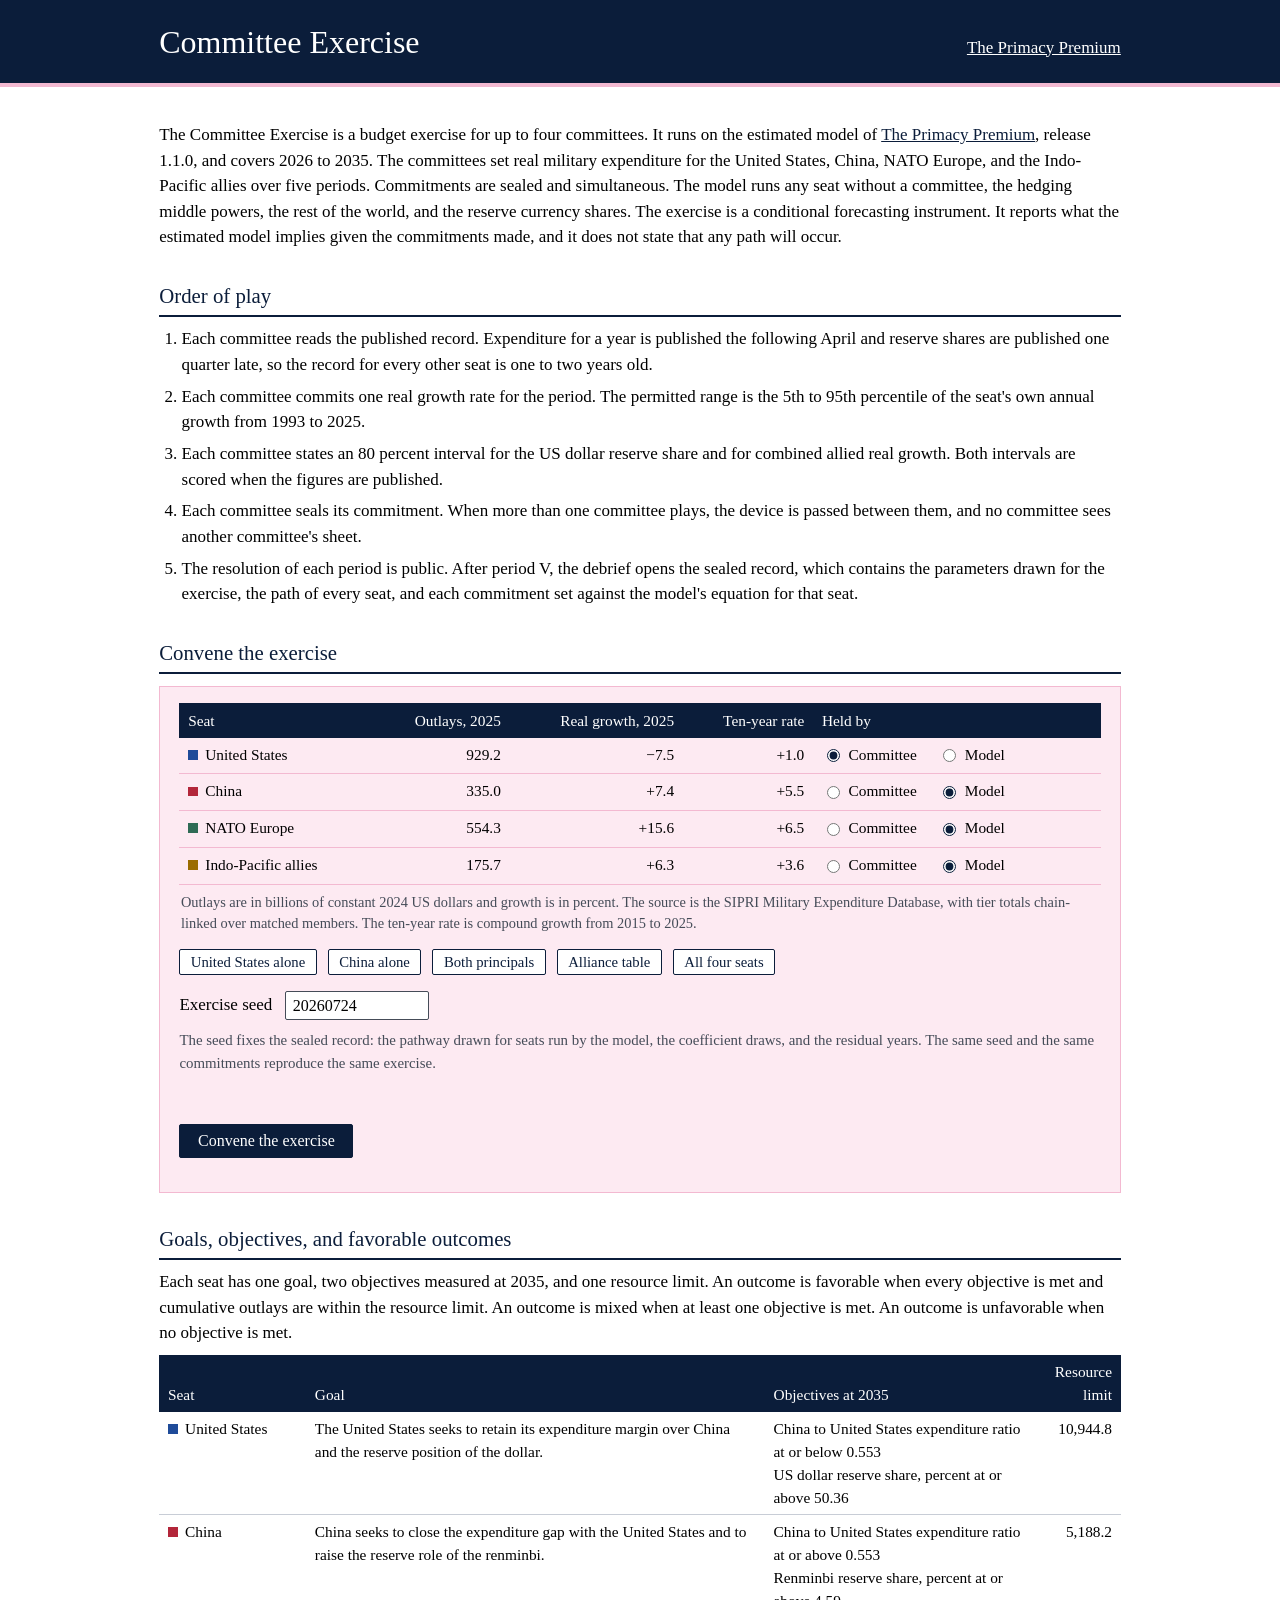
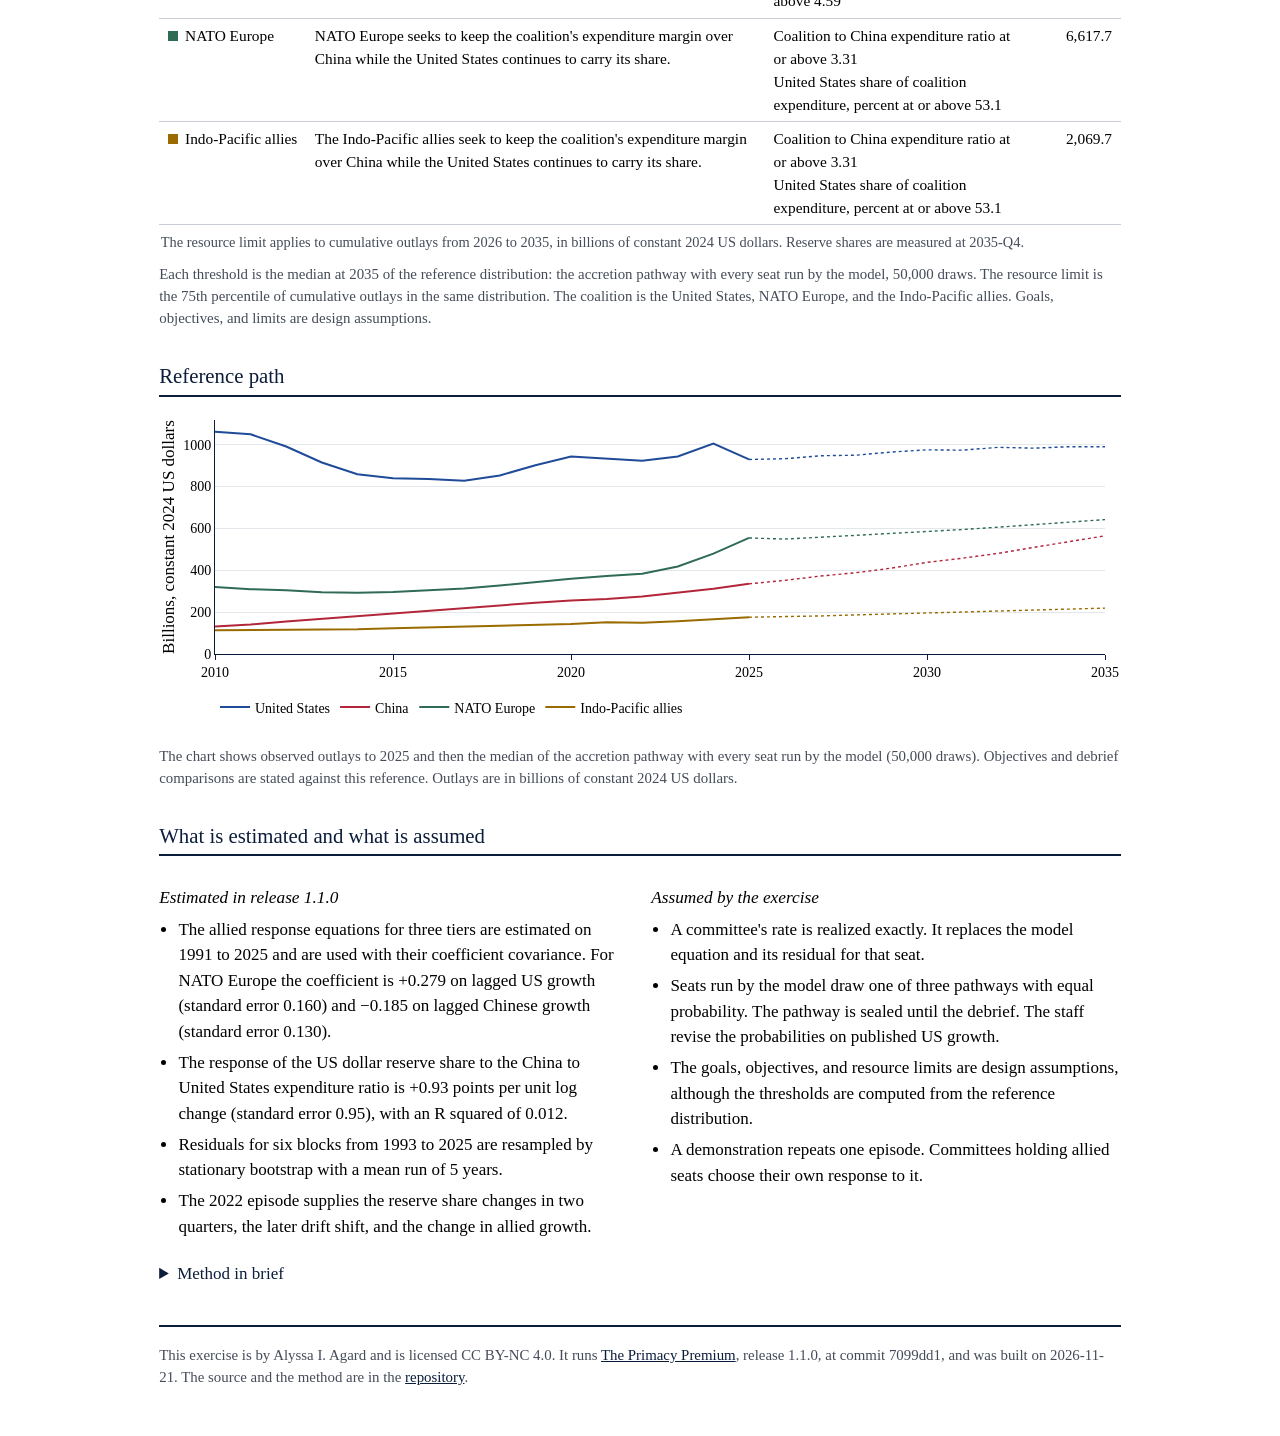
==== committee-exercise/index.html @ 08a8e8dd "" ====
<!DOCTYPE html>
<html lang="en">
<head>
<meta charset="utf-8">
<meta name="viewport" content="width=device-width, initial-scale=1">
<title>Committee Exercise | The Primacy Premium</title>
<meta name="description" content="A four-seat budget exercise on the estimated model of The Primacy Premium, 2026 to 2035. Sealed simultaneous commitments, publication lags, scored interval statements.">
<meta property="og:title" content="Committee Exercise | The Primacy Premium">
<meta property="og:description" content="Four seats, five periods, sealed commitments on real military expenditure. The estimated model resolves every seat a committee does not hold.">
<meta property="og:type" content="website">
<meta property="og:site_name" content="The Primacy Premium">
<meta property="og:url" content="https://primacy.alyssaagard.dev/committee-exercise/">
<meta property="og:image" content="https://primacy.alyssaagard.dev/committee-exercise/social-card-photo.jpg">
<meta property="og:image:secure_url" content="https://primacy.alyssaagard.dev/committee-exercise/social-card-photo.jpg">
<meta property="og:image:type" content="image/jpeg">
<meta property="og:image:width" content="1200">
<meta property="og:image:height" content="630">
<meta property="og:image:alt" content="Committee Exercise, The Primacy Premium.">
<meta name="twitter:card" content="summary_large_image">
<meta name="twitter:title" content="Committee Exercise | The Primacy Premium">
<meta name="twitter:description" content="Four seats, five periods, sealed commitments on real military expenditure. The estimated model resolves every seat a committee does not hold.">
<meta name="twitter:image" content="https://primacy.alyssaagard.dev/committee-exercise/social-card-photo.jpg">
<meta name="twitter:image:alt" content="Committee Exercise, The Primacy Premium.">
<link rel="canonical" href="https://primacy.alyssaagard.dev/committee-exercise/">
<link rel="icon" href="favicon.ico" sizes="any">
<link rel="icon" type="image/png" sizes="32x32" href="favicon-32x32.png">
<link rel="icon" type="image/png" sizes="16x16" href="favicon-16x16.png">
<link rel="apple-touch-icon" sizes="180x180" href="apple-touch-icon.png">
<link rel="manifest" href="site.webmanifest">
<meta name="theme-color" content="#0b1d3a">
<script src="https://cdn.plot.ly/plotly-2.35.2.min.js" charset="utf-8"></script>
<style>
  :root{
    --navy:#0b1d3a; --black:#000; --ink:#000; --muted:#454c58; --line:#c8cdd6;
    --pink:#fdeaf2; --pink2:#f3b9d1; --page:#fff;
  }
  *{box-sizing:border-box}
  html,body{margin:0;padding:0}
  body{background:var(--page);color:var(--ink);
       font-family:"Times New Roman",Times,serif;font-size:17px;line-height:1.5}
  #mast{background:var(--navy);color:#fff;border-bottom:4px solid var(--pink2)}
  .mast-in{max-width:1000px;margin:0 auto;padding:1.1rem 1.2rem;display:flex;
           justify-content:space-between;align-items:baseline;gap:1rem;flex-wrap:wrap}
  #mast h1{font-size:2rem;font-weight:400;margin:0}
  #mast.small h1{font-size:1.3rem}
  #mast a{color:#fff}
  .wrap{max-width:1000px;margin:0 auto;padding:1.2rem 1.2rem 2.4rem}
  h2{font-size:1.3rem;font-weight:400;color:var(--navy);margin:1.9rem 0 .6rem;
     padding-bottom:.2rem;border-bottom:2px solid var(--navy)}
  h3{font-size:1.08rem;font-weight:400;font-style:italic;margin:1.2rem 0 .3rem}
  p{margin:.55rem 0}
  a{color:var(--navy)}
  .quiet{color:var(--muted);font-size:.93rem}
  .num{font-variant-numeric:tabular-nums}

  .panel{background:var(--pink);border:1px solid var(--pink2);padding:1rem 1.2rem;margin:.8rem 0}
  .panel.sheet{background:var(--pink);border:1px solid var(--navy)}
  .grid2{display:grid;grid-template-columns:1fr 1fr;gap:1.4rem}
  .grid2.seatgrid{grid-template-columns:minmax(0,5fr) minmax(0,7fr)}
  @media(max-width:820px){.grid2,.grid2.seatgrid{grid-template-columns:1fr}}
  td.nw,th.nw{white-space:nowrap}

  .para{display:grid;grid-template-columns:2rem minmax(0,1fr);gap:0 .3rem;margin:1.6rem 0 0}
  .para > div{min-width:0}
  .para > .n{font-size:1.3rem;color:var(--navy);padding-top:.02rem}
  .para > div > h2{margin-top:0}
  @media(max-width:560px){.para{grid-template-columns:1.4rem minmax(0,1fr)}
    .rate .v{font-size:2.4rem} .panel{padding:.9rem .8rem}}

  table{border-collapse:collapse;width:100%;font-size:.96rem}
  th{font-weight:400;text-align:left;background:var(--navy);color:#fff;
     padding:.35rem .55rem;vertical-align:bottom}
  td{padding:.32rem .55rem;border-bottom:1px solid var(--line);vertical-align:top}
  th.r,td.r{text-align:right;font-variant-numeric:tabular-nums}
  tr.total td{border-top:2px solid var(--navy);border-bottom:0}
  tr.own td{background:var(--pink)}
  .panel table td{border-bottom-color:var(--pink2)}
  caption{caption-side:bottom;text-align:left;color:var(--muted);font-size:.9rem;
          padding:.45rem .1rem 0}
  .scroll{overflow-x:auto}
  .scroll > table{min-width:30rem}
  .tag{font-size:.84rem;color:var(--muted);margin-left:.5rem;white-space:nowrap}
  .swatch{display:inline-block;width:.62rem;height:.62rem;margin-right:.45rem;
          vertical-align:baseline;background:var(--muted)}
  .ok{color:#17603a}.miss{color:#a01c2e}

  .banner{display:flex;justify-content:space-between;align-items:baseline;gap:1rem;
          flex-wrap:wrap;background:var(--black);color:#fff;padding:.5rem .8rem;margin:.9rem 0 1rem}
  .banner .who{font-size:1.2rem}

  .btn{font-family:inherit;font-size:1rem;background:#fff;color:var(--navy);
       border:1px solid var(--navy);padding:.45rem 1.1rem;cursor:pointer;border-radius:2px}
  .btn:hover{background:var(--pink)}
  .btn.primary{background:var(--navy);color:#fff}
  .btn.primary:hover{background:var(--black)}
  .btn.small{font-size:.92rem;padding:.22rem .65rem}
  .btnrow{margin:1.1rem 0;display:flex;gap:.7rem;flex-wrap:wrap;align-items:center}
  input[type=number],select{font-family:inherit;font-size:1rem;background:#fff;
       color:var(--ink);border:1px solid var(--muted);padding:.28rem .45rem;border-radius:2px}
  input.iv{width:5.4rem;text-align:right;font-variant-numeric:tabular-nums}
  .btn:focus-visible,input:focus-visible,select:focus-visible,summary:focus-visible,
  .seatopt:focus-within{outline:3px solid var(--pink2);outline-offset:2px}
  .err{color:#a01c2e;margin:.4rem 0;min-height:1.4em}

  .seatopt{display:inline-flex;align-items:center;gap:.35rem;margin-right:1.1rem;cursor:pointer}
  .seatopt input{accent-color:var(--navy)}

  .rate{display:flex;align-items:baseline;gap:.6rem;margin:.2rem 0 .1rem}
  .rate .v{font-size:3rem;line-height:1.05;font-variant-numeric:tabular-nums}
  .rate .u{color:var(--muted)}
  input[type=range]{width:100%;accent-color:var(--navy);margin:.5rem 0 0}
  .scale{display:flex;justify-content:space-between;color:var(--muted);font-size:.88rem;
         font-variant-numeric:tabular-nums}

  .circular{border:2px solid var(--black);margin:.9rem 0}
  .circular .chead{display:flex;justify-content:space-between;gap:1rem;flex-wrap:wrap;
       background:var(--black);color:#fff;padding:.3rem .8rem}
  .circular p{margin:.6rem .8rem}

  .interstitial{position:fixed;inset:0;background:var(--navy);color:#fff;display:none;z-index:50;
       align-items:center;justify-content:center;text-align:center;padding:2rem}
  .interstitial.active{display:flex}
  .interstitial .inner{max-width:34rem}
  .seal{font-size:1.6rem;border-bottom:4px solid var(--pink2);padding-bottom:.5rem;margin-bottom:1rem}

  .chart{width:100%;min-height:330px}
  .chart.tall{min-height:400px}
  details{margin:1rem 0}
  summary{cursor:pointer;color:var(--navy)}
  footer{margin-top:2.4rem;border-top:2px solid var(--navy);padding-top:.5rem;
         color:var(--muted);font-size:.93rem}
  ol.steps{padding-left:1.4rem;margin:.4rem 0}
  ol.steps li{margin:.4rem 0}
  ul.plain{padding-left:1.2rem;margin:.3rem 0}
  ul.plain li{margin:.35rem 0}

  #rail{margin:0 0 1rem}
  .rail-track{display:flex;border:1px solid var(--line)}
  .rail-seg{flex:1;text-align:center;padding:.3rem .2rem;color:var(--muted)}
  .rail-seg+.rail-seg{border-left:1px solid var(--line)}
  .rail-roman{display:block;font-size:1.02rem}
  .rail-years{font-size:.8rem;display:block}
  .rail-seg.done{background:var(--pink);color:var(--ink)}
  .rail-seg.now{background:var(--navy);color:#fff}
  @media print{.btnrow,#rail{display:none}}
</style>
</head>
<body>
<header id="mast"></header>
<div class="wrap">
  <div id="rail"></div>
  <main id="app"></main>
  <footer>
    <p id="foot"></p>
  </footer>
</div>

<div class="interstitial" id="handoff" role="dialog" aria-modal="true" aria-labelledby="handoff-title">
  <div class="inner">
    <div class="seal" id="handoff-title"></div>
    <p id="handoff-text"></p>
    <div class="btnrow" style="justify-content:center"><button class="btn" id="handoff-btn"></button></div>
  </div>
</div>

<script>/*
 * engine.js
 * The Primacy Premium, Committee Exercise. Simulation engine.
 *
 * This file is the single implementation of the exercise recursion. The page
 * runs it in the browser and reference.js runs it under Node to check it
 * against the published medians of the model.
 *
 * Expenditure (annual, six blocks). A block run by the model follows the
 * model equation for that block. A block held by a committee grows at the
 * committed rate.
 *   United States   pathway rate + residual
 *   China           ten-year rate + residual
 *   allied tiers    b0 + b_us * US growth(t-1) + b_cn * China growth(t-1)
 *                   + residual + post-event term
 *   rest of world   ten-year mean + residual
 * Residuals for all blocks come from one sample year per simulated year,
 * chosen by stationary bootstrap, so cross-block correlation is kept.
 *
 * Reserves (quarterly). The dollar share moves in percentage points and the
 * renminbi share in log-odds:
 *   change = c0 + c1 * dlog(China / United States expenditure) + residual
 * The regressor is defined as it was estimated: the year-on-year change of
 * the log ratio, with the annual ratio interpolated linearly in logs between
 * year ends. For quarter k of year t this is
 *   (1 - k/4) * d(t-1) + (k/4) * d(t),
 * where d(t) is the annual log change of the simulated ratio. In
 * the two quarters of a demonstration the change equals the 2022-Q1 and
 * 2022-Q2 observations, and drift shifts afterwards by the post-2022 change
 * in mean drift.
 */
(function (root) {
  "use strict";

  var Y0 = 2026;                     // first simulated year
  var US = "United States", CN = "China", ROW = "Rest of world";

  /* ------------------------------------------------------------ random */
  function mulberry32(a) {
    a = a >>> 0;
    return function () {
      a = (a + 0x6D2B79F5) >>> 0;
      var t = a;
      t = Math.imul(t ^ (t >>> 15), t | 1);
      t ^= t + Math.imul(t ^ (t >>> 7), t | 61);
      return ((t ^ (t >>> 14)) >>> 0) / 4294967296;
    };
  }

  function Rng(seed) {
    var u = mulberry32(seed), spare = null;
    return {
      u: u,
      int: function (n) { return Math.floor(u() * n); },
      n: function () {               // standard normal, Box-Muller
        if (spare !== null) { var s = spare; spare = null; return s; }
        var a = 0, b = u();
        while (a < 1e-12) a = u();
        var m = Math.sqrt(-2 * Math.log(a));
        spare = m * Math.sin(2 * Math.PI * b);
        return m * Math.cos(2 * Math.PI * b);
      }
    };
  }

  function chol(A) {
    var n = A.length, L = [], i, j, k, s;
    for (i = 0; i < n; i++) {
      L.push(new Array(n).fill(0));
      for (j = 0; j <= i; j++) {
        s = A[i][j];
        for (k = 0; k < j; k++) s -= L[i][k] * L[j][k];
        L[i][j] = i === j ? Math.sqrt(Math.max(s, 0)) : s / L[j][j];
      }
    }
    return L;
  }

  function mvn(rng, mean, L) {
    var n = mean.length, z = [], out = [], i, j, s;
    for (i = 0; i < n; i++) z.push(rng.n());
    for (i = 0; i < n; i++) {
      s = mean[i];
      for (j = 0; j <= i; j++) s += L[i][j] * z[j];
      out.push(s);
    }
    return out;
  }

  /* ------------------------------------------------------------- dates */
  function qIndex(year, q) { return (year - Y0) * 4 + (q - 3); }   // 2026-Q3 = 0
  function qLabel(i) {
    var k = i + 2;
    return (Y0 + Math.floor(k / 4)) + "-Q" + (k % 4 + 1);
  }
  var logit = function (p) { return Math.log(p / (100 - p)); };
  var expit = function (z) { return 100 / (1 + Math.exp(-z)); };

  /* ------------------------------------------------------- preparation */
  function prepare(payload) {
    var m = payload.model, P = {
      m: m, d: payload.design, blocks: m.blocks, allied: m.allied,
      col: {}, L: {}, nq: qIndex(payload.design.horizon, 4) + 1,
      ny: payload.design.horizon - Y0 + 1
    };
    m.blocks.forEach(function (b, i) { P.col[b] = i; });
    m.allied.forEach(function (t) { P.L[t] = chol(m.feedback[t].cov); });
    P.Lusd = chol(m.reserve.usd.cov);
    P.Lcny = chol(m.reserve.cny.cov);
    return P;
  }

  function initialState(P) {
    var m = P.m, lvl = {};
    m.blocks.forEach(function (b) { lvl[b] = m.base[b]; });
    return { year: m.base_year, lvl: lvl, usPrev: m.rates.us_last,
             cnPrev: m.rates.cn_last, zU: m.reserve.usd0,
             zC: logit(m.reserve.cny0), q: -1, eventYear: 0, eventQ: 0,
             xPrev: Math.log((1 + m.rates.cn_last / 100)
                             / (1 + m.rates.us_last / 100)) };
  }

  function copyState(s) {
    var c = {}, k;
    for (k in s) c[k] = s[k];
    c.lvl = {};
    for (k in s.lvl) c.lvl[k] = s.lvl[k];
    return c;
  }

  /* ------------------------------------------------------- sealed draw */
  /*
   * opt.usModel, opt.cnModel   the seat is run by the model
   * opt.force                  impose a pathway (reference runs)
   * opt.noEventThrough         condition on no demonstration through a year
   * opt.eventKnown             a demonstration has already occurred
   * opt.prior                  probabilities of accretion and retrenchment
   *                            (the remainder is demonstration); default
   *                            one third each
   */
  function drawWorld(P, rng, opt) {
    opt = opt || {};
    var m = P.m, W = { coef: {}, idx: [], usdEps: [], cnyEps: [] }, i, t;
    var e0 = m.event_years[0], e1 = m.event_years[1];
    for (;;) {
      var u = rng.u();
      var pa = opt.prior ? opt.prior[0] : 1 / 3;
      var pr = opt.prior ? opt.prior[1] : 1 / 3;
      W.path = opt.force || (u < pa ? "accretion"
                             : u < pa + pr ? "retrenchment" : "demonstration");
      W.eventYear = e0 + rng.int(e1 - e0 + 1);
      W.eventQuarter = 1 + rng.int(4);
      if (W.path !== "demonstration" || opt.cnModel === false || opt.eventKnown) {
        W.eventYear = 0;
      }
      if (!W.eventYear || !opt.noEventThrough ||
          W.eventYear > opt.noEventThrough) break;
    }
    W.usPath = (W.path === "retrenchment" && opt.usModel !== false)
      ? "retrenchment" : "accretion";
    for (i = 0; i < m.allied.length; i++) {
      t = m.allied[i];
      W.coef[t] = mvn(rng, m.feedback[t].mean, P.L[t]);
    }
    W.usd = mvn(rng, m.reserve.usd.mean, P.Lusd);
    W.cny = mvn(rng, m.reserve.cny.mean, P.Lcny);
    var n = m.resid.rows.length, p = 1 / m.mean_run_years;
    for (i = 0; i < P.ny; i++) {      // stationary bootstrap of sample years
      var restart = rng.u() < p, start = rng.int(n);
      W.idx.push(i === 0 || restart ? start : (W.idx[i - 1] + 1) % n);
    }
    var ru = m.reserve.usd_resid, rc = m.reserve.cny_resid;
    for (i = 0; i < P.nq; i++) {
      W.usdEps.push(ru[rng.int(ru.length)]);
      W.cnyEps.push(rc[rng.int(rc.length)]);
    }
    return W;
  }

  /* --------------------------------------------------------- one year */
  /*
   * Advances the state by one year. commit maps a block to a committed real
   * growth rate in percent; blocks absent from commit follow the model.
   * commit.event true declares a demonstration in this year.
   */
  function step(P, W, s0, commit) {
    commit = commit || {};
    var m = P.m, s = copyState(s0), y = s.year + 1, j = y - Y0;
    var eps = m.resid.rows[W.idx[j]], g = {}, model = {}, i, t;
    if (!s.eventYear && (commit.event || W.eventYear === y)) {
      s.eventYear = y;
      s.eventQ = qIndex(y, W.eventQuarter);
    }
    var usRate = W.usPath === "retrenchment" ? m.rates.us_contraction
                                             : m.rates.us_trend;
    model[US] = { fitted: m.rates.us_trend, sealed: usRate + eps[P.col[US]] };
    model[CN] = { fitted: m.rates.cn_trend,
                  sealed: m.rates.cn_trend + eps[P.col[CN]] };
    for (i = 0; i < m.allied.length; i++) {
      t = m.allied[i];
      var c = W.coef[t], f = m.feedback[t].mean, since = y - s.eventYear;
      var bump = (s.eventYear && since >= 0 && since < m.decay_years)
        ? m.mobilization[t] * (1 - since / m.decay_years) : 0;
      model[t] = {
        fitted: f[0] + f[1] * s.usPrev + f[2] * s.cnPrev + bump,
        sealed: c[0] + c[1] * s.usPrev + c[2] * s.cnPrev + eps[P.col[t]] + bump
      };
    }
    model[ROW] = { fitted: m.rates.row_mean,
                   sealed: m.rates.row_mean + eps[P.col[ROW]] };
    m.blocks.forEach(function (b) {
      g[b] = commit[b] != null ? commit[b] : model[b].sealed;
      s.lvl[b] = s.lvl[b] * (1 + g[b] / 100);
    });

    var x = Math.log((1 + g[CN] / 100) / (1 + g[US] / 100));
    var r = m.reserve, quarters = [];
    for (var q = 1; q <= 4; q++) {
      var qi = qIndex(y, q);
      if (qi < 0 || qi <= s.q) continue;
      var xq = (1 - q / 4) * s.xPrev + (q / 4) * x;
      var dU = W.usd[0] + W.usd[1] * xq, dC = W.cny[0] + W.cny[1] * xq;
      if (s.eventYear) {
        var k = qi - s.eventQ;
        if (k >= 0 && k < r.usd_jumps.length) {
          dU = r.usd_jumps[k]; dC = r.cny_jumps[k];
        } else if (k >= r.usd_jumps.length) {
          dU += r.usd_shift; dC += r.cny_shift;
        }
      }
      s.zU = Math.min(100, Math.max(0, s.zU + dU + W.usdEps[qi]));
      s.zC = s.zC + dC + W.cnyEps[qi];
      s.q = qi;
      quarters.push({ qi: qi, usd: s.zU, cny: expit(s.zC) });
    }
    s.year = y; s.usPrev = g[US]; s.cnPrev = g[CN]; s.xPrev = x;
    return { state: s, rec: { year: y, g: g, model: model, lagUS: s0.usPrev,
                              lagCN: s0.cnPrev, quarters: quarters, x: x } };
  }

  /* ----------------------------------------------------------- measures */
  function measures(P, s, cum) {
    var l = s.lvl, co = P.d.coalition, c = 0, w = 0, out;
    co.forEach(function (b) { c += l[b]; });
    P.blocks.forEach(function (b) { w += l[b]; });
    out = {
      cn_us: l[CN] / l[US],
      coalition_cn: c / l[CN],
      us_share_coalition: 100 * l[US] / c,
      allied_share: 100 * (l["Indo-Pacific allies"] + l["NATO Europe"]) / w,
      usd: s.zU, cny: expit(s.zC)
    };
    if (cum) P.d.seat_order.forEach(function (b) { out["cum:" + b] = cum[b]; });
    return out;
  }

  function quantile(sorted, p) {
    var h = (sorted.length - 1) * p, lo = Math.floor(h), hi = Math.ceil(h);
    return sorted[lo] + (sorted[hi] - sorted[lo]) * (h - lo);
  }
  function sortNum(a) { return a.slice().sort(function (x, y) { return x - y; }); }

  /* Percentile of a value within a distribution given on a quantile grid. */
  function percentileOf(grid, probs, v) {
    if (v <= grid[0]) return probs[0] * 100;
    for (var i = 1; i < grid.length; i++) {
      if (v <= grid[i]) {
        var f = grid[i] === grid[i - 1] ? 0
          : (v - grid[i - 1]) / (grid[i] - grid[i - 1]);
        return 100 * (probs[i - 1] + f * (probs[i] - probs[i - 1]));
      }
    }
    return probs[probs.length - 1] * 100;
  }

  /* Share of a block's historical residuals below a deviation. */
  function residualPercentile(P, block, dev) {
    var c = P.col[block], rows = P.m.resid.rows, n = 0;
    for (var i = 0; i < rows.length; i++) if (rows[i][c] < dev) n++;
    return 100 * n / rows.length;
  }

  /* ------------------------------------------------------ staff estimate */
  /*
   * Distribution of the stated quantities given what a committee can know.
   * o.start     state at the last published expenditure year, with reserves
   *             at the last published quarter
   * o.fixed     { year: { block: growth, event: bool } } known to the seat
   * o.endYear   last year to simulate
   * o.usdQ      target quarter index for the dollar share
   * o.growthYear target year for combined allied real growth
   */
  function estimate(P, o) {
    var rng = Rng(o.seed), usd = [], grow = [], ratio = [], path = {};
    var qi, n = o.n, i;
    for (qi = o.start.q + 1; qi <= o.usdQ; qi++) path[qi] = [];
    for (i = 0; i < n; i++) {
      var W = drawWorld(P, rng, { usModel: o.usModel, cnModel: o.cnModel,
                                  prior: o.prior,
                                  noEventThrough: o.noEventThrough,
                                  eventKnown: !!o.start.eventYear });
      var s = copyState(o.start);
      while (s.year < o.endYear) {
        var a = s.lvl["NATO Europe"] + s.lvl["Indo-Pacific allies"];
        var res = step(P, W, s, o.fixed[s.year + 1] || {});
        s = res.state;
        res.rec.quarters.forEach(function (k) {
          if (path[k.qi]) path[k.qi].push(k.usd);
          if (k.qi === o.usdQ) usd.push(k.usd);
        });
        if (s.year === o.growthYear) {
          grow.push(100 * ((s.lvl["NATO Europe"]
                            + s.lvl["Indo-Pacific allies"]) / a - 1));
        }
      }
      ratio.push(s.lvl[CN] / s.lvl[US]);
    }
    var fan = [];
    for (qi = o.start.q + 1; qi <= o.usdQ; qi++) {
      var v = sortNum(path[qi]);
      fan.push({ qi: qi, p10: quantile(v, 0.1), p50: quantile(v, 0.5),
                 p90: quantile(v, 0.9) });
    }
    var su = sortNum(usd), sg = sortNum(grow), sr = sortNum(ratio);
    var q3 = function (v) {
      return v.length ? [quantile(v, 0.1), quantile(v, 0.5), quantile(v, 0.9)]
                      : null;
    };
    return { fan: fan, usd: q3(su), growth: q3(sg), ratio: q3(sr), n: n };
  }

  /*
   * Staff probabilities of the US pathway rate given published US growth.
   * Each published year is treated as an independent normal draw around the
   * pathway rate with the standard deviation of the US residual sample.
   * Returns [P(accretion), P(retrenchment)]; the remainder is demonstration,
   * which shares the accretion rate.
   */
  function pathwayPosterior(P, growth) {
    var m = P.m, c = P.col[US], rows = m.resid.rows, ss = 0, i;
    for (i = 0; i < rows.length; i++) ss += rows[i][c] * rows[i][c];
    var sd = Math.sqrt(ss / (rows.length - 1)), la = 0, lr = 0;
    for (i = 0; i < growth.length; i++) {
      la -= Math.pow((growth[i] - m.rates.us_trend) / sd, 2) / 2;
      lr -= Math.pow((growth[i] - m.rates.us_contraction) / sd, 2) / 2;
    }
    var mx = Math.max(la, lr), wa = 2 * Math.exp(la - mx), wr = Math.exp(lr - mx);
    return [wa / (wa + wr) / 2, wr / (wa + wr)];
  }

  /* ------------------------------------------------------------ scoring */
  /* Winkler interval score: width plus (2 / alpha) times any exceedance. */
  function winkler(lo, hi, x, coverage) {
    var a = 1 - coverage, miss = x < lo ? lo - x : x > hi ? x - hi : 0;
    return { width: hi - lo, miss: miss, score: (hi - lo) + (2 / a) * miss,
             hit: miss === 0 };
  }

  function classify(P, records, eventYear) {
    if (eventYear) return "demonstration";
    var s = 0;
    records.forEach(function (r) { s += r.g[US]; });
    return s / records.length < P.d.us_midpoint ? "retrenchment" : "accretion";
  }

  root.Engine = {
    Y0: Y0, Rng: Rng, prepare: prepare, initialState: initialState,
    copyState: copyState, drawWorld: drawWorld, step: step,
    measures: measures, estimate: estimate, winkler: winkler,
    classify: classify, pathwayPosterior: pathwayPosterior, quantile: quantile, sortNum: sortNum,
    percentileOf: percentileOf, residualPercentile: residualPercentile,
    qIndex: qIndex, qLabel: qLabel, expit: expit, logit: logit
  };
})(typeof module !== "undefined" && module.exports ? module.exports : this);</script>
<script>
"use strict";
const PAYLOAD = {"meta":{"title":"Committee Exercise","series":"The Primacy Premium","author":"Alyssa I. Agard","license":"CC BY-NC 4.0","seed":20260724,"built":"2026-11-21"},"model":{"source":{"repository":"https://github.com/alyssaagard/primacy-premium","version":"1.1.0","commit":"7099dd148424c25f56c5d5fcfee2764c28b28d15","built":"2026-11-21"},"seed":20260724,"blocks":["United States","China","Indo-Pacific allies","NATO Europe","Hedging middle powers","Rest of world"],"allied":["Indo-Pacific allies","NATO Europe","Hedging middle powers"],"base_year":2025,"base":{"United States":929162.9,"China":335017.6,"Indo-Pacific allies":175704.1,"NATO Europe":554250.5,"Hedging middle powers":249051.9,"Rest of world":528107.2},"history":{"years":[2010,2011,2012,2013,2014,2015,2016,2017,2018,2019,2020,2021,2022,2023,2024,2025],"levels":{"United States":[1061674.3,1049103.0,990830.7,914617.2,858357.1,838865.1,836290.9,827674.3,852585.0,901032.1,943446.6,933334.5,922552.5,943032.8,1004901.0,929162.9],"China":[131535.8,141205.8,155714.1,168374.6,181814.4,196087.6,207375.4,220129.3,233023.7,244376.0,255894.6,262558.7,274158.2,292220.8,311900.4,335017.6],"Indo-Pacific allies":[113605.1,113818.3,113929.9,114318.4,117882.0,123562.7,127275.6,129051.8,132542.5,139078.4,143483.8,151712.8,149386.2,156118.0,165328.0,175704.1],"NATO Europe":[320414.8,309426.4,304635.0,294426.6,292687.3,296530.0,304291.1,312880.7,327469.0,344013.2,359718.3,371934.3,383696.7,417732.8,479505.5,554250.5],"Hedging middle powers":[170355.0,173467.9,182658.0,199408.6,212991.1,222243.3,198363.7,213708.6,219582.2,214655.1,211581.8,206326.8,216250.5,226125.1,230230.9,249051.9],"Rest of world":[218636.3,228932.6,248271.4,256918.7,272470.3,283621.3,288155.2,279479.4,279418.9,288415.2,295619.0,301914.9,353294.5,418175.1,500441.8,528107.2]},"growth":{"United States":[2.859,-1.184,-5.554,-7.692,-6.151,-2.271,-0.307,-1.03,3.01,5.682,4.707,-1.072,-1.155,2.22,6.561,-7.537],"China":[4.925,7.352,10.275,8.131,7.982,7.85,5.757,6.15,5.858,4.872,4.714,2.604,4.418,6.588,6.734,7.412],"Indo-Pacific allies":[0.541,0.188,0.098,0.341,3.117,4.819,3.005,1.396,2.705,4.931,3.168,5.735,-1.534,4.506,5.899,6.276],"NATO Europe":[-2.523,-3.429,-1.548,-3.351,-0.591,1.313,2.617,2.823,4.663,5.052,4.565,3.396,3.162,8.871,14.788,15.588],"Hedging middle powers":[5.028,1.827,5.298,9.17,6.811,4.344,-10.745,7.736,2.748,-2.244,-1.432,-2.484,4.81,4.566,1.816,8.175],"Rest of world":[-0.056,4.709,8.447,3.483,6.053,4.093,1.599,-3.011,-0.022,3.22,2.498,2.13,17.018,18.364,19.673,5.528]}},"bounds_observed":{"United States":[-6.969,10.308],"China":[0.05,19.681],"NATO Europe":[-3.419,11.237],"Indo-Pacific allies":[-0.903,5.801]},"rates":{"us_trend":1.0276,"cn_trend":5.5023,"trend_window":[2015,2025],"us_contraction":-3.7585,"row_mean":6.7,"us_last":-7.537,"cn_last":7.412},"feedback":{"Indo-Pacific allies":{"mean":[2.45,0.076,-0.041],"cov":[[0.3938340951,0.0188847343,-0.0263760079],[0.0188847343,0.0052214783,-0.0022663215],[-0.0263760079,-0.0022663215,0.0033166934]],"se":[0.628,0.072,0.058],"r2":0.039,"nobs":35,"sample":[1991,2025],"breusch_godfrey_p":0.0969},"NATO Europe":{"mean":[2.788,0.279,-0.185],"cov":[[3.6895951377,0.1781186926,-0.2278662328],[0.1781186926,0.0256845,-0.0127050244],[-0.2278662328,-0.0127050244,0.0169553329]],"se":[1.921,0.16,0.13],"r2":0.124,"nobs":35,"sample":[1991,2025],"breusch_godfrey_p":0.0},"Hedging middle powers":{"mean":[2.051,0.194,0.154],"cov":[[1.4777549996,-0.0126349624,-0.0924334101],[-0.0126349624,0.0433020138,-0.0120712157],[-0.0924334101,-0.0120712157,0.0152601279]],"se":[1.216,0.208,0.124],"r2":0.089,"nobs":35,"sample":[1991,2025],"breusch_godfrey_p":0.3791}},"mobilization":{"Indo-Pacific allies":0.11,"NATO Europe":7.11,"Hedging middle powers":5.14},"decay_years":4,"event_years":[2028,2031],"mean_run_years":5,"resid":{"years":[1993,1994,1995,1996,1997,1998,1999,2000,2001,2002,2003,2004,2005,2006,2007,2008,2009,2010,2011,2012,2013,2014,2015,2016,2017,2018,2019,2020,2021,2022,2023,2024,2025],"rows":[[-6.2488,-16.0116,1.6887,-4.5977,2.8873,-11.7424],[-6.0955,-11.7506,-1.1825,-4.871,-1.3308,2.9295],[-7.4877,-4.1048,-1.0214,-5.6256,-0.7491,-14.9538],[-6.3366,-2.029,-0.4238,-0.0905,-2.1562,-6.4652],[-1.4144,-1.2887,-1.1899,-0.7779,13.6816,-6.3062],[-3.1552,1.2173,-4.1443,-0.9516,3.704,-11.2296],[-0.6511,13.9379,-2.3285,1.3828,-2.5911,0.8293],[2.9727,0.2685,-1.7577,1.723,2.592,1.9846],[-0.085,10.6027,-0.7705,-2.3255,0.9429,0.6287],[11.3838,6.8841,-0.4589,2.2881,-9.1397,-1.4676],[12.9194,0.2538,-1.3779,-1.8319,-7.7354,-0.5063],[8.0949,2.1769,-1.8037,-4.6197,3.5048,-7.1091],[3.7088,1.8426,-0.7574,-3.8853,2.837,5.1088],[0.5438,7.1361,-0.9387,-2.0191,0.4463,2.9988],[1.7712,1.9557,1.328,0.5408,3.3889,5.9287],[6.3772,1.4406,0.9301,-0.2011,0.5839,1.6984],[6.9718,13.3736,3.0507,-1.6385,4.3411,-1.0256],[1.9615,-3.0451,-1.575,-3.7395,-2.3835,-3.4949],[-2.0812,-0.6188,-2.2188,-6.2819,-2.0846,1.2702],[-6.4516,2.3042,-1.9034,-2.8242,1.7968,5.0082],[-8.589,0.1603,-1.2104,-2.8668,6.0674,0.0438],[-7.0484,0.0117,1.6402,0.0937,4.4529,2.6139],[-3.168,-0.12,3.2192,1.5399,1.7094,0.6534],[-1.204,-2.2138,1.1059,1.7371,-14.1118,-1.8406],[-1.9275,-1.8202,-0.7374,1.0074,4.31,-6.45],[2.1126,-2.1127,0.6428,3.1219,-0.5976,-3.4609],[4.7852,-3.0986,2.5513,2.3298,-6.3286,-0.2195],[3.8102,-3.2569,0.5451,0.9149,-5.8832,-0.9415],[-1.969,-5.3662,3.1801,-0.0115,-6.7217,-1.3095],[-2.0523,-3.5525,-3.7372,0.978,2.0176,13.5787],[1.3228,-1.382,2.383,7.0445,1.5111,14.9252],[5.6634,-1.2359,3.6091,12.4208,-2.2283,16.2336],[-8.434,-0.5586,3.6631,12.0367,3.2663,2.089]]},"reserve":{"last_quarter":"2026-Q2","usd0":56.7048,"cny0":2.1138,"usd":{"mean":[-0.20824822,0.93236035],"cov":[[0.006609762889,-0.047908920378],[-0.047908920378,0.910149033545]],"se":[0.0813,0.954],"r2":0.0123,"nobs":104},"cny":{"mean":[0.01897317,0.05376151],"cov":[[0.000229244426,-0.000379682928],[-0.000379682928,0.087904574984]],"se":[0.0151,0.2965],"r2":0.0147,"nobs":36},"usd_resid":[-0.15611,-0.02369,0.10102,-0.73302,1.05183,0.86414,-0.55152,0.07726,-0.18082,-2.58668,-0.95766,-1.56735,-0.11912,0.25662,0.49436,-1.11805,1.37351,0.41476,-0.20187,-0.91901,1.07202,0.65848,0.50054,0.03946,0.14068,-0.64553,0.58776,-0.83251,0.09273,-0.14033,-0.55461,0.03309,0.61012,-0.19309,1.4174,-0.87696,1.10175,-1.30557,-0.91105,0.96656,-0.28022,0.92005,-0.57457,0.30397,0.05513,-0.10418,0.83985,0.40053,-0.52788,0.37511,-0.26468,0.10304,0.29848,0.02062,-0.2338,0.03499,-0.33439,0.09716,1.11371,0.3736,0.95459,0.01937,0.87161,0.03332,-0.0995,0.21066,-0.06854,1.04029,-0.30968,-0.55699,-0.05829,-0.46023,0.34309,-0.11968,-0.0934,-0.1012,0.33246,-0.27596,0.52561,-0.51439,1.21459,-0.23406,-0.65866,-1.27016,0.73441,-0.02549,0.20822,-0.29558,-0.27926,0.27926,0.59971,-1.32481,1.33254,-0.14191,0.03791,-0.54096,0.71023,-0.45959,-0.82257,0.77084,0.15221,-1.30425,-0.2352,-0.01669],"cny_resid":[0.011438,-0.013648,0.031701,0.092369,0.151904,0.252371,-0.042285,0.026109,-0.007906,-0.02175,-0.006351,-0.007133,-0.010987,0.009985,0.026472,0.039005,0.065812,0.029951,0.003948,0.030183,0.012292,-0.012292,-0.085399,-0.04692,0.000751,-0.075011,-0.037953,-0.062698,-0.112776,-0.049625,9.2e-05,-0.044287,-0.072081,-0.01621,-0.040927,-0.018143],"usd_jumps":[0.0149,0.5777],"cny_jumps":[-0.00082,-0.02516],"usd_shift":-0.020297,"cny_shift":-0.070534,"history":{"quarters":["2010-Q1","2010-Q2","2010-Q3","2010-Q4","2011-Q1","2011-Q2","2011-Q3","2011-Q4","2012-Q1","2012-Q2","2012-Q3","2012-Q4","2013-Q1","2013-Q2","2013-Q3","2013-Q4","2014-Q1","2014-Q2","2014-Q3","2014-Q4","2015-Q1","2015-Q2","2015-Q3","2015-Q4","2016-Q1","2016-Q2","2016-Q3","2016-Q4","2017-Q1","2017-Q2","2017-Q3","2017-Q4","2018-Q1","2018-Q2","2018-Q3","2018-Q4","2019-Q1","2019-Q2","2019-Q3","2019-Q4","2020-Q1","2020-Q2","2020-Q3","2020-Q4","2021-Q1","2021-Q2","2021-Q3","2021-Q4","2022-Q1","2022-Q2","2022-Q3","2022-Q4","2023-Q1","2023-Q2","2023-Q3","2023-Q4","2024-Q1","2024-Q2","2024-Q3","2024-Q4","2025-Q1","2025-Q2","2025-Q3","2025-Q4","2026-Q1","2026-Q2"],"usd":[61.787,62.563,61.822,61.936,61.816,61.551,62.245,62.515,61.873,62.15,61.805,61.844,62.079,62.038,61.742,61.716,61.317,61.345,62.386,62.682,63.549,63.472,64.237,64.154,63.929,64.005,63.793,64.68,64.22,63.514,63.31,62.707,62.898,62.615,62.349,62.065,62.207,61.732,62.05,61.32,62.321,61.875,61.007,59.528,60.063,59.846,59.871,59.402,59.417,59.994,60.433,58.951,60.123,59.818,59.69,58.98,59.511,58.864,57.844,58.408,58.388,56.945,56.607,56.522,57.179,56.705],"cny":[null,null,null,null,null,null,null,null,null,null,null,null,null,null,null,null,null,null,null,null,null,null,null,null,null,null,null,0.997,1.031,1.04,1.097,1.23,1.46,1.912,1.872,1.96,1.983,1.978,2.003,2.026,2.041,2.099,2.195,2.323,2.524,2.65,2.713,2.852,2.849,2.781,2.613,2.551,2.607,2.475,2.435,2.339,2.137,2.076,2.117,2.065,1.964,1.978,1.947,1.964,1.984,2.114]}},"war_risk_multiple":5.7,"h2":{"b_us":0.16,"b_cn":-0.056,"p_one_sided":0.1166,"verdict":"not supported at the 5 percent level"},"published":{"draws":10000,"endpoints_musd":{"accretion":{"United States":989392.0,"China":564319.0,"Indo-Pacific allies":218998.0,"NATO Europe":642906.0,"Hedging middle powers":331556.0,"Rest of world":995993.0},"retrenchment":{"United States":609635.0,"China":572125.0,"Indo-Pacific allies":212493.0,"NATO Europe":568676.0,"Hedging middle powers":305451.0,"Rest of world":996979.0},"demonstration":{"United States":989870.0,"China":570085.0,"Indo-Pacific allies":219344.0,"NATO Europe":761695.0,"Hedging middle powers":374256.0,"Rest of world":1001515.0}},"allied_share":{"accretion":22.93,"retrenchment":23.85,"demonstration":24.94},"usd":{"accretion":50.349,"retrenchment":52.031,"demonstration":50.869},"cny":{"accretion":4.626,"retrenchment":5.067,"demonstration":0.897}}},"design":{"seats":{"United States":{"code":"us","goal":"The United States seeks to retain its expenditure margin over China and the reserve position of the dollar.","refs":[["Ten-year rate",1.03],["1988 to 1998 rate",-3.76],["No real change",0.0]],"objectives":[{"measure":"cn_us","dp":3,"label":"China to United States expenditure ratio, 2035","op":"<="},{"measure":"usd","op":">=","dp":2,"label":"US dollar reserve share, 2035-Q4, percent"}],"bounds":[-7.0,10.5]},"China":{"code":"cn","goal":"China seeks to close the expenditure gap with the United States and to raise the reserve role of the renminbi.","refs":[["Ten-year rate",5.5],["2025 rate",7.41],["No real change",0.0]],"objectives":[{"measure":"cn_us","dp":3,"label":"China to United States expenditure ratio, 2035","op":">="},{"measure":"cny","op":">=","dp":2,"label":"Renminbi reserve share, 2035-Q4, percent"}],"bounds":[0.0,20.0]},"NATO Europe":{"code":"eu","refs":[["Ten-year rate",6.45],["No real change",0.0]],"goal":"NATO Europe seeks to keep the coalition's expenditure margin over China while the United States continues to carry its share.","objectives":[{"measure":"coalition_cn","op":">=","dp":2,"label":"Coalition to China expenditure ratio, 2035"},{"measure":"us_share_coalition","op":">=","dp":1,"label":"United States share of coalition expenditure, 2035, percent"}],"bounds":[-3.5,11.5]},"Indo-Pacific allies":{"code":"ip","refs":[["Ten-year rate",3.58],["No real change",0.0]],"goal":"The Indo-Pacific allies seek to keep the coalition's expenditure margin over China while the United States continues to carry its share.","objectives":[{"measure":"coalition_cn","op":">=","dp":2,"label":"Coalition to China expenditure ratio, 2035"},{"measure":"us_share_coalition","op":">=","dp":1,"label":"United States share of coalition expenditure, 2035, percent"}],"bounds":[-1.0,6.0]}},"seat_order":["United States","China","NATO Europe","Indo-Pacific allies"],"start_year":2026,"horizon":2035,"periods":[{"roman":"I","years":[2027,2028]},{"roman":"II","years":[2029,2030]},{"roman":"III","years":[2031,2032]},{"roman":"IV","years":[2033,2034]},{"roman":"V","years":[2035]}],"step":0.5,"coverage":0.8,"resource_quantile":0.75,"staff_draws":2000,"reference_draws":50000,"pathway_prior":{"accretion":0.333333,"retrenchment":0.333333,"demonstration":0.333333},"us_midpoint":-1.3655,"bound_rule":{"quantiles":[0.05,0.95],"sample":[1993,2025]},"coalition":["United States","NATO Europe","Indo-Pacific allies"]}};
const REF = {"note":"Accretion pathway, every seat held by the model.","draws":50000,"seed":20260725,"probs":[0.05,0.1,0.15,0.2,0.25,0.3,0.35,0.4,0.45,0.5,0.55,0.6,0.65,0.7,0.75,0.8,0.85,0.9,0.95],"dist":{"cn_us":[0.3938219,0.4150418,0.4362717,0.4547034,0.4715521,0.4879142,0.5028716,0.5193171,0.5354379,0.5533612,0.5741776,0.5920993,0.6091248,0.6248681,0.6438092,0.6740764,0.7100335,0.7327725,0.7897706],"coalition_cn":[2.333873,2.47932,2.591768,2.687017,2.779289,2.87711,2.972339,3.078196,3.187999,3.306499,3.432509,3.573048,3.727667,3.902069,4.103911,4.336637,4.601249,4.943507,5.402643],"us_share_coalition":[41.66951,43.77239,45.29992,46.60292,47.79093,48.88878,49.94295,50.99021,52.04386,53.10093,54.19506,55.34905,56.522,57.82573,59.18262,60.70801,62.35068,64.14383,66.47238],"allied_share":[16.86835,17.82094,18.5895,19.2496,19.89738,20.49374,21.09977,21.69443,22.30285,22.91156,23.54145,24.18911,24.84281,25.54444,26.29458,27.09032,28.00596,29.09611,30.63754],"usd":[41.96202,43.83985,45.07736,46.10028,46.96706,47.73258,48.40809,49.10078,49.73256,50.36407,50.98985,51.63448,52.31061,53.01048,53.76439,54.57993,55.5535,56.7595,58.50161],"cny":[1.186706,1.618804,1.991262,2.340345,2.680677,3.023603,3.378251,3.751454,4.158541,4.589608,5.099225,5.656856,6.272889,7.035012,7.898354,9.009477,10.52593,12.72987,17.01717],"cum:United States":[7657158,7945298,8197445,8388769,8614779,8854059,9064641,9284758,9542048,9803844,9984802,10173610,10361970,10647380,10944790,11307120,11761270,12399440,13204080],"cum:China":[3501529,3587281,3717661,3859843,3975952,4088682,4198623,4310295,4399753,4513440,4650476,4797297,4944536,5045571,5188161,5331532,5432172,5614176,5866046],"cum:NATO Europe":[4911180,5099285,5236492,5352195,5455433,5554007,5647149,5739572,5836170,5937371,6045462,6162888,6295786,6446289,6617746,6811464,7037096,7333041,7755134],"cum:Indo-Pacific allies":[1788827,1826713,1854889,1878524,1899564,1918839,1936228,1953222,1969002,1984946,2000782,2017177,2033494,2051216,2069742,2090577,2113698,2141881,2182145]},"year_medians":{"2026":{"United States":932661,"China":351580,"Indo-Pacific allies":177820,"NATO Europe":548880,"Hedging middle powers":254889,"Rest of world":563722},"2027":{"United States":946854,"China":372115,"Indo-Pacific allies":181710,"NATO Europe":557597,"Hedging middle powers":262727,"Rest of world":594491},"2028":{"United States":949333,"China":388117,"Indo-Pacific allies":186646,"NATO Europe":566063,"Hedging middle powers":270422,"Rest of world":633412},"2029":{"United States":964559,"China":410094,"Indo-Pacific allies":191475,"NATO Europe":574717,"Hedging middle powers":277447,"Rest of world":684889},"2030":{"United States":975057,"China":437651,"Indo-Pacific allies":196021,"NATO Europe":584266,"Hedging middle powers":285469,"Rest of world":723495},"2031":{"United States":973435,"China":457614,"Indo-Pacific allies":200371,"NATO Europe":594397,"Hedging middle powers":293869,"Rest of world":773720},"2032":{"United States":987076,"China":480539,"Indo-Pacific allies":204823,"NATO Europe":605646,"Hedging middle powers":303218,"Rest of world":824284},"2033":{"United States":983019,"China":509249,"Indo-Pacific allies":209528,"NATO Europe":617306,"Hedging middle powers":312159,"Rest of world":878313},"2034":{"United States":990043,"China":536246,"Indo-Pacific allies":214231,"NATO Europe":629511,"Hedging middle powers":321382,"Rest of world":940143},"2035":{"United States":989871,"China":564476,"Indo-Pacific allies":219132,"NATO Europe":641861,"Hedging middle powers":331274,"Rest of world":999361}},"usd_fan":[{"qi":0,"p10":55.681,"p50":56.55,"p90":57.509},{"qi":1,"p10":55.135,"p50":56.41,"p90":57.643},{"qi":2,"p10":54.664,"p50":56.26,"p90":57.779},{"qi":3,"p10":54.218,"p50":56.091,"p90":57.867},{"qi":4,"p10":53.81,"p50":55.942,"p90":57.931},{"qi":5,"p10":53.424,"p50":55.764,"p90":57.973},{"qi":6,"p10":53.058,"p50":55.601,"p90":57.999},{"qi":7,"p10":52.713,"p50":55.428,"p90":58.003},{"qi":8,"p10":52.374,"p50":55.26,"p90":58.016},{"qi":9,"p10":52.03,"p50":55.108,"p90":58.015},{"qi":10,"p10":51.723,"p50":54.931,"p90":57.994},{"qi":11,"p10":51.397,"p50":54.755,"p90":57.99},{"qi":12,"p10":51.072,"p50":54.585,"p90":57.977},{"qi":13,"p10":50.772,"p50":54.422,"p90":57.948},{"qi":14,"p10":50.453,"p50":54.264,"p90":57.924},{"qi":15,"p10":50.135,"p50":54.103,"p90":57.894},{"qi":16,"p10":49.83,"p50":53.943,"p90":57.858},{"qi":17,"p10":49.531,"p50":53.765,"p90":57.812},{"qi":18,"p10":49.222,"p50":53.59,"p90":57.773},{"qi":19,"p10":48.921,"p50":53.426,"p90":57.749},{"qi":20,"p10":48.603,"p50":53.244,"p90":57.727},{"qi":21,"p10":48.324,"p50":53.086,"p90":57.654},{"qi":22,"p10":48.064,"p50":52.918,"p90":57.616},{"qi":23,"p10":47.772,"p50":52.73,"p90":57.572},{"qi":24,"p10":47.476,"p50":52.569,"p90":57.502},{"qi":25,"p10":47.18,"p50":52.394,"p90":57.434},{"qi":26,"p10":46.888,"p50":52.233,"p90":57.398},{"qi":27,"p10":46.605,"p50":52.056,"p90":57.345},{"qi":28,"p10":46.352,"p50":51.885,"p90":57.284},{"qi":29,"p10":46.034,"p50":51.716,"p90":57.225},{"qi":30,"p10":45.761,"p50":51.537,"p90":57.171},{"qi":31,"p10":45.482,"p50":51.362,"p90":57.111},{"qi":32,"p10":45.163,"p50":51.204,"p90":57.059},{"qi":33,"p10":44.885,"p50":51.036,"p90":56.993},{"qi":34,"p10":44.597,"p50":50.864,"p90":56.95},{"qi":35,"p10":44.341,"p50":50.708,"p90":56.877},{"qi":36,"p10":44.073,"p50":50.536,"p90":56.815},{"qi":37,"p10":43.84,"p50":50.364,"p90":56.759}],"parity":{"tolerance":{"level":0.03,"usd":0.35,"cny":0.35,"allied_share":0.6},"passed":true,"rows":[{"pathway":"accretion","quantity":"United States, 2035, USD m","engine":989871,"published":989392,"deviation":"0.05 %","ok":true},{"pathway":"accretion","quantity":"China, 2035, USD m","engine":564476,"published":564319,"deviation":"0.03 %","ok":true},{"pathway":"accretion","quantity":"Indo-Pacific allies, 2035, USD m","engine":219132,"published":218998,"deviation":"0.06 %","ok":true},{"pathway":"accretion","quantity":"NATO Europe, 2035, USD m","engine":641861,"published":642906,"deviation":"-0.16 %","ok":true},{"pathway":"accretion","quantity":"Hedging middle powers, 2035, USD m","engine":331274,"published":331556,"deviation":"-0.09 %","ok":true},{"pathway":"accretion","quantity":"Rest of world, 2035, USD m","engine":999361,"published":995993,"deviation":"0.34 %","ok":true},{"pathway":"accretion","quantity":"US dollar reserve share, 2035-Q4, percent","engine":50.36,"published":50.349,"deviation":"0.02 pp","ok":true},{"pathway":"accretion","quantity":"Renminbi reserve share, 2035-Q4, percent","engine":4.59,"published":4.626,"deviation":"-0.04 pp","ok":true},{"pathway":"accretion","quantity":"Allied share of world expenditure, 2035, percent","engine":22.91,"published":22.93,"deviation":"-0.02 pp","ok":true},{"pathway":"retrenchment","quantity":"United States, 2035, USD m","engine":607760,"published":609635,"deviation":"-0.31 %","ok":true},{"pathway":"retrenchment","quantity":"China, 2035, USD m","engine":566593,"published":572125,"deviation":"-0.97 %","ok":true},{"pathway":"retrenchment","quantity":"Indo-Pacific allies, 2035, USD m","engine":212068,"published":212493,"deviation":"-0.20 %","ok":true},{"pathway":"retrenchment","quantity":"NATO Europe, 2035, USD m","engine":568439,"published":568676,"deviation":"-0.04 %","ok":true},{"pathway":"retrenchment","quantity":"Hedging middle powers, 2035, USD m","engine":305037,"published":305451,"deviation":"-0.14 %","ok":true},{"pathway":"retrenchment","quantity":"Rest of world, 2035, USD m","engine":997085,"published":996979,"deviation":"0.01 %","ok":true},{"pathway":"retrenchment","quantity":"US dollar reserve share, 2035-Q4, percent","engine":52.07,"published":52.031,"deviation":"0.04 pp","ok":true},{"pathway":"retrenchment","quantity":"Renminbi reserve share, 2035-Q4, percent","engine":5.05,"published":5.067,"deviation":"-0.01 pp","ok":true},{"pathway":"retrenchment","quantity":"Allied share of world expenditure, 2035, percent","engine":23.89,"published":23.85,"deviation":"0.04 pp","ok":true},{"pathway":"demonstration","quantity":"United States, 2035, USD m","engine":989871,"published":989870,"deviation":"0.00 %","ok":true},{"pathway":"demonstration","quantity":"China, 2035, USD m","engine":567478,"published":570085,"deviation":"-0.46 %","ok":true},{"pathway":"demonstration","quantity":"Indo-Pacific allies, 2035, USD m","engine":219367,"published":219344,"deviation":"0.01 %","ok":true},{"pathway":"demonstration","quantity":"NATO Europe, 2035, USD m","engine":758969,"published":761695,"deviation":"-0.36 %","ok":true},{"pathway":"demonstration","quantity":"Hedging middle powers, 2035, USD m","engine":375515,"published":374256,"deviation":"0.34 %","ok":true},{"pathway":"demonstration","quantity":"Rest of world, 2035, USD m","engine":999550,"published":1001515,"deviation":"-0.20 %","ok":true},{"pathway":"demonstration","quantity":"US dollar reserve share, 2035-Q4, percent","engine":50.83,"published":50.869,"deviation":"-0.04 pp","ok":true},{"pathway":"demonstration","quantity":"Renminbi reserve share, 2035-Q4, percent","engine":0.92,"published":0.897,"deviation":"0.02 pp","ok":true},{"pathway":"demonstration","quantity":"Allied share of world expenditure, 2035, percent","engine":24.99,"published":24.94,"deviation":"0.05 pp","ok":true}]}};
const E = Engine, M = PAYLOAD.model, D = PAYLOAD.design, P = E.prepare(PAYLOAD);
const US = "United States", CN = "China", EU = "NATO Europe", IP = "Indo-Pacific allies";
const SEATS = D.seat_order;
const COLOR = { [US]: "#1f4b99", [CN]: "#b3263a", [EU]: "#2f6b55", [IP]: "#9a6b00",
                "Hedging middle powers": "#6b7280", "Rest of world": "#a3a9b3" };
const T = { ink: "#000000", line: "#0b1d3a", grid: "#e3e6eb", pink: "#c2578a",
            band: "rgba(243,185,209,.45)", muted: "#454c58" };
const LAST = D.periods.length - 1;
let G = null;

/* ------------------------------------------------------------ helpers */
const $ = (id) => document.getElementById(id);
const esc = (s) => String(s).replace(/[&<>"]/g, (c) => ({ "&": "&amp;", "<": "&lt;", ">": "&gt;", '"': "&quot;" }[c]));
const fix = (v, dp) => { const s = Number(v).toFixed(dp == null ? 1 : dp); return +s === 0 ? s.replace("-", "") : s; };
const f = (v, dp) => fix(v, dp).replace("-", "\u2212");
const sg = (v, dp) => (+fix(v, dp) > 0 ? "+" : "") + f(v, dp);
const bn = (v) => (v / 1000).toLocaleString("en-US", { minimumFractionDigits: 1, maximumFractionDigits: 1 });
const sbn = (v, dp) => (v > 0 ? "+" : v < 0 ? "\u2212" : "") + (Math.abs(v) / 1000).toLocaleString("en-US", { minimumFractionDigits: dp, maximumFractionDigits: dp });
const sw = (b) => `<span class="swatch" style="background:${COLOR[b]}"></span>`;
const qx = (qi) => 2026.5 + qi * 0.25;
const snap = (v) => Math.round(v / D.step) * D.step;
const world = (lvl) => M.blocks.reduce((a, b) => a + lvl[b], 0);
const alliedSum = (lvl) => lvl[EU] + lvl[IP];
const coalition = (lvl) => D.coalition.reduce((a, b) => a + lvl[b], 0);
const holder = (b) => !SEATS.includes(b) ? "model" : G.human[b] ? "committee" : "model";

const refQ = (key, q) => REF.dist[key][REF.probs.findIndex((x) => Math.abs(x - q) < 1e-9)];
const refMed = (key) => refQ(key, 0.5);
const limit = (seat) => refQ("cum:" + seat, D.resource_quantile);
const opWord = (o) => (o.op === ">=" ? "at or above " : "at or below ") + f(refMed(o.measure), o.dp);
const met = (o, v) => (o.op === ">=" ? v >= refMed(o.measure) : v <= refMed(o.measure));
const OUTCOME_RULE = "An outcome is favorable when every objective is met and cumulative outlays are within the resource limit. An outcome is mixed when at least one objective is met. An outcome is unfavorable when no objective is met.";

/* Objectives table for a seat. cols adds cells per objective; tail adds the resource row cells. */
function missionTable(seat, head, cols, tail) {
  return `<div class="scroll"><table>
    <thead><tr><th>Objective</th><th class="r">Threshold</th>${head}</tr></thead>
    <tbody>${D.seats[seat].objectives.map((o) => `<tr><td>${o.label}</td><td class="r nw">${opWord(o)}</td>${cols(o)}</tr>`).join("")}
    <tr><td>Resource limit: cumulative outlays, ${D.start_year} to ${D.horizon}, billions</td><td class="r nw">at or below ${bn(limit(seat))}</td>${tail}</tr></tbody>
  </table></div>`;
}

function period(k) {
  const ys = D.periods[k].years, dy = ys[0] - 1;
  return { k, ys, roman: D.periods[k].roman, decisionYear: dy, pubYear: dy - 1,
           pubQ: E.qIndex(dy, 2), growthYear: ys[0], endYear: ys[ys.length - 1],
           usdQ: k < LAST ? E.qIndex(ys[ys.length - 1], 2) : E.qIndex(D.horizon, 4) };
}
function growthOf(year, b) {
  if (year <= M.base_year) return M.history.growth[b][M.history.years.indexOf(year)];
  return G.recs[year].g[b];
}
function alliedGrowth(year) {
  return 100 * (alliedSum(G.states[year].lvl) / alliedSum(G.states[year - 1].lvl) - 1);
}

/* --------------------------------------------------------------- game */
function advance(commit) {
  const res = E.step(P, G.W, G.states[G.year], commit);
  G.year = res.state.year;
  G.states[G.year] = res.state;
  G.recs[G.year] = res.rec;
  res.rec.quarters.forEach((k) => { G.q[k.qi] = { usd: k.usd, cny: k.cny }; });
}

function newGame(seed, human) {
  const rng = E.Rng(seed);
  G = { seed, human, year: M.base_year, states: {}, recs: {}, q: {}, k: 0, turn: 0,
        sheets: [], scores: [], order: SEATS.filter((s) => human[s]) };
  G.W = E.drawWorld(P, rng, { usModel: !human[US], cnModel: !human[CN] });
  G.states[G.year] = E.initialState(P);
  G.q[-1] = { usd: M.reserve.usd0, cny: M.reserve.cny0 };
  advance({});                      // 2026 is resolved by the model for every seat
  openSeat();
}

/* State at the last published year, reserves at the last published quarter. */
function publishedState(pi) {
  const s = E.copyState(G.states[pi.pubYear]), q = G.q[pi.pubQ];
  const now = G.states[pi.decisionYear];
  s.zU = q.usd; s.zC = E.logit(q.cny); s.q = pi.pubQ;
  s.eventYear = now.eventYear; s.eventQ = now.eventQ;
  return s;
}

function staffEstimate(seat, pi, draft) {
  const fixed = {}, start = publishedState(pi);
  fixed[pi.decisionYear] = { [seat]: G.recs[pi.decisionYear].g[seat] };
  pi.ys.forEach((y) => {
    fixed[y] = { [seat]: draft.g };
    if (seat === CN && draft.event === y) fixed[y].event = true;
  });
  const obs = [];
  for (let y = D.start_year; y <= pi.pubYear; y++) obs.push(G.recs[y].g[US]);
  return E.estimate(P, {
    prior: seat !== US ? E.pathwayPosterior(P, obs) : undefined,
    seed: G.seed * 7919 + pi.k * 101 + SEATS.indexOf(seat) * 13 + 17,
    n: D.staff_draws, start, fixed, endYear: pi.endYear, usdQ: pi.usdQ,
    growthYear: pi.growthYear, usModel: seat !== US, cnModel: seat !== CN,
    noEventThrough: start.eventYear ? 0 : pi.decisionYear });
}

function resolvePeriod() {
  const pi = period(G.k), sheets = G.sheets[G.k];
  pi.ys.forEach((y) => {
    const c = {};
    G.order.forEach((s) => { c[s] = sheets[s].g; });
    if (G.human[CN] && sheets[CN].event === y) c.event = true;
    advance(c);
  });
  const out = { usd: G.q[pi.usdQ].usd, grow: alliedGrowth(pi.growthYear) }, sc = {};
  G.order.forEach((s) => {
    const sh = sheets[s];
    sc[s] = {
      usd: E.winkler(sh.usd[0], sh.usd[1], out.usd, D.coverage),
      grow: E.winkler(sh.grow[0], sh.grow[1], out.grow, D.coverage),
      staffUsd: E.winkler(sh.staff.usd[0], sh.staff.usd[2], out.usd, D.coverage),
      staffGrow: E.winkler(sh.staff.grow[0], sh.staff.grow[2], out.grow, D.coverage) };
  });
  G.scores[G.k] = { out, seats: sc };
}

/* ------------------------------------------------------------- chrome */
function mast(front) {
  $("mast").className = front ? "" : "small";
  $("mast").innerHTML = `<div class="mast-in"><h1>Committee Exercise</h1>
    <a href="https://primacy.alyssaagard.dev/">The Primacy Premium</a></div>`;
}
function rail(state) {
  if (!G) { $("rail").innerHTML = ""; return; }
  $("rail").innerHTML = `<div class="rail-track">` + D.periods.map((p, i) => {
    const cls = state === "debrief" || i < G.k || (state === "resolution" && i === G.k)
      ? "done" : i === G.k ? "now" : "";
    return `<div class="rail-seg ${cls}"><span class="rail-roman">${p.roman}</span>
      <span class="rail-years">${p.years.join(" and ")}</span></div>`;
  }).join("") + `</div>`;
}
function handoff(title, text, label, then) {
  $("handoff-title").textContent = title;
  $("handoff-text").textContent = text;
  $("handoff-btn").textContent = label;
  $("handoff").classList.add("active");
  $("handoff-btn").onclick = () => { $("handoff").classList.remove("active"); then(); };
  $("handoff-btn").focus();
}
function show(html, state) {
  mast(state === "front");
  rail(state);
  $("app").innerHTML = html;
  window.scrollTo(0, 0);
}
const hasPlotly = () => typeof Plotly !== "undefined";
function plot(id, traces, layout) {
  const el = $(id);
  if (!el) return;
  if (!hasPlotly()) {
    el.innerHTML = `<p class="quiet">The chart library did not load. The tables carry the same figures.</p>`;
    el.style.minHeight = "0";
    return;
  }
  const base = {
    font: { family: '"Times New Roman", Times, serif', size: 14, color: T.ink },
    paper_bgcolor: "rgba(0,0,0,0)", plot_bgcolor: "rgba(0,0,0,0)",
    margin: { l: 56, r: 16, t: 14, b: 40 }, showlegend: true,
    legend: { orientation: "h", y: -0.16, x: 0 }, hovermode: "x unified",
    xaxis: { showgrid: false, linecolor: T.line, ticks: "outside", tickcolor: T.line, dtick: 2 },
    yaxis: { gridcolor: T.grid, zeroline: false, linecolor: T.line },
    hoverlabel: { bgcolor: "#ffffff", bordercolor: T.line, font: { family: '"Times New Roman", Times, serif', color: T.ink } } };
  Object.keys(layout || {}).forEach((k) => {
    base[k] = typeof layout[k] === "object" && !Array.isArray(layout[k]) && base[k]
      ? Object.assign({}, base[k], layout[k]) : layout[k];
  });
  if (el.clientWidth < 520) {        // narrow screens: fewer ticks, lower legend
    delete base.xaxis.dtick;
    Object.assign(base.xaxis, { nticks: 5, tickangle: 0 });
    base.legend = Object.assign({}, base.legend, { y: -0.22 });
    base.margin = Object.assign({}, base.margin, { l: 48 });
  }
  Plotly.react(el, traces, base, { displayModeBar: false, responsive: true });
}

/* -------------------------------------------------------------- front */
const PRESETS = [
  ["United States alone", [US]], ["China alone", [CN]], ["Both principals", [US, CN]],
  ["Alliance table", [US, EU, IP]], ["All four seats", SEATS]];

function front() {
  G = null;
  const src = M.source, fb = M.feedback;
  show(`
  <p>The Committee Exercise is a budget exercise for up to four committees. It runs on the estimated model of <a href="${src.repository}">The Primacy Premium</a>, release ${esc(src.version)}, and covers ${D.start_year} to ${D.horizon}. The committees set real military expenditure for the United States, China, NATO Europe, and the Indo-Pacific allies over five periods. Commitments are sealed and simultaneous. The model runs any seat without a committee, the hedging middle powers, the rest of the world, and the reserve currency shares. The exercise is a conditional forecasting instrument. It reports what the estimated model implies given the commitments made, and it does not state that any path will occur.</p>

  <h2>Order of play</h2>
  <ol class="steps">
    <li>Each committee reads the published record. Expenditure for a year is published the following April and reserve shares are published one quarter late, so the record for every other seat is one to two years old.</li>
    <li>Each committee commits one real growth rate for the period. The permitted range is the 5th to 95th percentile of the seat's own annual growth from ${D.bound_rule.sample[0]} to ${D.bound_rule.sample[1]}.</li>
    <li>Each committee states an ${Math.round(100 * D.coverage)} percent interval for the US dollar reserve share and for combined allied real growth. Both intervals are scored when the figures are published.</li>
    <li>Each committee seals its commitment. When more than one committee plays, the device is passed between them, and no committee sees another committee's sheet.</li>
    <li>The resolution of each period is public. After period ${D.periods[LAST].roman}, the debrief opens the sealed record, which contains the parameters drawn for the exercise, the path of every seat, and each commitment set against the model's equation for that seat.</li>
  </ol>

  <h2>Convene the exercise</h2>
  <div class="panel">
    <div class="scroll"><table>
      <thead><tr><th>Seat</th><th class="r">Outlays, ${M.base_year}</th><th class="r">Real growth, ${M.base_year}</th><th class="r">Ten-year rate</th><th>Held by</th></tr></thead>
      <tbody>${SEATS.map((s, i) => `<tr>
        <td>${sw(s)}${s}</td><td class="r">${bn(M.base[s])}</td>
        <td class="r">${sg(growthOf(M.base_year, s))}</td>
        <td class="r">${sg(D.seats[s].trend)}</td>
        <td><label class="seatopt"><input type="radio" name="seat${i}" value="1"${i === 0 ? " checked" : ""}> Committee</label>
            <label class="seatopt"><input type="radio" name="seat${i}" value="0"${i === 0 ? "" : " checked"}> Model</label></td></tr>`).join("")}
      </tbody>
      <caption>Outlays are in billions of constant 2024 US dollars and growth is in percent. The source is the SIPRI Military Expenditure Database, with tier totals chain-linked over matched members. The ten-year rate is compound growth from ${M.rates.trend_window[0]} to ${M.rates.trend_window[1]}.</caption>
    </table></div>
    <div class="btnrow" style="margin:.9rem 0 .2rem">
      ${PRESETS.map((p, i) => `<button class="btn small" data-preset="${i}">${p[0]}</button>`).join("")}
    </div>
    <p style="margin-top:1rem"><label for="seed">Exercise seed</label>
      <input type="number" id="seed" value="${M.seed}" min="1" max="2147483647" step="1" style="width:9rem;margin-left:.5rem"></p>
    <p class="quiet">The seed fixes the sealed record: the pathway drawn for seats run by the model, the coefficient draws, and the residual years. The same seed and the same commitments reproduce the same exercise.</p>
    <p class="err" id="front-err" role="alert"></p>
    <div class="btnrow"><button class="btn primary" id="convene">Convene the exercise</button></div>
  </div>

  <h2>Goals, objectives, and favorable outcomes</h2>
  <p>Each seat has one goal, two objectives measured at ${D.horizon}, and one resource limit. ${OUTCOME_RULE}</p>
  <div class="scroll"><table>
    <thead><tr><th>Seat</th><th>Goal</th><th>Objectives at ${D.horizon}</th><th class="r">Resource limit</th></tr></thead>
    <tbody>${SEATS.map((s) => `<tr><td class="nw">${sw(s)}${s}</td><td>${D.seats[s].goal}</td>
      <td>${D.seats[s].objectives.map((o) => `${o.label.replace(", " + D.horizon + "-Q4", "").replace(", " + D.horizon, "")} ${opWord(o)}`).join("<br>")}</td>
      <td class="r nw">${bn(limit(s))}</td></tr>`).join("")}</tbody>
    <caption>The resource limit applies to cumulative outlays from ${D.start_year} to ${D.horizon}, in billions of constant 2024 US dollars. Reserve shares are measured at ${D.horizon}-Q4.</caption>
  </table></div>
  <p class="quiet">Each threshold is the median at ${D.horizon} of the reference distribution: the accretion pathway with every seat run by the model, ${REF.draws.toLocaleString("en-US")} draws. The resource limit is the ${Math.round(100 * D.resource_quantile)}th percentile of cumulative outlays in the same distribution. The coalition is the United States, NATO Europe, and the Indo-Pacific allies. Goals, objectives, and limits are design assumptions.</p>

  <h2>Reference path</h2>
  <div id="c-ref" class="chart"></div>
  <p class="quiet">The chart shows observed outlays to ${M.base_year} and then the median of the accretion pathway with every seat run by the model (${REF.draws.toLocaleString("en-US")} draws). Objectives and debrief comparisons are stated against this reference. Outlays are in billions of constant 2024 US dollars.</p>

  <h2>What is estimated and what is assumed</h2>
  <div class="grid2">
    <div>
      <h3>Estimated in release ${esc(src.version)}</h3>
      <ul class="plain">
        <li>The allied response equations for three tiers are estimated on ${fb[EU].sample[0]} to ${fb[EU].sample[1]} and are used with their coefficient covariance. For NATO Europe the coefficient is ${sg(fb[EU].mean[1], 3)} on lagged US growth (standard error ${f(fb[EU].se[1], 3)}) and ${sg(fb[EU].mean[2], 3)} on lagged Chinese growth (standard error ${f(fb[EU].se[2], 3)}).</li>
        <li>The response of the US dollar reserve share to the China to United States expenditure ratio is ${sg(M.reserve.usd.mean[1], 2)} points per unit log change (standard error ${f(M.reserve.usd.se[1], 2)}), with an R squared of ${f(M.reserve.usd.r2, 3)}.</li>
        <li>Residuals for six blocks from ${M.resid.years[0]} to ${M.resid.years[M.resid.years.length - 1]} are resampled by stationary bootstrap with a mean run of ${M.mean_run_years} years.</li>
        <li>The 2022 episode supplies the reserve share changes in two quarters, the later drift shift, and the change in allied growth.</li>
      </ul>
    </div>
    <div>
      <h3>Assumed by the exercise</h3>
      <ul class="plain">
        <li>A committee's rate is realized exactly. It replaces the model equation and its residual for that seat.</li>
        <li>Seats run by the model draw one of three pathways with equal probability. The pathway is sealed until the debrief. The staff revise the probabilities on published US growth.</li>
        <li>The goals, objectives, and resource limits are design assumptions, although the thresholds are computed from the reference distribution.</li>
        <li>A demonstration repeats one episode. Committees holding allied seats choose their own response to it.</li>
      </ul>
    </div>
  </div>

  <details>
    <summary>Method in brief</summary>
    <p>The engine is the model's own recursion, run in the browser. With every seat run by the model, it reproduces the published ${D.horizon} medians of release ${esc(src.version)} for all three pathways. The largest deviation across ${REF.parity.rows.length} medians is ${f(maxDev("%"), 2)} percent for expenditure levels and ${f(maxDev("pp"), 2)} points for shares, at ${REF.draws.toLocaleString("en-US")} draws. The difference is sampling error from a different random number generator.</p>
    <p>In release ${esc(src.version)} the allied response hypothesis is ${esc(M.h2.verdict)} in the pooled test (one-sided p ${f(M.h2.p_one_sided, 2)}). Coefficient signs are therefore uncertain, and the sealed draws retain that uncertainty. The reserve response is weak. Committees should expect expenditure to respond to commitments far more than reserve shares do.</p>
    <p>Interval statements are scored by the Winkler rule at ${Math.round(100 * D.coverage)} percent coverage. The score is the width of the interval plus ${f(2 / (1 - D.coverage), 0)} times the distance by which the outcome falls outside it, and a lower score is better. Each committee's score is reported beside the score of the staff interval it was shown.</p>
    <p>The full method is in <a href="https://github.com/alyssaagard/primacy-committee-exercise/blob/main/METHOD.md">METHOD.md</a>, and the model is documented in the <a href="https://primacy.alyssaagard.dev/report.html">report of The Primacy Premium</a>.</p>
  </details>`, "front");

  const hy = M.history.years, ry = Object.keys(REF.year_medians).map(Number);
  plot("c-ref", SEATS.flatMap((b) => [
    { x: hy, y: M.history.levels[b].map((v) => v / 1000), mode: "lines", name: b, line: { color: COLOR[b], width: 2 } },
    { x: [M.base_year].concat(ry), y: [M.base[b]].concat(ry.map((y) => REF.year_medians[y][b])).map((v) => v / 1000),
      mode: "lines", showlegend: false, line: { color: COLOR[b], width: 1.4, dash: "dot" } }]),
    { yaxis: { title: { text: "Billions, constant 2024 US dollars" }, rangemode: "tozero" }, xaxis: { dtick: 5 } });

  document.querySelectorAll("[data-preset]").forEach((b) => {
    b.onclick = () => {
      const on = PRESETS[+b.dataset.preset][1];
      SEATS.forEach((s, i) => {
        document.querySelector(`input[name=seat${i}][value="${on.includes(s) ? 1 : 0}"]`).checked = true;
      });
    };
  });
  $("convene").onclick = () => {
    const human = {};
    SEATS.forEach((s, i) => { human[s] = document.querySelector(`input[name=seat${i}]:checked`).value === "1"; });
    const seed = Math.floor(+$("seed").value);
    if (!SEATS.some((s) => human[s])) { $("front-err").textContent = "Assign at least one seat to a committee."; return; }
    if (!(seed >= 1 && seed <= 2147483647)) { $("front-err").textContent = "Enter a whole number seed between 1 and 2147483647."; return; }
    newGame(seed, human);
  };
}
function maxDev(unit) {
  return REF.parity.rows.filter((r) => r.deviation.endsWith(unit))
    .reduce((a, r) => Math.max(a, Math.abs(parseFloat(r.deviation))), 0);
}

/* --------------------------------------------------------- seat paper */
function recordTable(year, own) {
  const lvl = G.states[year].lvl, w = world(lvl);
  return `<div class="scroll"><table>
    <thead><tr><th>Block</th><th class="r">Outlays, ${year}</th><th class="r">Real growth, ${year}</th><th class="r">Share of world</th></tr></thead>
    <tbody>${M.blocks.map((b) => `<tr${b === own ? ' class="own"' : ""}>
      <td>${sw(b)}${b}<span class="tag">${b === own ? "this seat" : holder(b)}</span></td>
      <td class="r">${bn(lvl[b])}</td><td class="r">${sg(growthOf(year, b))}</td>
      <td class="r">${f(100 * lvl[b] / w)}</td></tr>`).join("")}
      <tr class="total"><td>World</td><td class="r">${bn(w)}</td><td class="r"></td><td class="r">100.0</td></tr>
    </tbody>
    <caption>Outlays are in billions of constant 2024 US dollars, and growth and shares are in percent. Rest of world includes Russia.</caption>
  </table></div>`;
}
function circularHtml(s) {
  if (!s.eventYear) return "";
  return `<div class="circular"><div class="chead"><span>Circular, ${E.qLabel(s.eventQ)}</span><span>Demonstration recorded</span></div>
    <p>A demonstration is recorded in ${s.eventYear}. Reserve shares move by the changes observed in 2022-Q1 and 2022-Q2 and drift shifts afterwards. Allied tiers run by the model add their measured post-2022 change in growth, declining to zero over ${M.decay_years} years. The war risk premium multiple recorded for the 2022 episode is ${f(M.war_risk_multiple, 1)}.</p></div>`;
}

function openSeat() {
  const seat = G.order[G.turn], pi = period(G.k), sd = D.seats[seat];
  const pub = G.states[pi.pubYear], now = G.states[pi.decisionYear];
  const fb = M.feedback[seat];
  const refs = sd.refs.slice();
  if (fb) {
    refs.unshift(["Model equation", Math.min(sd.bounds[1], Math.max(sd.bounds[0],
      fb.mean[0] + fb.mean[1] * growthOf(pi.pubYear, US) + fb.mean[2] * growthOf(pi.pubYear, CN)))]);
  }
  const prior = G.k > 0 ? G.sheets[G.k - 1][seat].g : snap(sd.trend);
  const draft = { g: Math.min(sd.bounds[1], Math.max(sd.bounds[0], prior)), event: 0,
                  autoUsd: true, autoGrow: true, usd: [0, 0], grow: [0, 0], est: null };
  const window_ = seat === CN && !now.eventYear
    ? pi.ys.filter((y) => y >= M.event_years[0] && y <= M.event_years[1]) : [];
  const q = G.q[pi.pubQ], many = G.order.length > 1;
  const pubState = publishedState(pi), pubMeas = E.measures(P, pubState);
  let spent = 0;
  for (let y = D.start_year; y <= pi.decisionYear; y++) spent += G.states[y].lvl[seat];
  const tq = E.qLabel(pi.usdQ);

  show(`
  <div class="banner"><span class="who">${seat} committee</span>
    <span class="when">Period ${pi.roman}, ${pi.ys.join(" and ")}, decided in November ${pi.decisionYear}</span></div>

  <section class="para"><span class="n">1.</span><div>
    <h2>Mission</h2>
    <p>${sd.goal}</p>
    ${missionTable(seat, `<th class="r">Published, ${pi.pubYear}</th>`,
      (o) => `<td class="r">${f(pubMeas[o.measure], o.dp)}</td>`,
      `<td class="r nw">${bn(spent)} through ${pi.decisionYear}</td>`)}
    <p class="quiet">${OUTCOME_RULE} Reserve shares are as published at ${E.qLabel(pi.pubQ)}.</p>
  </div></section>

  <section class="para"><span class="n">2.</span><div>
    <h2>Published record</h2>
    ${recordTable(pi.pubYear, seat)}
    <p>Expenditure for ${pi.decisionYear} will be published in April ${pi.decisionYear + 1}. In ${pi.pubYear} the China to United States expenditure ratio was ${f(pub.lvl[CN] / pub.lvl[US], 3)} and the coalition to China ratio was ${f(coalition(pub.lvl) / pub.lvl[CN], 2)}. At ${E.qLabel(pi.pubQ)} the US dollar held ${f(q.usd, 2)} percent of allocated reserves and the renminbi held ${f(q.cny, 2)} percent.</p>
    ${circularHtml(now) || `<p class="quiet">No demonstration is recorded.</p>`}
  </div></section>

  <section class="para"><span class="n">3.</span><div>
    <h2>Own program</h2>
    <p>Outlays in ${pi.decisionYear} are ${bn(now.lvl[seat])} billion, a real change of ${sg(growthOf(pi.decisionYear, seat))} percent${G.k === 0 ? ", as resolved by the model for the year in progress" : ", as committed in period " + D.periods[G.k - 1].roman}. This figure is known to this committee and is not yet published.</p>
  </div></section>

  <div class="grid2 seatgrid">
  <section class="para"><span class="n">4.</span><div>
    <h2>Commitment</h2>
    <div class="panel sheet" style="margin-top:.4rem">
      <label for="g" class="quiet">Real growth per year, ${pi.ys.join(" and ")}</label>
      <div class="rate"><span class="v" id="gv"></span><span class="u">percent</span></div>
      <input type="range" id="g" min="${sd.bounds[0]}" max="${sd.bounds[1]}" step="${D.step}" value="${draft.g}">
      <div class="scale"><span>${sg(sd.bounds[0])}</span><span>observed range, ${D.bound_rule.sample[0]} to ${D.bound_rule.sample[1]}</span><span>${sg(sd.bounds[1])}</span></div>
      <div class="btnrow" style="margin:.8rem 0 .4rem">
        ${refs.map((r) => `<button class="btn small" data-ref="${snap(r[1])}">${r[0]}, ${sg(r[1])}</button>`).join("")}
      </div>
      <div id="outlays"></div>
      ${window_.length ? `<p style="margin-top:.9rem"><label for="event">Demonstration</label>
        <select id="event" style="margin-left:.5rem"><option value="0">None this period</option>
        ${window_.map((y) => `<option value="${y}">In ${y}</option>`).join("")}</select></p>
        <p class="quiet">One demonstration is available to this seat between ${M.event_years[0]} and ${M.event_years[1]}. It repeats the measured 2022 episode and carries no score of its own.</p>` : ""}
    </div>
  </div></section>

  <section class="para"><span class="n">5.</span><div>
    <h2>Staff estimate and stated intervals</h2>
    <div id="fan" class="chart"></div>
    <div class="scroll"><table>
      <thead><tr><th>Quantity</th><th class="r nw">Staff range</th><th class="r">Lower</th><th class="r">Upper</th></tr></thead>
      <tbody>
        <tr><td><label for="u0">US dollar reserve share, ${tq}, percent</label></td><td class="r nw" id="su"></td>
          <td class="r"><input class="iv" type="number" step="0.1" id="u0" aria-label="US dollar share, lower bound"></td>
          <td class="r"><input class="iv" type="number" step="0.1" id="u1" aria-label="US dollar share, upper bound"></td></tr>
        <tr><td><label for="a0">Combined real growth, NATO Europe and Indo-Pacific allies, ${pi.growthYear}, percent</label></td><td class="r nw" id="sa"></td>
          <td class="r"><input class="iv" type="number" step="0.1" id="a0" aria-label="Allied growth, lower bound"></td>
          <td class="r"><input class="iv" type="number" step="0.1" id="a1" aria-label="Allied growth, upper bound"></td></tr>
        <tr><td>China to United States ratio, ${pi.endYear}</td><td class="r nw" id="sr"></td><td></td><td></td></tr>
      </tbody>
      <caption>Staff range is the 10th to 90th percentile of ${D.staff_draws.toLocaleString("en-US")} draws of the model from the published record, given this commitment. Every other seat is taken at its model equation. Pathway probabilities start equal and are revised on published US growth. The staff cannot see the sealed record or another committee's sheet.</caption>
    </table></div>
  </div></section>
  </div>

  <p class="err" id="seat-err" role="alert"></p>
  <div class="btnrow"><button class="btn primary" id="commit">Seal the commitment</button>
    <span class="quiet">${many ? `This is seat ${G.turn + 1} of ${G.order.length} in this period.` : ""}</span></div>`, "seat");

  const hist = M.reserve.history, hx = [], hy = [];
  hist.quarters.forEach((s, i) => {
    const x = +s.slice(0, 4) + (+s.slice(6) - 1) / 4;
    if (x >= 2019) { hx.push(x); hy.push(hist.usd[i]); }
  });
  for (let qi = 0; qi <= pi.pubQ; qi++) { hx.push(qx(qi)); hy.push(G.q[qi].usd); }

  function refresh() {
    draft.est = staffEstimate(seat, pi, draft);
    const e = draft.est;
    $("gv").textContent = sg(draft.g);
    let lv = now.lvl[seat], cumTo = spent;
    pi.ys.forEach(() => { lv *= 1 + draft.g / 100; cumTo += lv; });
    lv = now.lvl[seat];
    $("outlays").innerHTML = `<table><thead><tr><th>Year</th><th class="r">Outlays</th><th class="r">Change from ${pi.decisionYear}</th></tr></thead><tbody>` +
      pi.ys.map((y) => { lv *= 1 + draft.g / 100;
        return `<tr><td>${y}</td><td class="r">${bn(lv)}</td><td class="r">${sbn(lv - now.lvl[seat], 1)}</td></tr>`; }).join("") +
      `</tbody><caption>Outlays are in billions of constant 2024 US dollars. Under this commitment, cumulative outlays from ${D.start_year} to ${pi.endYear} are ${bn(cumTo)}, against a resource limit of ${bn(limit(seat))} for ${D.start_year} to ${D.horizon}.</caption></table>`;
    $("su").textContent = `${f(e.usd[0], 1)} to ${f(e.usd[2], 1)}`;
    $("sa").textContent = `${sg(e.growth[0], 1)} to ${sg(e.growth[2], 1)}`;
    $("sr").textContent = `${f(e.ratio[0], 3)} to ${f(e.ratio[2], 3)}`;
    if (draft.autoUsd) { $("u0").value = e.usd[0].toFixed(1); $("u1").value = e.usd[2].toFixed(1); }
    if (draft.autoGrow) { $("a0").value = e.growth[0].toFixed(1); $("a1").value = e.growth[2].toFixed(1); }
    chart();
  }
  function chart() {
    const e = draft.est, fx = [hx[hx.length - 1]], lo = [hy[hy.length - 1]], md = lo.slice(), hi = lo.slice();
    e.fan.forEach((k) => { fx.push(qx(k.qi)); lo.push(k.p10); md.push(k.p50); hi.push(k.p90); });
    const u0 = +$("u0").value, u1 = +$("u1").value, tx = qx(pi.usdQ);
    plot("fan", [
      { x: hx, y: hy, mode: "lines", name: "Published", line: { color: T.ink, width: 1.6 } },
      { x: fx, y: hi, mode: "lines", line: { width: 0 }, showlegend: false, hoverinfo: "skip" },
      { x: fx, y: lo, mode: "lines", line: { width: 0 }, fill: "tonexty", fillcolor: T.band, name: "Staff, 10th to 90th" },
      { x: fx, y: md, mode: "lines", name: "Staff median", line: { color: T.pink, width: 1.6, dash: "dot" } },
      { x: [tx, tx], y: [u0, u1], mode: "lines+markers", name: "Stated interval",
        line: { color: COLOR[seat], width: 3 }, marker: { symbol: "line-ew", size: 12, line: { width: 3, color: COLOR[seat] } } }
    ], { yaxis: { title: { text: "US dollar share, percent" } }, xaxis: { dtick: 1 } });
  }
  $("g").oninput = () => { draft.g = +$("g").value; refresh(); };
  document.querySelectorAll("[data-ref]").forEach((b) => {
    b.onclick = () => { draft.g = +b.dataset.ref; $("g").value = draft.g; refresh(); };
  });
  if ($("event")) $("event").onchange = () => { draft.event = +$("event").value; refresh(); };
  ["u0", "u1"].forEach((id) => { $(id).oninput = () => { draft.autoUsd = false; chart(); }; });
  ["a0", "a1"].forEach((id) => { $(id).oninput = () => { draft.autoGrow = false; }; });
  refresh();

  $("commit").onclick = () => {
    const v = ["u0", "u1", "a0", "a1"].map((id) => parseFloat($(id).value));
    if (v.some((x) => !isFinite(x))) { $("seat-err").textContent = "Enter a number in each interval bound."; return; }
    if (v[0] > v[1] || v[2] > v[3]) { $("seat-err").textContent = "Each lower bound must not exceed its upper bound."; return; }
    G.sheets[G.k] = G.sheets[G.k] || {};
    G.sheets[G.k][seat] = { g: draft.g, event: draft.event, usd: [v[0], v[1]], grow: [v[2], v[3]],
                            staff: { usd: draft.est.usd, grow: draft.est.growth } };
    G.turn += 1;
    const after = () => {
      if (G.turn < G.order.length) { openSeat(); return; }
      resolvePeriod();
      if (G.k === LAST) debrief(); else resolution();
    };
    if (!many) { after(); return; }
    $("app").innerHTML = "";
    if (G.turn < G.order.length) {
      handoff("Commitment sealed", `Pass the device to the ${G.order[G.turn]} committee.`,
              `Open the ${G.order[G.turn]} paper`, after);
    } else {
      handoff("All commitments sealed", `Period ${pi.roman} resolves. The resolution is public to every committee.`,
              "Read the resolution", after);
    }
  };
}

/* ----------------------------------------------------------- scoring */
function scoreRows(k) {
  const pi = period(k), sc = G.scores[k], sheets = G.sheets[k];
  const row = (seat, label, iv, st, out, w, sw_, dp, signed) => {
    const fm = signed ? sg : f;
    return `<tr><td>${sw(seat)}${seat}</td><td>${label}</td>
      <td class="r">${fm(iv[0], dp)} to ${fm(iv[1], dp)}</td><td class="r">${fm(out, dp)}</td>
      <td class="r ${w.hit ? "ok" : "miss"}">${w.hit ? "inside" : "outside by " + f(w.miss, dp)}</td>
      <td class="r">${f(w.score, 1)}</td><td class="r">${f(sw_.score, 1)}</td></tr>`;
  };
  return G.order.map((s) =>
    row(s, `US dollar share, ${E.qLabel(pi.usdQ)}`, sheets[s].usd, sheets[s].staff.usd, sc.out.usd, sc.seats[s].usd, sc.seats[s].staffUsd, 2, false) +
    row(s, `Allied real growth, ${pi.growthYear}`, sheets[s].grow, sheets[s].staff.grow, sc.out.grow, sc.seats[s].grow, sc.seats[s].staffGrow, 1, true)).join("");
}
const SCORE_HEAD = `<thead><tr><th>Committee</th><th>Quantity</th><th class="r">Stated interval</th><th class="r">Outcome</th><th class="r">Result</th><th class="r">Score</th><th class="r">Staff score</th></tr></thead>`;

function pathwayNote(throughYear) {
  const recs = [];
  for (let y = D.start_year; y <= throughYear; y++) recs.push(G.recs[y]);
  const ev = G.states[Math.min(G.year, throughYear + 1)].eventYear;
  const mean = recs.reduce((a, r) => a + r.g[US], 0) / recs.length;
  const cls = E.classify(P, recs, ev);
  return `Mean US real growth from ${D.start_year} to ${throughYear} is ${sg(mean, 2)} percent per year. ${ev ? "A demonstration is recorded in " + ev + "." : "No demonstration is recorded."} The record to date is classed as ${cls}. The dividing line between accretion and retrenchment is ${sg(D.us_midpoint, 2)} percent, the midpoint of the two pathway rates.`;
}

/* --------------------------------------------------------- resolution */
function resolution() {
  const pi = period(G.k), nxt = period(G.k + 1);
  const pubQ = G.q[nxt.pubQ], sNow = G.states[nxt.decisionYear];
  const newEvent = sNow.eventYear && sNow.eventYear > pi.decisionYear;
  show(`
  <div class="banner"><span class="who">Resolution, period ${pi.roman}</span>
    <span class="when">Record as of November ${nxt.decisionYear}</span></div>
  ${newEvent ? circularHtml(sNow) : `<p class="quiet">No circular was issued this period.</p>`}

  <h2>Newly published</h2>
  ${recordTable(nxt.pubYear, null)}
  <p>Commitments for ${nxt.pubYear} are now public. Expenditure for ${nxt.decisionYear} will be published in April ${nxt.decisionYear + 1}. At ${E.qLabel(nxt.pubQ)} the US dollar held ${f(pubQ.usd, 2)} percent of allocated reserves and the renminbi held ${f(pubQ.cny, 2)} percent.</p>

  <h2>Interval statements</h2>
  <div class="scroll"><table>${SCORE_HEAD}<tbody>${scoreRows(G.k)}</tbody>
    <caption>The Winkler score at ${Math.round(100 * D.coverage)} percent coverage is the interval width plus ${f(2 / (1 - D.coverage), 0)} times any distance by which the outcome falls outside. A lower score is better. The staff score is for the interval the committee was shown.</caption></table></div>

  <h2>Pathway record</h2>
  <p>${pathwayNote(nxt.pubYear)}</p>
  <div class="btnrow"><button class="btn primary" id="next">Open period ${nxt.roman}</button></div>`, "resolution");
  $("next").onclick = () => {
    G.k += 1; G.turn = 0;
    if (G.order.length > 1) {
      $("app").innerHTML = "";
      handoff(`Period ${nxt.roman}`, `Pass the device to the ${G.order[0]} committee.`, `Open the ${G.order[0]} paper`, openSeat);
    } else openSeat();
  };
}

/* ------------------------------------------------------------ debrief */
function pctl(key, v) {
  const p = E.percentileOf(REF.dist[key], REF.probs, v);
  return p <= 5 ? "below 5th" : p >= 95 ? "above 95th" : f(p, 0);
}
function debrief() {
  const years = [], recs = [];
  for (let y = D.start_year; y <= D.horizon; y++) { years.push(y); recs.push(G.recs[y]); }
  const end = G.states[D.horizon], cum = {};
  SEATS.forEach((s) => { cum[s] = years.reduce((a, y) => a + G.states[y].lvl[s], 0); });
  const meas = E.measures(P, end, cum), W = G.W, outcomes = {};
  const cls = E.classify(P, recs, end.eventYear);
  const MEAS = [["cn_us", "China to United States expenditure ratio", 3, ""],
    ["coalition_cn", "Coalition to China expenditure ratio", 2, ""],
    ["us_share_coalition", "United States share of coalition expenditure", 1, "percent"],
    ["allied_share", "NATO Europe and Indo-Pacific allies, share of world", 1, "percent"],
    ["usd", "US dollar reserve share, " + D.horizon + "-Q4", 2, "percent"],
    ["cny", "Renminbi reserve share, " + D.horizon + "-Q4", 2, "percent"]];

  const sealed = [];
  sealed.push(G.human[US] ? "The United States was held by a committee, so no pathway rate was applied to it."
    : `The United States was run at the ${W.usPath === "retrenchment" ? "retrenchment rate, " + sg(M.rates.us_contraction, 2) : "ten-year rate, " + sg(M.rates.us_trend, 2)} percent per year, plus residuals.`);
  sealed.push(G.human[CN] ? (end.eventYear ? `The China committee declared a demonstration in ${end.eventYear}; it fell in ${E.qLabel(end.eventQ)}.` : "The China committee declared no demonstration.")
    : (end.eventYear ? `The sealed pathway placed a demonstration in ${end.eventYear}; it fell in ${E.qLabel(end.eventQ)}.` : "The sealed pathway contained no demonstration."));

  const objectives = G.order.map((s) => {
    const obj = D.seats[s].objectives, nMet = obj.filter((o) => met(o, meas[o.measure])).length;
    const c = cum[s], within = c <= limit(s);
    const outcome = nMet === obj.length && within ? "favorable" : nMet > 0 ? "mixed" : "unfavorable";
    let n = 0, hit = 0, sc = 0, st = 0;
    G.scores.forEach((k) => ["usd", "grow"].forEach((q) => {
      n += 1; hit += k.seats[s][q].hit ? 1 : 0; sc += k.seats[s][q].score;
      st += k.seats[s][q === "usd" ? "staffUsd" : "staffGrow"].score; }));
    outcomes[s] = { outcome, objectives_met: nMet, cumulative_outlays_musd: c, resource_limit_musd: limit(s),
                    intervals_inside: hit, intervals: n, mean_score: sc / n, staff_mean_score: st / n };
    return `<h3 style="color:${COLOR[s]}">${s} committee: ${outcome} outcome</h3>
      <p>${D.seats[s].goal}</p>
      ${missionTable(s, `<th class="r">Outcome</th><th class="r">Result</th>`,
        (o) => `<td class="r">${f(meas[o.measure], o.dp)}</td><td class="r ${met(o, meas[o.measure]) ? "ok" : "miss"}">${met(o, meas[o.measure]) ? "met" : "not met"}</td>`,
        `<td class="r">${bn(c)}</td><td class="r ${within ? "ok" : "miss"}">${within ? "within" : "over by " + bn(c - limit(s))}</td>`)}
      <p>Of ${n} interval statements, ${hit} were inside, against ${f(n * D.coverage, 1)} expected at ${Math.round(100 * D.coverage)} percent coverage. The mean score was ${f(sc / n, 1)} and the staff mean score was ${f(st / n, 1)}. Cumulative outlays differed from the reference median by ${sbn(c - refMed("cum:" + s), 1)} billion.</p>`;
  }).join("");

  const elicit = G.order.map((s) => {
    const rows = years.filter((y) => y > D.start_year).map((y) => {
      const r = G.recs[y], dev = r.g[s] - r.model[s].fitted;
      return `<tr><td>${y}</td><td class="r">${sg(r.lagUS)}</td><td class="r">${sg(r.lagCN)}</td>
        <td class="r">${sg(r.g[s])}</td><td class="r">${sg(r.model[s].fitted)}</td><td class="r">${sg(dev)}</td>
        <td class="r">${f(E.residualPercentile(P, s, dev), 0)}</td><td class="r">${sg(r.model[s].sealed)}</td></tr>`;
    }).join("");
    return `<h3 style="color:${COLOR[s]}">${s} committee</h3>
      <div class="scroll"><table><thead><tr><th>Year</th><th class="r">US growth, prior year</th><th class="r">China growth, prior year</th><th class="r">Committed</th><th class="r">Model equation</th><th class="r">Deviation</th><th class="r">Percentile</th><th class="r">Sealed model value</th></tr></thead><tbody>${rows}</tbody></table></div>`;
  }).join("");

  const crow = (eq, on, est, se, draw, r2, tag) => `<tr><td>${eq}<span class="tag">${tag}</span></td><td>${on}</td>
    <td class="r">${sg(est, 3)} (${f(se, 3)})</td><td class="r">${sg(draw, 3)}</td><td class="r">${f(r2, 3)}</td></tr>`;
  const coefRows = M.allied.map((t) => {
    const fb = M.feedback[t], c = W.coef[t];
    return crow(sw(t) + t, "US real growth, prior year", fb.mean[1], fb.se[1], c[1], fb.r2, holder(t)) +
           crow(sw(t) + t, "China real growth, prior year", fb.mean[2], fb.se[2], c[2], fb.r2, holder(t));
  }).join("") +
    crow("US dollar reserve share, points", "Log change, China to US ratio", M.reserve.usd.mean[1], M.reserve.usd.se[1], W.usd[1], M.reserve.usd.r2, "model") +
    crow("Renminbi reserve share, log-odds", "Log change, China to US ratio", M.reserve.cny.mean[1], M.reserve.cny.se[1], W.cny[1], M.reserve.cny.r2, "model");

  show(`
  <div class="banner"><span class="who">Debrief</span><span class="when">Sealed record, ${D.start_year} to ${D.horizon}, seed ${G.seed}</span></div>
  <p>The record is classed as ${cls}. ${sealed.join(" ")}</p>
  ${circularHtml(end)}

  <h2>Expenditure</h2>
  <div id="c-exp" class="chart tall"></div>
  <p class="quiet">Solid lines are this exercise. Dotted lines are the reference: the median of the accretion pathway with every seat run by the model, ${REF.draws.toLocaleString("en-US")} draws.</p>

  <h2>Reserve shares</h2>
  <div id="c-res" class="chart"></div>

  <h2>Position at ${D.horizon}</h2>
  <div class="scroll"><table>
    <thead><tr><th>Measure</th><th class="r">Outcome</th><th class="r">Reference median</th><th class="r">Percentile in reference</th></tr></thead>
    <tbody>${MEAS.map((m) => `<tr><td>${m[1]}${m[3] ? ", " + m[3] : ""}</td><td class="r">${f(meas[m[0]], m[2])}</td><td class="r">${f(refMed(m[0]), m[2])}</td><td class="r">${pctl(m[0], meas[m[0]])}</td></tr>`).join("")}</tbody>
    <caption>The coalition is the United States, NATO Europe, and the Indo-Pacific allies. Percentile is the position of the outcome in the reference distribution.</caption>
  </table></div>

  <h2>Committees</h2>
  <p>${OUTCOME_RULE} Outcomes are assessed seat by seat and are not ranked against each other. Interval calibration is reported separately.</p>
  ${objectives}

  <details>
    <summary>Interval statements, all periods</summary>
    <div class="scroll"><table>${SCORE_HEAD}<tbody>${G.scores.map((_, k) => scoreRows(k)).join("")}</tbody></table></div>
  </details>

  <h2>Commitments against the model</h2>
  <p>Each commitment is set against the value of the model equation for that seat at the growth rates realized in the prior year, using the published point estimates. For the two principals the equation is the ten-year rate. Percentile is the share of the seat's historical residuals, ${M.resid.years[0]} to ${M.resid.years[M.resid.years.length - 1]}, that lie below the deviation. The last column is the value the model would have drawn for the seat in this sealed record.</p>
  ${elicit}

  <h2>Sealed coefficients</h2>
  <div class="scroll"><table>
    <thead><tr><th>Equation</th><th>Coefficient on</th><th class="r">Estimate</th><th class="r">Sealed draw</th><th class="r">R squared</th></tr></thead>
    <tbody>${coefRows}</tbody>
    <caption>Standard errors are in parentheses. The estimates are from The Primacy Premium, release ${esc(M.source.version)}. Each sealed draw is one draw from the joint normal distribution of the estimate. A seat held by a committee does not use its equation.</caption>
  </table></div>

  <div class="btnrow"><button class="btn primary" id="save">Download the record</button>
    <button class="btn" id="again">Convene again</button></div>`, "debrief");

  const hy = M.history.years.filter((y) => y >= 2015), off = M.history.years.indexOf(2015);
  const traces = [];
  M.blocks.forEach((b) => {
    const seat = SEATS.includes(b);
    traces.push({ x: hy.concat(years), y: M.history.levels[b].slice(off).concat(years.map((y) => G.states[y].lvl[b])).map((v) => v / 1000),
                  mode: "lines", name: b, line: { color: COLOR[b], width: seat ? 2.2 : 1.2 } });
    if (seat) traces.push({ x: [M.base_year].concat(years), y: [M.base[b]].concat(years.map((y) => REF.year_medians[y][b])).map((v) => v / 1000),
                  mode: "lines", showlegend: false, hoverinfo: "skip", line: { color: COLOR[b], width: 1.2, dash: "dot" } });
  });
  plot("c-exp", traces, { yaxis: { title: { text: "Billions, constant 2024 US dollars" } },
    shapes: [{ type: "line", x0: M.base_year, x1: M.base_year, yref: "paper", y0: 0, y1: 1, line: { color: T.muted, width: 1, dash: "dot" } }] });

  const hist = M.reserve.history, rx = [], ru = [], rc = [];
  hist.quarters.forEach((s, i) => { const x = +s.slice(0, 4) + (+s.slice(6) - 1) / 4;
    if (x >= 2017) { rx.push(x); ru.push(hist.usd[i]); rc.push(hist.cny[i]); } });
  for (let qi = 0; qi < P.nq; qi++) { rx.push(qx(qi)); ru.push(G.q[qi].usd); rc.push(G.q[qi].cny); }
  const fx = REF.usd_fan.map((k) => qx(k.qi));
  plot("c-res", [
    { x: fx, y: REF.usd_fan.map((k) => k.p90), mode: "lines", line: { width: 0 }, showlegend: false, hoverinfo: "skip" },
    { x: fx, y: REF.usd_fan.map((k) => k.p10), mode: "lines", line: { width: 0 }, fill: "tonexty", fillcolor: T.band, name: "Reference, 10th to 90th" },
    { x: rx, y: ru, mode: "lines", name: "US dollar", line: { color: COLOR[US], width: 2 } },
    { x: rx, y: rc, mode: "lines", name: "Renminbi (right axis)", yaxis: "y2", line: { color: COLOR[CN], width: 2 } }
  ], { yaxis: { title: { text: "US dollar share, percent" } },
       yaxis2: { title: { text: "Renminbi share, percent" }, overlaying: "y", side: "right", showgrid: false, zeroline: false, linecolor: T.line, rangemode: "tozero" },
       margin: { l: 56, r: 56, t: 14, b: 40 } });

  $("again").onclick = front;
  $("save").onclick = () => {
    const rec = {
      exercise: "The Primacy Premium, Committee Exercise", model: M.source, seed: G.seed,
      seats: Object.fromEntries(SEATS.map((s) => [s, G.human[s] ? "committee" : "model"])),
      classification: cls, sealed: { pathway: W.path, us_rate: W.usPath, event_year: end.eventYear,
        event_quarter: end.eventYear ? E.qLabel(end.eventQ) : null, coefficients: W.coef, usd: W.usd, cny_logit: W.cny },
      commitments: G.sheets, scores: G.scores,
      years: years.map((y) => ({ year: y, growth_pct: G.recs[y].g, level_musd: G.states[y].lvl, model: G.recs[y].model })),
      quarters: Object.keys(G.q).map(Number).sort((a, b) => a - b).filter((qi) => qi >= 0)
        .map((qi) => ({ quarter: E.qLabel(qi), usd_pct: G.q[qi].usd, cny_pct: G.q[qi].cny })),
      outcomes, position: meas, reference_medians: Object.fromEntries(Object.keys(REF.dist).map((k) => [k, refMed(k)])) };
    const a = document.createElement("a");
    a.href = URL.createObjectURL(new Blob([JSON.stringify(rec, null, 1)], { type: "application/json" }));
    a.download = `committee-exercise-${G.seed}.json`;
    document.body.appendChild(a); a.click(); a.remove();
  };
}

/* --------------------------------------------------------------- boot */
SEATS.forEach((s) => {
  const y = M.history.years, lv = M.history.levels[s];
  const i0 = y.indexOf(M.rates.trend_window[0]), i1 = y.indexOf(M.rates.trend_window[1]);
  D.seats[s].trend = 100 * (Math.pow(lv[i1] / lv[i0], 1 / (i1 - i0)) - 1);
});
$("foot").innerHTML = `This exercise is by Alyssa I. Agard and is licensed CC BY-NC 4.0. It runs <a href="${M.source.repository}">The Primacy Premium</a>, release ${esc(M.source.version)}, at commit ${M.source.commit.slice(0, 7)}, and was built on ${esc(PAYLOAD.meta.built)}. The source and the method are in the <a href="https://github.com/alyssaagard/primacy-committee-exercise">repository</a>.`;
window.CX = { get game() { return G; }, front, newGame };
front();
</script>
</body>
</html>
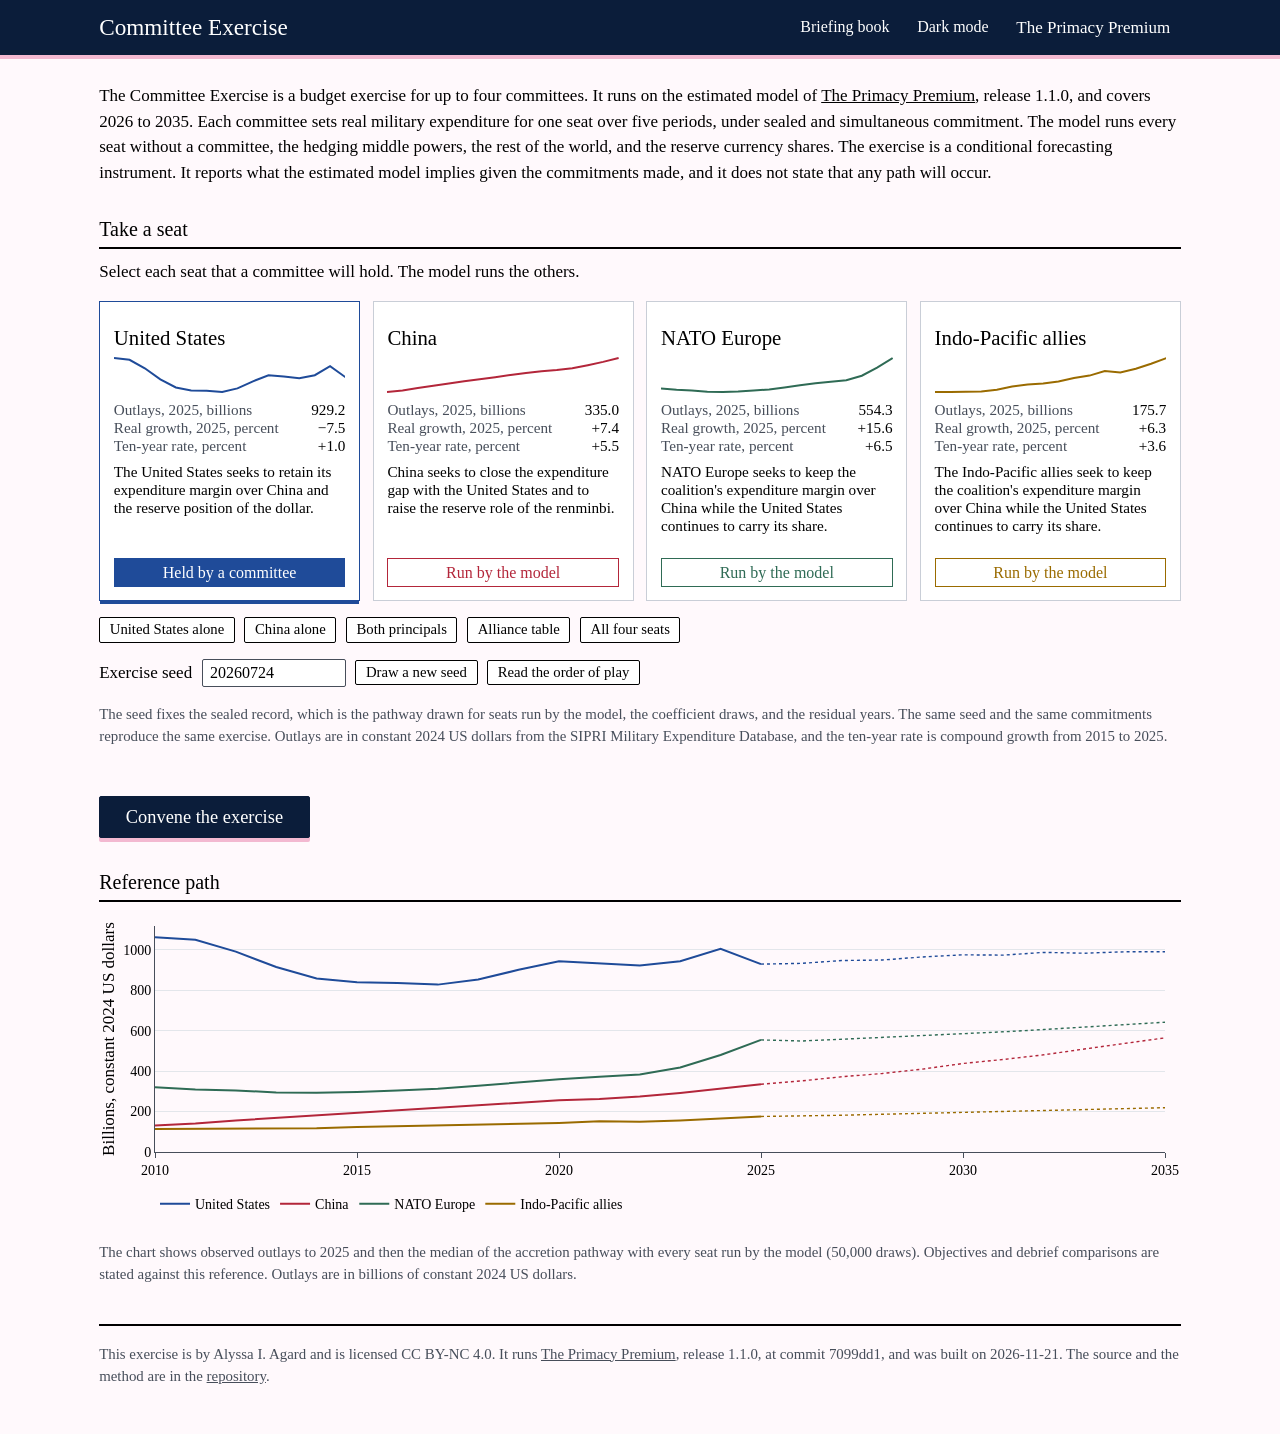
==== commit 5255b99c: "" ====
--- a/committee-exercise/index.html
+++ b/committee-exercise/index.html
@@ -31,129 +31,231 @@
 <script src="https://cdn.plot.ly/plotly-2.35.2.min.js" charset="utf-8"></script>
 <style>
   :root{
-    --navy:#0b1d3a; --black:#000; --ink:#000; --muted:#454c58; --line:#c8cdd6;
-    --pink:#fdeaf2; --pink2:#f3b9d1; --page:#fff;
+    --page:#fff9fc; --card:#ffffff; --ink:#000000; --muted:#474e5a; --line:#c9ced7;
+    --band:#0b1d3a; --band-ink:#ffffff; --head:#0b1d3a; --head-ink:#ffffff;
+    --wash:#fdeaf2; --pink:#f3b9d1; --rose:#b0406f; --track:#eceef2; --grid:#e3e6eb;
+    --us:#1f4b99; --cn:#b3263a; --eu:#2f6b55; --ip:#9a6b00; --hm:#6b7280; --rw:#a3a9b3;
+    --ok:#17603a; --bad:#a01c2e; --fan:rgba(243,185,209,.5);
+  }
+  :root[data-theme="dark"]{
+    color-scheme:dark;
+    --page:#08132a; --card:#0e1c3a; --ink:#f3f5f9; --muted:#a5afc2; --line:#2b3c61;
+    --band:#040a17; --band-ink:#ffffff; --head:#182a50; --head-ink:#f3f5f9;
+    --wash:#1a2443; --pink:#f3b9d1; --rose:#f3b9d1; --track:#16264a; --grid:#1c2b4d;
+    --us:#8fb4ea; --cn:#ee8494; --eu:#74c9a9; --ip:#e3bb63; --hm:#97a1b4; --rw:#66728a;
+    --ok:#7fd1a0; --bad:#f39aa5; --fan:rgba(243,185,209,.28);
   }
   *{box-sizing:border-box}
   html,body{margin:0;padding:0}
   body{background:var(--page);color:var(--ink);
        font-family:"Times New Roman",Times,serif;font-size:17px;line-height:1.5}
-  #mast{background:var(--navy);color:#fff;border-bottom:4px solid var(--pink2)}
-  .mast-in{max-width:1000px;margin:0 auto;padding:1.1rem 1.2rem;display:flex;
-           justify-content:space-between;align-items:baseline;gap:1rem;flex-wrap:wrap}
-  #mast h1{font-size:2rem;font-weight:400;margin:0}
-  #mast.small h1{font-size:1.3rem}
-  #mast a{color:#fff}
-  .wrap{max-width:1000px;margin:0 auto;padding:1.2rem 1.2rem 2.4rem}
-  h2{font-size:1.3rem;font-weight:400;color:var(--navy);margin:1.9rem 0 .6rem;
-     padding-bottom:.2rem;border-bottom:2px solid var(--navy)}
-  h3{font-size:1.08rem;font-weight:400;font-style:italic;margin:1.2rem 0 .3rem}
+  button,input,select{font-family:inherit;font-size:1rem;color:inherit}
+  a{color:inherit}
   p{margin:.55rem 0}
-  a{color:var(--navy)}
   .quiet{color:var(--muted);font-size:.93rem}
-  .num{font-variant-numeric:tabular-nums}
-
-  .panel{background:var(--pink);border:1px solid var(--pink2);padding:1rem 1.2rem;margin:.8rem 0}
-  .panel.sheet{background:var(--pink);border:1px solid var(--navy)}
-  .grid2{display:grid;grid-template-columns:1fr 1fr;gap:1.4rem}
-  .grid2.seatgrid{grid-template-columns:minmax(0,5fr) minmax(0,7fr)}
-  @media(max-width:820px){.grid2,.grid2.seatgrid{grid-template-columns:1fr}}
+
+  /* Top bar */
+  #bar{background:var(--band);color:var(--band-ink);border-bottom:4px solid var(--pink);
+       position:sticky;top:0;z-index:20}
+  .bar-in{max-width:1120px;margin:0 auto;padding:.6rem 1.2rem;display:flex;
+          justify-content:space-between;align-items:center;gap:1rem;flex-wrap:wrap}
+  #bar h1{font-size:1.45rem;font-weight:400;margin:0}
+  #bar nav{display:flex;gap:.4rem;flex-wrap:wrap;align-items:center}
+  .lnk{background:none;border:1px solid transparent;color:var(--band-ink);padding:.25rem .6rem;
+       cursor:pointer;border-radius:2px;text-decoration:none}
+  .lnk:hover{border-color:var(--pink)}
+  .wrap{max-width:1120px;margin:0 auto;padding:1rem 1.2rem 2.4rem}
+
+  /* Period track and roster */
+  .track{list-style:none;display:flex;margin:.4rem 0 .5rem;padding:0;position:relative}
+  .track::before{content:"";position:absolute;left:10%;right:10%;top:.95rem;border-top:2px solid var(--line)}
+  .station{flex:1;text-align:center;position:relative;color:var(--muted)}
+  .station .pin{display:inline-grid;place-items:center;width:1.9rem;height:1.9rem;border-radius:50%;
+       background:var(--card);border:2px solid var(--line);position:relative;font-size:.95rem}
+  .station .yr{display:block;font-size:.84rem;margin-top:.15rem}
+  .station.done .pin{background:var(--pink);border-color:var(--pink);color:#000}
+  .station.now{color:var(--ink)}
+  .station.now .pin{background:var(--band);border-color:var(--pink);color:#fff;
+       box-shadow:0 0 0 4px var(--pink)}
+  .roster{list-style:none;display:flex;flex-wrap:wrap;gap:.4rem;margin:0 0 1rem;padding:0}
+  .chip{border:1px solid var(--line);background:var(--card);padding:.12rem .6rem;font-size:.9rem;
+        border-left:6px solid var(--c)}
+  .chip.turn{border-color:var(--c);background:var(--wash)}
+  .chip .st{color:var(--muted)}
+
+  h2{font-size:1.25rem;font-weight:400;margin:0 0 .5rem}
+  h3{font-size:1.08rem;font-weight:400;font-style:italic;margin:1.1rem 0 .3rem}
+  .sect{margin:1.8rem 0 .6rem;padding-bottom:.2rem;border-bottom:2px solid var(--ink)}
+
+  .card{background:var(--card);border:1px solid var(--line);padding:1rem 1.1rem;min-width:0}
+  .card.sheet{background:var(--wash);border-color:var(--pink);position:relative;overflow:hidden}
+  .desk{display:grid;grid-template-columns:minmax(0,1fr) minmax(0,1fr);gap:1rem}
+  .desk.cols{align-items:start}
+  .col{display:grid;gap:1rem;min-width:0}
+  @media(max-width:860px){.desk{grid-template-columns:minmax(0,1fr)}}
+
+  /* Seat placards on the opening table */
+  .table4{display:grid;grid-template-columns:repeat(4,minmax(0,1fr));gap:.8rem;margin:1rem 0}
+  @media(max-width:980px){.table4{grid-template-columns:repeat(2,minmax(0,1fr))}}
+  @media(max-width:520px){.table4{grid-template-columns:minmax(0,1fr)}}
+  .placard{display:flex;flex-direction:column;text-align:left;background:var(--card);
+       border:1px solid var(--line);padding:0;cursor:pointer;border-radius:0;
+       transition:transform .15s,box-shadow .15s}
+  .placard:hover{transform:translateY(-3px);box-shadow:0 6px 0 -2px var(--c)}
+  .placard .tent{display:block;height:.8rem;
+       background:repeating-linear-gradient(135deg,var(--c) 0 6px,transparent 6px 12px)}
+  .placard[aria-pressed="true"] .tent{background:var(--c)}
+  .placard[aria-pressed="true"]{border-color:var(--c);box-shadow:0 4px 0 -1px var(--c)}
+  .placard .body{display:block;padding:.7rem .85rem .8rem}
+  .placard .pname{display:block;font-size:1.3rem}
+  .placard svg{display:block;width:100%;height:42px;margin:.3rem 0}
+  .placard dl{display:grid;grid-template-columns:1fr auto;gap:0 .6rem;margin:.2rem 0 .5rem;font-size:.95rem}
+  .placard dt{color:var(--muted)} .placard dd{margin:0;text-align:right;font-variant-numeric:tabular-nums}
+  .placard .pgoal{display:block;font-size:.95rem;min-height:5.6em}
+  .placard .pstate{display:block;margin-top:.6rem;padding:.3rem .5rem;text-align:center;
+       border:1px solid var(--c);color:var(--c)}
+  .placard[aria-pressed="true"] .pstate{background:var(--c);color:var(--card)}
+
+  /* Tables */
+  table{border-collapse:collapse;width:100%;font-size:.96rem}
+  th{font-weight:400;text-align:left;background:var(--head);color:var(--head-ink);
+     padding:.32rem .55rem;vertical-align:bottom}
+  td{padding:.3rem .55rem;border-bottom:1px solid var(--line);vertical-align:top}
+  th.r,td.r{text-align:right;font-variant-numeric:tabular-nums}
   td.nw,th.nw{white-space:nowrap}
-
-  .para{display:grid;grid-template-columns:2rem minmax(0,1fr);gap:0 .3rem;margin:1.6rem 0 0}
-  .para > div{min-width:0}
-  .para > .n{font-size:1.3rem;color:var(--navy);padding-top:.02rem}
-  .para > div > h2{margin-top:0}
-  @media(max-width:560px){.para{grid-template-columns:1.4rem minmax(0,1fr)}
-    .rate .v{font-size:2.4rem} .panel{padding:.9rem .8rem}}
-
-  table{border-collapse:collapse;width:100%;font-size:.96rem}
-  th{font-weight:400;text-align:left;background:var(--navy);color:#fff;
-     padding:.35rem .55rem;vertical-align:bottom}
-  td{padding:.32rem .55rem;border-bottom:1px solid var(--line);vertical-align:top}
-  th.r,td.r{text-align:right;font-variant-numeric:tabular-nums}
-  tr.total td{border-top:2px solid var(--navy);border-bottom:0}
-  tr.own td{background:var(--pink)}
-  .panel table td{border-bottom-color:var(--pink2)}
-  caption{caption-side:bottom;text-align:left;color:var(--muted);font-size:.9rem;
-          padding:.45rem .1rem 0}
+  tr.total td{border-top:2px solid var(--ink);border-bottom:0}
+  tr.own td{background:var(--wash)}
+  caption{caption-side:bottom;text-align:left;color:var(--muted);font-size:.9rem;padding:.45rem .1rem 0}
   .scroll{overflow-x:auto}
   .scroll > table{min-width:30rem}
-  .tag{font-size:.84rem;color:var(--muted);margin-left:.5rem;white-space:nowrap}
-  .swatch{display:inline-block;width:.62rem;height:.62rem;margin-right:.45rem;
-          vertical-align:baseline;background:var(--muted)}
-  .ok{color:#17603a}.miss{color:#a01c2e}
-
-  .banner{display:flex;justify-content:space-between;align-items:baseline;gap:1rem;
-          flex-wrap:wrap;background:var(--black);color:#fff;padding:.5rem .8rem;margin:.9rem 0 1rem}
-  .banner .who{font-size:1.2rem}
-
-  .btn{font-family:inherit;font-size:1rem;background:#fff;color:var(--navy);
-       border:1px solid var(--navy);padding:.45rem 1.1rem;cursor:pointer;border-radius:2px}
-  .btn:hover{background:var(--pink)}
-  .btn.primary{background:var(--navy);color:#fff}
-  .btn.primary:hover{background:var(--black)}
-  .btn.small{font-size:.92rem;padding:.22rem .65rem}
-  .btnrow{margin:1.1rem 0;display:flex;gap:.7rem;flex-wrap:wrap;align-items:center}
-  input[type=number],select{font-family:inherit;font-size:1rem;background:#fff;
-       color:var(--ink);border:1px solid var(--muted);padding:.28rem .45rem;border-radius:2px}
-  input.iv{width:5.4rem;text-align:right;font-variant-numeric:tabular-nums}
-  .btn:focus-visible,input:focus-visible,select:focus-visible,summary:focus-visible,
-  .seatopt:focus-within{outline:3px solid var(--pink2);outline-offset:2px}
-  .err{color:#a01c2e;margin:.4rem 0;min-height:1.4em}
-
-  .seatopt{display:inline-flex;align-items:center;gap:.35rem;margin-right:1.1rem;cursor:pointer}
-  .seatopt input{accent-color:var(--navy)}
-
-  .rate{display:flex;align-items:baseline;gap:.6rem;margin:.2rem 0 .1rem}
-  .rate .v{font-size:3rem;line-height:1.05;font-variant-numeric:tabular-nums}
+  .tag{font-size:.84rem;color:var(--muted);margin-left:.45rem;white-space:nowrap}
+  .swatch{display:inline-block;width:.62rem;height:.62rem;margin-right:.45rem;background:var(--c)}
+  .ok{color:var(--ok)}.miss{color:var(--bad)}
+  td.barcell{width:34%}
+  .hbar{height:.72rem;background:var(--c);width:0;transition:width .9s cubic-bezier(.2,.7,.2,1)}
+
+  .seatbar{display:flex;justify-content:space-between;align-items:baseline;gap:1rem;flex-wrap:wrap;
+       background:var(--band);color:#fff;padding:.5rem .9rem;margin:0 0 1rem;border-left:12px solid var(--c)}
+  .seatbar .who{font-size:1.3rem}
+
+  .btn{background:var(--card);color:var(--ink);border:1px solid var(--ink);padding:.42rem 1.05rem;
+       cursor:pointer;border-radius:2px}
+  .btn:hover{background:var(--wash)}
+  .btn.primary{background:var(--band);color:#fff;border-color:var(--band);
+       box-shadow:0 4px 0 0 var(--pink);transition:transform .08s,box-shadow .08s}
+  .btn.primary:hover{background:#000}
+  .btn.primary:active{transform:translateY(3px);box-shadow:0 1px 0 0 var(--pink)}
+  .btn.big{font-size:1.15rem;padding:.6rem 1.6rem}
+  :root[data-theme="dark"] .btn.primary{background:var(--pink);border-color:var(--pink);color:#000;
+       box-shadow:0 4px 0 0 rgba(255,255,255,.35)}
+  :root[data-theme="dark"] .btn.primary:hover{background:#fff}
+  .btn.small{font-size:.92rem;padding:.2rem .6rem}
+  .btnrow{margin:1rem 0;display:flex;gap:.6rem;flex-wrap:wrap;align-items:center}
+  input[type=number],select{background:var(--card);border:1px solid var(--muted);padding:.26rem .45rem;border-radius:2px}
+  input.iv{width:5.2rem;text-align:right;font-variant-numeric:tabular-nums}
+  :focus-visible{outline:3px solid var(--pink);outline-offset:2px}
+  .err{color:var(--bad);margin:.4rem 0;min-height:1.4em}
+
+  /* Commitment lever */
+  .rate{display:flex;align-items:baseline;gap:.6rem;margin:.1rem 0}
+  .rate .v{font-size:3.4rem;line-height:1.05;font-variant-numeric:tabular-nums}
   .rate .u{color:var(--muted)}
-  input[type=range]{width:100%;accent-color:var(--navy);margin:.5rem 0 0}
-  .scale{display:flex;justify-content:space-between;color:var(--muted);font-size:.88rem;
-         font-variant-numeric:tabular-nums}
-
-  .circular{border:2px solid var(--black);margin:.9rem 0}
+  input[type=range]{width:100%;accent-color:var(--c, var(--band));margin:.5rem 0 0;height:1.6rem}
+  .scale{display:flex;justify-content:space-between;color:var(--muted);font-size:.88rem;font-variant-numeric:tabular-nums}
+
+  /* Gauges and interval bars */
+  .gauge{margin:1rem 0}
+  .glabel{display:flex;justify-content:space-between;gap:1rem;flex-wrap:wrap}
+  .gtrack{position:relative;height:1.1rem;background:var(--track);margin:.3rem 0 .2rem}
+  .gzone{position:absolute;top:0;bottom:0;background:var(--pink);opacity:.75}
+  .gtick{position:absolute;top:-.25rem;bottom:-.25rem;width:2px;background:var(--ink)}
+  .gdot{position:absolute;top:50%;width:.8rem;height:.8rem;border-radius:50%;
+        transform:translate(-50%,-50%);transition:left .35s;border:2px solid var(--c)}
+  .gdot.pub{background:var(--card)} .gdot.proj{background:var(--c)}
+  .gfill{position:absolute;top:0;bottom:0;left:0;background:var(--c);transition:width .35s}
+  .gfill.add{background:repeating-linear-gradient(135deg,var(--c) 0 5px,var(--pink) 5px 10px)}
+  .gkey{color:var(--muted);font-size:.92rem}
+  .ivbar{position:relative;height:1rem;background:var(--track);margin:.35rem 0}
+  .ivbar .staff{position:absolute;top:.3rem;bottom:.3rem;background:var(--muted);opacity:.55}
+  .ivbar .stated{position:absolute;top:0;bottom:0;border:2px solid var(--c);background:var(--fan);transition:left .25s,width .25s}
+  .ivbar .mark{position:absolute;top:-.3rem;bottom:-.3rem;width:4px;background:var(--ink);
+        transform:translateX(-50%);transition:left 1s cubic-bezier(.2,.7,.2,1)}
+  .ivrow{margin:.9rem 0;padding-top:.6rem;border-top:1px solid var(--line)}
+  .ivin{display:flex;gap:.5rem;align-items:center;flex-wrap:wrap}
+
+  /* Stamps */
+  .stamp{display:inline-block;border:3px double var(--rose);color:var(--rose);padding:.1rem .7rem;
+         letter-spacing:.12em;text-transform:uppercase;transform:rotate(-4deg);font-size:1.05rem}
+  .stamp.fav{border-color:var(--ok);color:var(--ok)} .stamp.unf{border-color:var(--bad);color:var(--bad)}
+  .sealed{position:absolute;right:1rem;top:1rem;font-size:1.6rem;animation:stampIn .55s cubic-bezier(.2,1.4,.4,1) both}
+  @keyframes stampIn{from{opacity:0;transform:rotate(-4deg) scale(2.2)}to{opacity:1;transform:rotate(-4deg) scale(1)}}
+  .reveal > *{animation:rise .5s both}
+  .reveal > *:nth-child(2){animation-delay:.15s}.reveal > *:nth-child(3){animation-delay:.3s}
+  .reveal > *:nth-child(4){animation-delay:.45s}.reveal > *:nth-child(n+5){animation-delay:.6s}
+  @keyframes rise{from{opacity:0;transform:translateY(10px)}to{opacity:1;transform:none}}
+  @media (prefers-reduced-motion:reduce){*{animation:none !important;transition:none !important}}
+
+  .circular{border:2px solid var(--ink);margin:.9rem 0;background:var(--card)}
   .circular .chead{display:flex;justify-content:space-between;gap:1rem;flex-wrap:wrap;
-       background:var(--black);color:#fff;padding:.3rem .8rem}
+       background:#000;color:#fff;padding:.3rem .8rem}
   .circular p{margin:.6rem .8rem}
-
-  .interstitial{position:fixed;inset:0;background:var(--navy);color:#fff;display:none;z-index:50;
+  .envelope{text-align:center;padding:3rem 1rem;border:1px solid var(--line);background:var(--card);
+       background-image:linear-gradient(135deg,transparent 49.6%,var(--line) 49.6% 50.4%,transparent 50.4%),
+                        linear-gradient(45deg,transparent 49.6%,var(--line) 49.6% 50.4%,transparent 50.4%)}
+  .outcomes{display:grid;grid-template-columns:repeat(auto-fit,minmax(15rem,1fr));gap:.8rem;margin:1rem 0}
+  .outcomes .card,.stack .card{border-top:8px solid var(--c)}
+  .stack{display:grid;gap:.9rem;margin:1rem 0}
+  .stack .card{position:relative}
+  .stack .card .stamp{position:absolute;right:1.1rem;top:.9rem}
+
+  .interstitial{position:fixed;inset:0;background:var(--band);color:#fff;display:none;z-index:50;
        align-items:center;justify-content:center;text-align:center;padding:2rem}
   .interstitial.active{display:flex}
   .interstitial .inner{max-width:34rem}
-  .seal{font-size:1.6rem;border-bottom:4px solid var(--pink2);padding-bottom:.5rem;margin-bottom:1rem}
-
-  .chart{width:100%;min-height:330px}
+  .seal{font-size:1.7rem;border-bottom:4px solid var(--pink);padding-bottom:.5rem;margin-bottom:1rem}
+  .interstitial .btn{background:#fff;color:#000;border-color:#fff}
+
+  dialog{max-width:860px;width:calc(100% - 2rem);border:2px solid var(--ink);background:var(--page);
+         color:var(--ink);padding:0}
+  dialog::backdrop{background:rgba(4,10,23,.6)}
+  .book-head{display:flex;justify-content:space-between;align-items:center;background:var(--band);
+       color:#fff;padding:.5rem .9rem}
+  .book-head h2{margin:0}
+  .tabs{display:flex;flex-wrap:wrap;border-bottom:2px solid var(--ink);padding:0 .9rem;gap:.2rem;margin-top:.6rem}
+  .tabs button{background:none;border:1px solid transparent;border-bottom:0;padding:.3rem .7rem;cursor:pointer}
+  .tabs button[aria-selected="true"]{background:var(--ink);color:var(--page)}
+  .book-body{padding:.6rem 1rem 1rem;max-height:70vh;overflow:auto}
+
+  .chart{width:100%;min-height:320px}
   .chart.tall{min-height:400px}
-  details{margin:1rem 0}
-  summary{cursor:pointer;color:var(--navy)}
-  footer{margin-top:2.4rem;border-top:2px solid var(--navy);padding-top:.5rem;
-         color:var(--muted);font-size:.93rem}
-  ol.steps{padding-left:1.4rem;margin:.4rem 0}
-  ol.steps li{margin:.4rem 0}
-  ul.plain{padding-left:1.2rem;margin:.3rem 0}
-  ul.plain li{margin:.35rem 0}
-
-  #rail{margin:0 0 1rem}
-  .rail-track{display:flex;border:1px solid var(--line)}
-  .rail-seg{flex:1;text-align:center;padding:.3rem .2rem;color:var(--muted)}
-  .rail-seg+.rail-seg{border-left:1px solid var(--line)}
-  .rail-roman{display:block;font-size:1.02rem}
-  .rail-years{font-size:.8rem;display:block}
-  .rail-seg.done{background:var(--pink);color:var(--ink)}
-  .rail-seg.now{background:var(--navy);color:#fff}
-  @media print{.btnrow,#rail{display:none}}
+  details{margin:1rem 0;border:1px solid var(--line);background:var(--card);padding:.5rem .9rem}
+  summary{cursor:pointer;font-size:1.1rem}
+  footer{margin-top:2.4rem;border-top:2px solid var(--ink);padding-top:.5rem;color:var(--muted);font-size:.93rem}
+  ol.steps{padding-left:1.4rem;margin:.4rem 0} ol.steps li{margin:.4rem 0}
+  ul.plain{padding-left:1.2rem;margin:.3rem 0} ul.plain li{margin:.35rem 0}
+  @media print{#bar nav,.btnrow{display:none}}
 </style>
 </head>
 <body>
-<header id="mast"></header>
+<header id="bar"><div class="bar-in">
+  <h1>Committee Exercise</h1>
+  <nav aria-label="Exercise">
+    <button class="lnk" id="book-btn">Briefing book</button>
+    <button class="lnk" id="theme-btn">Dark mode</button>
+    <a class="lnk" href="https://primacy.alyssaagard.dev/">The Primacy Premium</a>
+  </nav>
+</div></header>
 <div class="wrap">
-  <div id="rail"></div>
+  <div id="track"></div>
   <main id="app"></main>
-  <footer>
-    <p id="foot"></p>
-  </footer>
+  <footer><p id="foot"></p></footer>
 </div>
+
+<dialog id="book" aria-labelledby="book-title">
+  <div class="book-head"><h2 id="book-title">Briefing book</h2><button class="lnk" id="book-close">Close</button></div>
+  <div class="tabs" role="tablist" id="book-tabs"></div>
+  <div class="book-body" id="book-body"></div>
+</dialog>
 
 <div class="interstitial" id="handoff" role="dialog" aria-modal="true" aria-labelledby="handoff-title">
   <div class="inner">
@@ -454,10 +556,11 @@
    * o.endYear   last year to simulate
    * o.usdQ      target quarter index for the dollar share
    * o.growthYear target year for combined allied real growth
+   * The result also carries proj, the median of each measure at o.endYear.
    */
   function estimate(P, o) {
     var rng = Rng(o.seed), usd = [], grow = [], ratio = [], path = {};
-    var qi, n = o.n, i;
+    var qi, n = o.n, i, proj = {}, med = {};
     for (qi = o.start.q + 1; qi <= o.usdQ; qi++) path[qi] = [];
     for (i = 0; i < n; i++) {
       var W = drawWorld(P, rng, { usModel: o.usModel, cnModel: o.cnModel,
@@ -479,6 +582,8 @@
         }
       }
       ratio.push(s.lvl[CN] / s.lvl[US]);
+      var mm = measures(P, s);
+      for (var key in mm) (proj[key] = proj[key] || []).push(mm[key]);
     }
     var fan = [];
     for (qi = o.start.q + 1; qi <= o.usdQ; qi++) {
@@ -491,7 +596,9 @@
       return v.length ? [quantile(v, 0.1), quantile(v, 0.5), quantile(v, 0.9)]
                       : null;
     };
-    return { fan: fan, usd: q3(su), growth: q3(sg), ratio: q3(sr), n: n };
+    for (var k2 in proj) med[k2] = quantile(sortNum(proj[k2]), 0.5);
+    return { fan: fan, usd: q3(su), growth: q3(sg), ratio: q3(sr), n: n,
+             proj: med };
   }
 
   /*
@@ -543,38 +650,38 @@
 const REF = {"note":"Accretion pathway, every seat held by the model.","draws":50000,"seed":20260725,"probs":[0.05,0.1,0.15,0.2,0.25,0.3,0.35,0.4,0.45,0.5,0.55,0.6,0.65,0.7,0.75,0.8,0.85,0.9,0.95],"dist":{"cn_us":[0.3938219,0.4150418,0.4362717,0.4547034,0.4715521,0.4879142,0.5028716,0.5193171,0.5354379,0.5533612,0.5741776,0.5920993,0.6091248,0.6248681,0.6438092,0.6740764,0.7100335,0.7327725,0.7897706],"coalition_cn":[2.333873,2.47932,2.591768,2.687017,2.779289,2.87711,2.972339,3.078196,3.187999,3.306499,3.432509,3.573048,3.727667,3.902069,4.103911,4.336637,4.601249,4.943507,5.402643],"us_share_coalition":[41.66951,43.77239,45.29992,46.60292,47.79093,48.88878,49.94295,50.99021,52.04386,53.10093,54.19506,55.34905,56.522,57.82573,59.18262,60.70801,62.35068,64.14383,66.47238],"allied_share":[16.86835,17.82094,18.5895,19.2496,19.89738,20.49374,21.09977,21.69443,22.30285,22.91156,23.54145,24.18911,24.84281,25.54444,26.29458,27.09032,28.00596,29.09611,30.63754],"usd":[41.96202,43.83985,45.07736,46.10028,46.96706,47.73258,48.40809,49.10078,49.73256,50.36407,50.98985,51.63448,52.31061,53.01048,53.76439,54.57993,55.5535,56.7595,58.50161],"cny":[1.186706,1.618804,1.991262,2.340345,2.680677,3.023603,3.378251,3.751454,4.158541,4.589608,5.099225,5.656856,6.272889,7.035012,7.898354,9.009477,10.52593,12.72987,17.01717],"cum:United States":[7657158,7945298,8197445,8388769,8614779,8854059,9064641,9284758,9542048,9803844,9984802,10173610,10361970,10647380,10944790,11307120,11761270,12399440,13204080],"cum:China":[3501529,3587281,3717661,3859843,3975952,4088682,4198623,4310295,4399753,4513440,4650476,4797297,4944536,5045571,5188161,5331532,5432172,5614176,5866046],"cum:NATO Europe":[4911180,5099285,5236492,5352195,5455433,5554007,5647149,5739572,5836170,5937371,6045462,6162888,6295786,6446289,6617746,6811464,7037096,7333041,7755134],"cum:Indo-Pacific allies":[1788827,1826713,1854889,1878524,1899564,1918839,1936228,1953222,1969002,1984946,2000782,2017177,2033494,2051216,2069742,2090577,2113698,2141881,2182145]},"year_medians":{"2026":{"United States":932661,"China":351580,"Indo-Pacific allies":177820,"NATO Europe":548880,"Hedging middle powers":254889,"Rest of world":563722},"2027":{"United States":946854,"China":372115,"Indo-Pacific allies":181710,"NATO Europe":557597,"Hedging middle powers":262727,"Rest of world":594491},"2028":{"United States":949333,"China":388117,"Indo-Pacific allies":186646,"NATO Europe":566063,"Hedging middle powers":270422,"Rest of world":633412},"2029":{"United States":964559,"China":410094,"Indo-Pacific allies":191475,"NATO Europe":574717,"Hedging middle powers":277447,"Rest of world":684889},"2030":{"United States":975057,"China":437651,"Indo-Pacific allies":196021,"NATO Europe":584266,"Hedging middle powers":285469,"Rest of world":723495},"2031":{"United States":973435,"China":457614,"Indo-Pacific allies":200371,"NATO Europe":594397,"Hedging middle powers":293869,"Rest of world":773720},"2032":{"United States":987076,"China":480539,"Indo-Pacific allies":204823,"NATO Europe":605646,"Hedging middle powers":303218,"Rest of world":824284},"2033":{"United States":983019,"China":509249,"Indo-Pacific allies":209528,"NATO Europe":617306,"Hedging middle powers":312159,"Rest of world":878313},"2034":{"United States":990043,"China":536246,"Indo-Pacific allies":214231,"NATO Europe":629511,"Hedging middle powers":321382,"Rest of world":940143},"2035":{"United States":989871,"China":564476,"Indo-Pacific allies":219132,"NATO Europe":641861,"Hedging middle powers":331274,"Rest of world":999361}},"usd_fan":[{"qi":0,"p10":55.681,"p50":56.55,"p90":57.509},{"qi":1,"p10":55.135,"p50":56.41,"p90":57.643},{"qi":2,"p10":54.664,"p50":56.26,"p90":57.779},{"qi":3,"p10":54.218,"p50":56.091,"p90":57.867},{"qi":4,"p10":53.81,"p50":55.942,"p90":57.931},{"qi":5,"p10":53.424,"p50":55.764,"p90":57.973},{"qi":6,"p10":53.058,"p50":55.601,"p90":57.999},{"qi":7,"p10":52.713,"p50":55.428,"p90":58.003},{"qi":8,"p10":52.374,"p50":55.26,"p90":58.016},{"qi":9,"p10":52.03,"p50":55.108,"p90":58.015},{"qi":10,"p10":51.723,"p50":54.931,"p90":57.994},{"qi":11,"p10":51.397,"p50":54.755,"p90":57.99},{"qi":12,"p10":51.072,"p50":54.585,"p90":57.977},{"qi":13,"p10":50.772,"p50":54.422,"p90":57.948},{"qi":14,"p10":50.453,"p50":54.264,"p90":57.924},{"qi":15,"p10":50.135,"p50":54.103,"p90":57.894},{"qi":16,"p10":49.83,"p50":53.943,"p90":57.858},{"qi":17,"p10":49.531,"p50":53.765,"p90":57.812},{"qi":18,"p10":49.222,"p50":53.59,"p90":57.773},{"qi":19,"p10":48.921,"p50":53.426,"p90":57.749},{"qi":20,"p10":48.603,"p50":53.244,"p90":57.727},{"qi":21,"p10":48.324,"p50":53.086,"p90":57.654},{"qi":22,"p10":48.064,"p50":52.918,"p90":57.616},{"qi":23,"p10":47.772,"p50":52.73,"p90":57.572},{"qi":24,"p10":47.476,"p50":52.569,"p90":57.502},{"qi":25,"p10":47.18,"p50":52.394,"p90":57.434},{"qi":26,"p10":46.888,"p50":52.233,"p90":57.398},{"qi":27,"p10":46.605,"p50":52.056,"p90":57.345},{"qi":28,"p10":46.352,"p50":51.885,"p90":57.284},{"qi":29,"p10":46.034,"p50":51.716,"p90":57.225},{"qi":30,"p10":45.761,"p50":51.537,"p90":57.171},{"qi":31,"p10":45.482,"p50":51.362,"p90":57.111},{"qi":32,"p10":45.163,"p50":51.204,"p90":57.059},{"qi":33,"p10":44.885,"p50":51.036,"p90":56.993},{"qi":34,"p10":44.597,"p50":50.864,"p90":56.95},{"qi":35,"p10":44.341,"p50":50.708,"p90":56.877},{"qi":36,"p10":44.073,"p50":50.536,"p90":56.815},{"qi":37,"p10":43.84,"p50":50.364,"p90":56.759}],"parity":{"tolerance":{"level":0.03,"usd":0.35,"cny":0.35,"allied_share":0.6},"passed":true,"rows":[{"pathway":"accretion","quantity":"United States, 2035, USD m","engine":989871,"published":989392,"deviation":"0.05 %","ok":true},{"pathway":"accretion","quantity":"China, 2035, USD m","engine":564476,"published":564319,"deviation":"0.03 %","ok":true},{"pathway":"accretion","quantity":"Indo-Pacific allies, 2035, USD m","engine":219132,"published":218998,"deviation":"0.06 %","ok":true},{"pathway":"accretion","quantity":"NATO Europe, 2035, USD m","engine":641861,"published":642906,"deviation":"-0.16 %","ok":true},{"pathway":"accretion","quantity":"Hedging middle powers, 2035, USD m","engine":331274,"published":331556,"deviation":"-0.09 %","ok":true},{"pathway":"accretion","quantity":"Rest of world, 2035, USD m","engine":999361,"published":995993,"deviation":"0.34 %","ok":true},{"pathway":"accretion","quantity":"US dollar reserve share, 2035-Q4, percent","engine":50.36,"published":50.349,"deviation":"0.02 pp","ok":true},{"pathway":"accretion","quantity":"Renminbi reserve share, 2035-Q4, percent","engine":4.59,"published":4.626,"deviation":"-0.04 pp","ok":true},{"pathway":"accretion","quantity":"Allied share of world expenditure, 2035, percent","engine":22.91,"published":22.93,"deviation":"-0.02 pp","ok":true},{"pathway":"retrenchment","quantity":"United States, 2035, USD m","engine":607760,"published":609635,"deviation":"-0.31 %","ok":true},{"pathway":"retrenchment","quantity":"China, 2035, USD m","engine":566593,"published":572125,"deviation":"-0.97 %","ok":true},{"pathway":"retrenchment","quantity":"Indo-Pacific allies, 2035, USD m","engine":212068,"published":212493,"deviation":"-0.20 %","ok":true},{"pathway":"retrenchment","quantity":"NATO Europe, 2035, USD m","engine":568439,"published":568676,"deviation":"-0.04 %","ok":true},{"pathway":"retrenchment","quantity":"Hedging middle powers, 2035, USD m","engine":305037,"published":305451,"deviation":"-0.14 %","ok":true},{"pathway":"retrenchment","quantity":"Rest of world, 2035, USD m","engine":997085,"published":996979,"deviation":"0.01 %","ok":true},{"pathway":"retrenchment","quantity":"US dollar reserve share, 2035-Q4, percent","engine":52.07,"published":52.031,"deviation":"0.04 pp","ok":true},{"pathway":"retrenchment","quantity":"Renminbi reserve share, 2035-Q4, percent","engine":5.05,"published":5.067,"deviation":"-0.01 pp","ok":true},{"pathway":"retrenchment","quantity":"Allied share of world expenditure, 2035, percent","engine":23.89,"published":23.85,"deviation":"0.04 pp","ok":true},{"pathway":"demonstration","quantity":"United States, 2035, USD m","engine":989871,"published":989870,"deviation":"0.00 %","ok":true},{"pathway":"demonstration","quantity":"China, 2035, USD m","engine":567478,"published":570085,"deviation":"-0.46 %","ok":true},{"pathway":"demonstration","quantity":"Indo-Pacific allies, 2035, USD m","engine":219367,"published":219344,"deviation":"0.01 %","ok":true},{"pathway":"demonstration","quantity":"NATO Europe, 2035, USD m","engine":758969,"published":761695,"deviation":"-0.36 %","ok":true},{"pathway":"demonstration","quantity":"Hedging middle powers, 2035, USD m","engine":375515,"published":374256,"deviation":"0.34 %","ok":true},{"pathway":"demonstration","quantity":"Rest of world, 2035, USD m","engine":999550,"published":1001515,"deviation":"-0.20 %","ok":true},{"pathway":"demonstration","quantity":"US dollar reserve share, 2035-Q4, percent","engine":50.83,"published":50.869,"deviation":"-0.04 pp","ok":true},{"pathway":"demonstration","quantity":"Renminbi reserve share, 2035-Q4, percent","engine":0.92,"published":0.897,"deviation":"0.02 pp","ok":true},{"pathway":"demonstration","quantity":"Allied share of world expenditure, 2035, percent","engine":24.99,"published":24.94,"deviation":"0.05 pp","ok":true}]}};
 const E = Engine, M = PAYLOAD.model, D = PAYLOAD.design, P = E.prepare(PAYLOAD);
 const US = "United States", CN = "China", EU = "NATO Europe", IP = "Indo-Pacific allies";
-const SEATS = D.seat_order;
-const COLOR = { [US]: "#1f4b99", [CN]: "#b3263a", [EU]: "#2f6b55", [IP]: "#9a6b00",
-                "Hedging middle powers": "#6b7280", "Rest of world": "#a3a9b3" };
-const T = { ink: "#000000", line: "#0b1d3a", grid: "#e3e6eb", pink: "#c2578a",
-            band: "rgba(243,185,209,.45)", muted: "#454c58" };
-const LAST = D.periods.length - 1;
-let G = null;
+const SEATS = D.seat_order, LAST = D.periods.length - 1;
+const CODE = { [US]: "us", [CN]: "cn", [EU]: "eu", [IP]: "ip", "Hedging middle powers": "hm", "Rest of world": "rw" };
+let G = null, REDRAW = [];
+const pick = Object.fromEntries(SEATS.map((s, i) => [s, i === 0]));
 
 /* ------------------------------------------------------------ helpers */
 const $ = (id) => document.getElementById(id);
 const esc = (s) => String(s).replace(/[&<>"]/g, (c) => ({ "&": "&amp;", "<": "&lt;", ">": "&gt;", '"': "&quot;" }[c]));
 const fix = (v, dp) => { const s = Number(v).toFixed(dp == null ? 1 : dp); return +s === 0 ? s.replace("-", "") : s; };
-const f = (v, dp) => fix(v, dp).replace("-", "\u2212");
+const f = (v, dp) => fix(v, dp).replace("-", "−");
 const sg = (v, dp) => (+fix(v, dp) > 0 ? "+" : "") + f(v, dp);
-const bn = (v) => (v / 1000).toLocaleString("en-US", { minimumFractionDigits: 1, maximumFractionDigits: 1 });
-const sbn = (v, dp) => (v > 0 ? "+" : v < 0 ? "\u2212" : "") + (Math.abs(v) / 1000).toLocaleString("en-US", { minimumFractionDigits: dp, maximumFractionDigits: dp });
-const sw = (b) => `<span class="swatch" style="background:${COLOR[b]}"></span>`;
+const loc = (v, dp) => v.toLocaleString("en-US", { minimumFractionDigits: dp, maximumFractionDigits: dp });
+const bn = (v) => loc(v / 1000, 1);
+const sbn = (v, dp) => (v > 0 ? "+" : v < 0 ? "−" : "") + loc(Math.abs(v) / 1000, dp);
+const cv = (b) => `var(--${CODE[b]})`;
+const css = (name) => getComputedStyle(document.documentElement).getPropertyValue(name).trim();
+const hex = (b) => css("--" + CODE[b]);
+const sw = (b) => `<span class="swatch" style="--c:${cv(b)}"></span>`;
 const qx = (qi) => 2026.5 + qi * 0.25;
 const snap = (v) => Math.round(v / D.step) * D.step;
 const world = (lvl) => M.blocks.reduce((a, b) => a + lvl[b], 0);
 const alliedSum = (lvl) => lvl[EU] + lvl[IP];
 const coalition = (lvl) => D.coalition.reduce((a, b) => a + lvl[b], 0);
-const holder = (b) => !SEATS.includes(b) ? "model" : G.human[b] ? "committee" : "model";
-
+const holder = (b) => (SEATS.includes(b) && G.human[b] ? "committee" : "model");
 const refQ = (key, q) => REF.dist[key][REF.probs.findIndex((x) => Math.abs(x - q) < 1e-9)];
 const refMed = (key) => refQ(key, 0.5);
 const limit = (seat) => refQ("cum:" + seat, D.resource_quantile);
 const opWord = (o) => (o.op === ">=" ? "at or above " : "at or below ") + f(refMed(o.measure), o.dp);
 const met = (o, v) => (o.op === ">=" ? v >= refMed(o.measure) : v <= refMed(o.measure));
+const pctOf = (v, lo, hi) => Math.max(0, Math.min(100, 100 * (v - lo) / (hi - lo)));
 const OUTCOME_RULE = "An outcome is favorable when every objective is met and cumulative outlays are within the resource limit. An outcome is mixed when at least one objective is met. An outcome is unfavorable when no objective is met.";
 
-/* Objectives table for a seat. cols adds cells per objective; tail adds the resource row cells. */
 function missionTable(seat, head, cols, tail) {
   return `<div class="scroll"><table>
     <thead><tr><th>Objective</th><th class="r">Threshold</th>${head}</tr></thead>
@@ -582,7 +689,6 @@
     <tr><td>Resource limit: cumulative outlays, ${D.start_year} to ${D.horizon}, billions</td><td class="r nw">at or below ${bn(limit(seat))}</td>${tail}</tr></tbody>
   </table></div>`;
 }
-
 function period(k) {
   const ys = D.periods[k].years, dy = ys[0] - 1;
   return { k, ys, roman: D.periods[k].roman, decisionYear: dy, pubYear: dy - 1,
@@ -593,6 +699,8 @@
   if (year <= M.base_year) return M.history.growth[b][M.history.years.indexOf(year)];
   return G.recs[year].g[b];
 }
+const levelOf = (year, b) => (year <= M.base_year
+  ? M.history.levels[b][M.history.years.indexOf(year)] : G.states[year].lvl[b]);
 function alliedGrowth(year) {
   return 100 * (alliedSum(G.states[year].lvl) / alliedSum(G.states[year - 1].lvl) - 1);
 }
@@ -605,7 +713,6 @@
   G.recs[G.year] = res.rec;
   res.rec.quarters.forEach((k) => { G.q[k.qi] = { usd: k.usd, cny: k.cny }; });
 }
-
 function newGame(seed, human) {
   const rng = E.Rng(seed);
   G = { seed, human, year: M.base_year, states: {}, recs: {}, q: {}, k: 0, turn: 0,
@@ -616,8 +723,6 @@
   advance({});                      // 2026 is resolved by the model for every seat
   openSeat();
 }
-
-/* State at the last published year, reserves at the last published quarter. */
 function publishedState(pi) {
   const s = E.copyState(G.states[pi.pubYear]), q = G.q[pi.pubQ];
   const now = G.states[pi.decisionYear];
@@ -625,15 +730,13 @@
   s.eventYear = now.eventYear; s.eventQ = now.eventQ;
   return s;
 }
-
 function staffEstimate(seat, pi, draft) {
-  const fixed = {}, start = publishedState(pi);
+  const fixed = {}, start = publishedState(pi), obs = [];
   fixed[pi.decisionYear] = { [seat]: G.recs[pi.decisionYear].g[seat] };
   pi.ys.forEach((y) => {
     fixed[y] = { [seat]: draft.g };
     if (seat === CN && draft.event === y) fixed[y].event = true;
   });
-  const obs = [];
   for (let y = D.start_year; y <= pi.pubYear; y++) obs.push(G.recs[y].g[US]);
   return E.estimate(P, {
     prior: seat !== US ? E.pathwayPosterior(P, obs) : undefined,
@@ -642,7 +745,6 @@
     growthYear: pi.growthYear, usModel: seat !== US, cnModel: seat !== CN,
     noEventThrough: start.eventYear ? 0 : pi.decisionYear });
 }
-
 function resolvePeriod() {
   const pi = period(G.k), sheets = G.sheets[G.k];
   pi.ys.forEach((y) => {
@@ -664,19 +766,17 @@
 }
 
 /* ------------------------------------------------------------- chrome */
-function mast(front) {
-  $("mast").className = front ? "" : "small";
-  $("mast").innerHTML = `<div class="mast-in"><h1>Committee Exercise</h1>
-    <a href="https://primacy.alyssaagard.dev/">The Primacy Premium</a></div>`;
-}
-function rail(state) {
-  if (!G) { $("rail").innerHTML = ""; return; }
-  $("rail").innerHTML = `<div class="rail-track">` + D.periods.map((p, i) => {
-    const cls = state === "debrief" || i < G.k || (state === "resolution" && i === G.k)
-      ? "done" : i === G.k ? "now" : "";
-    return `<div class="rail-seg ${cls}"><span class="rail-roman">${p.roman}</span>
-      <span class="rail-years">${p.years.join(" and ")}</span></div>`;
-  }).join("") + `</div>`;
+function track(state) {
+  if (!G) { $("track").innerHTML = ""; return; }
+  const all = state !== "seat";
+  $("track").innerHTML = `<ol class="track" aria-label="Periods">` + D.periods.map((p, i) => {
+    const cls = state === "debrief" || i < G.k || (state === "resolution" && i === G.k) ? "done" : i === G.k ? "now" : "";
+    return `<li class="station ${cls}"><span class="pin">${p.roman}</span><span class="yr">${p.years.join(" and ")}</span></li>`;
+  }).join("") + `</ol><ul class="roster" aria-label="Seats">` + SEATS.map((s) => {
+    const i = G.order.indexOf(s);
+    const st = i < 0 ? "model" : all || i < G.turn ? "committee, sealed" : i === G.turn ? "committee, deciding" : "committee, waiting";
+    return `<li class="chip${i === G.turn && !all ? " turn" : ""}" style="--c:${cv(s)}">${s} <span class="st">${st}</span></li>`;
+  }).join("") + `</ul>`;
 }
 function handoff(title, text, label, then) {
   $("handoff-title").textContent = title;
@@ -687,170 +787,193 @@
   $("handoff-btn").focus();
 }
 function show(html, state) {
-  mast(state === "front");
-  rail(state);
+  REDRAW = [];
+  track(state);
   $("app").innerHTML = html;
   window.scrollTo(0, 0);
 }
-const hasPlotly = () => typeof Plotly !== "undefined";
-function plot(id, traces, layout) {
-  const el = $(id);
-  if (!el) return;
-  if (!hasPlotly()) {
-    el.innerHTML = `<p class="quiet">The chart library did not load. The tables carry the same figures.</p>`;
-    el.style.minHeight = "0";
-    return;
-  }
-  const base = {
-    font: { family: '"Times New Roman", Times, serif', size: 14, color: T.ink },
-    paper_bgcolor: "rgba(0,0,0,0)", plot_bgcolor: "rgba(0,0,0,0)",
-    margin: { l: 56, r: 16, t: 14, b: 40 }, showlegend: true,
-    legend: { orientation: "h", y: -0.16, x: 0 }, hovermode: "x unified",
-    xaxis: { showgrid: false, linecolor: T.line, ticks: "outside", tickcolor: T.line, dtick: 2 },
-    yaxis: { gridcolor: T.grid, zeroline: false, linecolor: T.line },
-    hoverlabel: { bgcolor: "#ffffff", bordercolor: T.line, font: { family: '"Times New Roman", Times, serif', color: T.ink } } };
-  Object.keys(layout || {}).forEach((k) => {
-    base[k] = typeof layout[k] === "object" && !Array.isArray(layout[k]) && base[k]
-      ? Object.assign({}, base[k], layout[k]) : layout[k];
-  });
-  if (el.clientWidth < 520) {        // narrow screens: fewer ticks, lower legend
-    delete base.xaxis.dtick;
-    Object.assign(base.xaxis, { nticks: 5, tickangle: 0 });
-    base.legend = Object.assign({}, base.legend, { y: -0.22 });
-    base.margin = Object.assign({}, base.margin, { l: 48 });
-  }
-  Plotly.react(el, traces, base, { displayModeBar: false, responsive: true });
-}
-
-/* -------------------------------------------------------------- front */
-const PRESETS = [
-  ["United States alone", [US]], ["China alone", [CN]], ["Both principals", [US, CN]],
-  ["Alliance table", [US, EU, IP]], ["All four seats", SEATS]];
-
-function front() {
-  G = null;
-  const src = M.source, fb = M.feedback;
-  show(`
-  <p>The Committee Exercise is a budget exercise for up to four committees. It runs on the estimated model of <a href="${src.repository}">The Primacy Premium</a>, release ${esc(src.version)}, and covers ${D.start_year} to ${D.horizon}. The committees set real military expenditure for the United States, China, NATO Europe, and the Indo-Pacific allies over five periods. Commitments are sealed and simultaneous. The model runs any seat without a committee, the hedging middle powers, the rest of the world, and the reserve currency shares. The exercise is a conditional forecasting instrument. It reports what the estimated model implies given the commitments made, and it does not state that any path will occur.</p>
-
-  <h2>Order of play</h2>
-  <ol class="steps">
-    <li>Each committee reads the published record. Expenditure for a year is published the following April and reserve shares are published one quarter late, so the record for every other seat is one to two years old.</li>
-    <li>Each committee commits one real growth rate for the period. The permitted range is the 5th to 95th percentile of the seat's own annual growth from ${D.bound_rule.sample[0]} to ${D.bound_rule.sample[1]}.</li>
-    <li>Each committee states an ${Math.round(100 * D.coverage)} percent interval for the US dollar reserve share and for combined allied real growth. Both intervals are scored when the figures are published.</li>
-    <li>Each committee seals its commitment. When more than one committee plays, the device is passed between them, and no committee sees another committee's sheet.</li>
-    <li>The resolution of each period is public. After period ${D.periods[LAST].roman}, the debrief opens the sealed record, which contains the parameters drawn for the exercise, the path of every seat, and each commitment set against the model's equation for that seat.</li>
-  </ol>
-
-  <h2>Convene the exercise</h2>
-  <div class="panel">
-    <div class="scroll"><table>
-      <thead><tr><th>Seat</th><th class="r">Outlays, ${M.base_year}</th><th class="r">Real growth, ${M.base_year}</th><th class="r">Ten-year rate</th><th>Held by</th></tr></thead>
-      <tbody>${SEATS.map((s, i) => `<tr>
-        <td>${sw(s)}${s}</td><td class="r">${bn(M.base[s])}</td>
-        <td class="r">${sg(growthOf(M.base_year, s))}</td>
-        <td class="r">${sg(D.seats[s].trend)}</td>
-        <td><label class="seatopt"><input type="radio" name="seat${i}" value="1"${i === 0 ? " checked" : ""}> Committee</label>
-            <label class="seatopt"><input type="radio" name="seat${i}" value="0"${i === 0 ? "" : " checked"}> Model</label></td></tr>`).join("")}
-      </tbody>
-      <caption>Outlays are in billions of constant 2024 US dollars and growth is in percent. The source is the SIPRI Military Expenditure Database, with tier totals chain-linked over matched members. The ten-year rate is compound growth from ${M.rates.trend_window[0]} to ${M.rates.trend_window[1]}.</caption>
-    </table></div>
-    <div class="btnrow" style="margin:.9rem 0 .2rem">
-      ${PRESETS.map((p, i) => `<button class="btn small" data-preset="${i}">${p[0]}</button>`).join("")}
-    </div>
-    <p style="margin-top:1rem"><label for="seed">Exercise seed</label>
-      <input type="number" id="seed" value="${M.seed}" min="1" max="2147483647" step="1" style="width:9rem;margin-left:.5rem"></p>
-    <p class="quiet">The seed fixes the sealed record: the pathway drawn for seats run by the model, the coefficient draws, and the residual years. The same seed and the same commitments reproduce the same exercise.</p>
-    <p class="err" id="front-err" role="alert"></p>
-    <div class="btnrow"><button class="btn primary" id="convene">Convene the exercise</button></div>
-  </div>
-
-  <h2>Goals, objectives, and favorable outcomes</h2>
-  <p>Each seat has one goal, two objectives measured at ${D.horizon}, and one resource limit. ${OUTCOME_RULE}</p>
-  <div class="scroll"><table>
+function plot(id, make) {
+  const draw = () => {
+    const el = $(id);
+    if (!el) return;
+    if (typeof Plotly === "undefined") {
+      el.innerHTML = `<p class="quiet">The chart library did not load. The tables carry the same figures.</p>`;
+      el.style.minHeight = "0";
+      return;
+    }
+    const ink = css("--ink"), line = css("--muted"), spec = make();
+    const base = {
+      font: { family: '"Times New Roman", Times, serif', size: 14, color: ink },
+      paper_bgcolor: "rgba(0,0,0,0)", plot_bgcolor: "rgba(0,0,0,0)",
+      margin: { l: 56, r: 16, t: 14, b: 40 }, showlegend: true,
+      legend: { orientation: "h", y: -0.16, x: 0 }, hovermode: "x unified",
+      xaxis: { showgrid: false, linecolor: line, ticks: "outside", tickcolor: line, dtick: 2 },
+      yaxis: { gridcolor: css("--grid"), zeroline: false, linecolor: line },
+      hoverlabel: { bgcolor: css("--card"), bordercolor: line, font: { family: '"Times New Roman", Times, serif', color: ink } } };
+    Object.keys(spec.layout || {}).forEach((k) => {
+      const v = spec.layout[k];
+      base[k] = typeof v === "object" && !Array.isArray(v) && base[k] ? Object.assign({}, base[k], v) : v;
+    });
+    if (el.clientWidth < 520) {
+      delete base.xaxis.dtick;
+      Object.assign(base.xaxis, { nticks: 5, tickangle: 0 });
+      base.legend = Object.assign({}, base.legend, { y: -0.22 });
+      base.margin = Object.assign({}, base.margin, { l: 48 });
+    }
+    Plotly.react(el, spec.traces, base, { displayModeBar: false, responsive: true });
+  };
+  REDRAW.push(draw);
+  draw();
+  return draw;
+}
+function setTheme(t) {
+  document.documentElement.dataset.theme = t;
+  $("theme-btn").textContent = t === "dark" ? "Light mode" : "Dark mode";
+  try { localStorage.setItem("cx-theme", t); } catch (e) { /* storage is optional */ }
+  REDRAW.forEach((d) => d());
+}
+/* Stated interval against the staff range, with an optional outcome marker. */
+function ivBar(seat, staff, stated, outcome) {
+  const vals = [staff[0], staff[1], stated[0], stated[1]].concat(outcome == null ? [] : [outcome]);
+  let lo = Math.min(...vals), hi = Math.max(...vals);
+  const pad = Math.max((hi - lo) * 0.12, 0.05); lo -= pad; hi += pad;
+  const seg = (a, b) => `left:${pctOf(a, lo, hi)}%;width:${pctOf(b, lo, hi) - pctOf(a, lo, hi)}%`;
+  return `<div class="ivbar" style="--c:${cv(seat)}"><span class="staff" style="${seg(staff[0], staff[1])}"></span>
+    <span class="stated" style="${seg(stated[0], stated[1])}"></span>
+    ${outcome == null ? "" : `<span class="mark" data-left="${pctOf(outcome, lo, hi)}" style="left:0%"></span>`}</div>`;
+}
+const settle = () => requestAnimationFrame(() => requestAnimationFrame(() => {
+  document.querySelectorAll("[data-left]").forEach((e) => { e.style.left = e.dataset.left + "%"; });
+  document.querySelectorAll("[data-w]").forEach((e) => { e.style.width = e.dataset.w + "%"; });
+}));
+
+/* ------------------------------------------------------ briefing book */
+function goalsTable() {
+  return `<div class="scroll"><table>
     <thead><tr><th>Seat</th><th>Goal</th><th>Objectives at ${D.horizon}</th><th class="r">Resource limit</th></tr></thead>
     <tbody>${SEATS.map((s) => `<tr><td class="nw">${sw(s)}${s}</td><td>${D.seats[s].goal}</td>
       <td>${D.seats[s].objectives.map((o) => `${o.label.replace(", " + D.horizon + "-Q4", "").replace(", " + D.horizon, "")} ${opWord(o)}`).join("<br>")}</td>
       <td class="r nw">${bn(limit(s))}</td></tr>`).join("")}</tbody>
     <caption>The resource limit applies to cumulative outlays from ${D.start_year} to ${D.horizon}, in billions of constant 2024 US dollars. Reserve shares are measured at ${D.horizon}-Q4.</caption>
-  </table></div>
-  <p class="quiet">Each threshold is the median at ${D.horizon} of the reference distribution: the accretion pathway with every seat run by the model, ${REF.draws.toLocaleString("en-US")} draws. The resource limit is the ${Math.round(100 * D.resource_quantile)}th percentile of cumulative outlays in the same distribution. The coalition is the United States, NATO Europe, and the Indo-Pacific allies. Goals, objectives, and limits are design assumptions.</p>
-
-  <h2>Reference path</h2>
+  </table></div>`;
+}
+const maxDev = (unit) => REF.parity.rows.filter((r) => r.deviation.endsWith(unit))
+  .reduce((a, r) => Math.max(a, Math.abs(parseFloat(r.deviation))), 0);
+function bookPages() {
+  const src = M.source, fb = M.feedback;
+  return [
+    ["Order of play", `<ol class="steps">
+      <li>Each committee reads the published record. Expenditure for a year is published the following April and reserve shares are published one quarter late, so the record for every other seat is one to two years old.</li>
+      <li>Each committee commits one real growth rate for the period. The permitted range is the 5th to 95th percentile of the seat's own annual growth from ${D.bound_rule.sample[0]} to ${D.bound_rule.sample[1]}.</li>
+      <li>Each committee states an ${Math.round(100 * D.coverage)} percent interval for the US dollar reserve share and for combined allied real growth. Both intervals are scored when the figures are published.</li>
+      <li>Each committee seals its commitment. When more than one committee plays, the device is passed between them, and no committee sees another committee's sheet.</li>
+      <li>The resolution of each period is public. After period ${D.periods[LAST].roman}, the debrief opens the sealed record, which contains the parameters drawn for the exercise, the path of every seat, and each commitment set against the model's equation for that seat.</li>
+    </ol>`],
+    ["Goals and outcomes", `<p>Each seat has one goal, two objectives measured at ${D.horizon}, and one resource limit. ${OUTCOME_RULE}</p>${goalsTable()}
+      <p class="quiet">Each threshold is the median at ${D.horizon} of the reference distribution, which is the accretion pathway with every seat run by the model at ${loc(REF.draws, 0)} draws. The resource limit is the ${Math.round(100 * D.resource_quantile)}th percentile of cumulative outlays in the same distribution. The coalition is the United States, NATO Europe, and the Indo-Pacific allies. Goals, objectives, and limits are design assumptions.</p>`],
+    ["Model and assumptions", `<h3>Estimated in release ${esc(src.version)}</h3><ul class="plain">
+      <li>The allied response equations for three tiers are estimated on ${fb[EU].sample[0]} to ${fb[EU].sample[1]} and are used with their coefficient covariance. For NATO Europe the coefficient is ${sg(fb[EU].mean[1], 3)} on lagged US growth (standard error ${f(fb[EU].se[1], 3)}) and ${sg(fb[EU].mean[2], 3)} on lagged Chinese growth (standard error ${f(fb[EU].se[2], 3)}).</li>
+      <li>The response of the US dollar reserve share to the China to United States expenditure ratio is ${sg(M.reserve.usd.mean[1], 2)} points per unit log change (standard error ${f(M.reserve.usd.se[1], 2)}), with an R squared of ${f(M.reserve.usd.r2, 3)}.</li>
+      <li>Residuals for six blocks from ${M.resid.years[0]} to ${M.resid.years[M.resid.years.length - 1]} are resampled by stationary bootstrap with a mean run of ${M.mean_run_years} years.</li>
+      <li>The 2022 episode supplies the reserve share changes in two quarters, the later drift shift, and the change in allied growth.</li></ul>
+      <h3>Assumed by the exercise</h3><ul class="plain">
+      <li>A committee's rate is realized exactly. It replaces the model equation and its residual for that seat.</li>
+      <li>Seats run by the model draw one of three pathways with equal probability. The pathway is sealed until the debrief. The staff revise the probabilities on published US growth.</li>
+      <li>The goals, objectives, and resource limits are design assumptions, although the thresholds are computed from the reference distribution.</li>
+      <li>A demonstration repeats one episode. Committees holding allied seats choose their own response to it.</li></ul>
+      <p>In release ${esc(src.version)} the allied response hypothesis is ${esc(M.h2.verdict)} in the pooled test (one-sided p ${f(M.h2.p_one_sided, 2)}). Coefficient signs are therefore uncertain, and the sealed draws retain that uncertainty. The reserve response is weak. Committees should expect expenditure to respond to commitments far more than reserve shares do.</p>`],
+    ["Accuracy and scoring", `<p>The engine is the model's own recursion, run in the browser. With every seat run by the model, it reproduces the published ${D.horizon} medians of release ${esc(src.version)} for all three pathways. The largest deviation across ${REF.parity.rows.length} medians is ${f(maxDev("%"), 2)} percent for expenditure levels and ${f(maxDev("pp"), 2)} points for shares, at ${loc(REF.draws, 0)} draws. The difference is sampling error from a different random number generator.</p>
+      <p>Interval statements are scored by the Winkler rule at ${Math.round(100 * D.coverage)} percent coverage. The score is the width of the interval plus ${f(2 / (1 - D.coverage), 0)} times the distance by which the outcome falls outside it, and a lower score is better. Each committee's score is reported beside the score of the staff interval it was shown.</p>
+      <p>The full method is in <a href="https://github.com/alyssaagard/primacy-committee-exercise/blob/main/METHOD.md">METHOD.md</a>, and the model is documented in the <a href="https://primacy.alyssaagard.dev/report.html">report of The Primacy Premium</a>.</p>`]];
+}
+function openBook(i) {
+  const pages = bookPages();
+  $("book-tabs").innerHTML = pages.map((p, j) => `<button role="tab" aria-selected="${j === i}" data-tab="${j}">${p[0]}</button>`).join("");
+  $("book-body").innerHTML = pages[i][1];
+  document.querySelectorAll("[data-tab]").forEach((b) => { b.onclick = () => openBook(+b.dataset.tab); });
+  if (!$("book").open) $("book").showModal();
+}
+
+/* -------------------------------------------------------------- front */
+const PRESETS = [["United States alone", [US]], ["China alone", [CN]], ["Both principals", [US, CN]],
+                 ["Alliance table", [US, EU, IP]], ["All four seats", SEATS]];
+function spark(seat) {
+  const lv = M.history.levels[seat], lo = Math.min(...lv), hi = Math.max(...lv), n = lv.length;
+  const pts = lv.map((v, i) => `${(100 * i / (n - 1)).toFixed(1)},${(38 - 34 * (v - lo) / (hi - lo)).toFixed(1)}`).join(" ");
+  return `<svg viewBox="0 0 100 42" preserveAspectRatio="none" role="img" aria-label="Outlays of ${seat}, ${M.history.years[0]} to ${M.base_year}"><polyline points="${pts}" fill="none" stroke="${cv(seat)}" stroke-width="2" vector-effect="non-scaling-stroke"/></svg>`;
+}
+function front() {
+  G = null;
+  const src = M.source;
+  show(`
+  <p>The Committee Exercise is a budget exercise for up to four committees. It runs on the estimated model of <a href="${src.repository}">The Primacy Premium</a>, release ${esc(src.version)}, and covers ${D.start_year} to ${D.horizon}. Each committee sets real military expenditure for one seat over five periods, under sealed and simultaneous commitment. The model runs every seat without a committee, the hedging middle powers, the rest of the world, and the reserve currency shares. The exercise is a conditional forecasting instrument. It reports what the estimated model implies given the commitments made, and it does not state that any path will occur.</p>
+
+  <h2 class="sect">Take a seat</h2>
+  <p>Select each seat that a committee will hold. The model runs the others.</p>
+  <div class="table4">${SEATS.map((s, i) => `<button class="placard" data-seat="${i}" aria-pressed="${pick[s]}" style="--c:${cv(s)}">
+    <span class="tent"></span><span class="body">
+    <span class="pname">${s}</span>${spark(s)}
+    <dl><dt>Outlays, ${M.base_year}, billions</dt><dd>${bn(M.base[s])}</dd>
+        <dt>Real growth, ${M.base_year}, percent</dt><dd>${sg(growthOf(M.base_year, s))}</dd>
+        <dt>Ten-year rate, percent</dt><dd>${sg(D.seats[s].trend)}</dd></dl>
+    <span class="pgoal">${D.seats[s].goal}</span>
+    <span class="pstate"></span></span></button>`).join("")}</div>
+  <div class="btnrow">${PRESETS.map((p, i) => `<button class="btn small" data-preset="${i}">${p[0]}</button>`).join("")}</div>
+  <div class="btnrow">
+    <label for="seed">Exercise seed</label>
+    <input type="number" id="seed" value="${M.seed}" min="1" max="2147483647" step="1" style="width:9rem">
+    <button class="btn small" id="reseed">Draw a new seed</button>
+    <button class="btn small" id="rules">Read the order of play</button>
+  </div>
+  <p class="quiet">The seed fixes the sealed record, which is the pathway drawn for seats run by the model, the coefficient draws, and the residual years. The same seed and the same commitments reproduce the same exercise. Outlays are in constant 2024 US dollars from the SIPRI Military Expenditure Database, and the ten-year rate is compound growth from ${M.rates.trend_window[0]} to ${M.rates.trend_window[1]}.</p>
+  <p class="err" id="front-err" role="alert"></p>
+  <div class="btnrow"><button class="btn primary big" id="convene">Convene the exercise</button></div>
+
+  <h2 class="sect">Reference path</h2>
   <div id="c-ref" class="chart"></div>
-  <p class="quiet">The chart shows observed outlays to ${M.base_year} and then the median of the accretion pathway with every seat run by the model (${REF.draws.toLocaleString("en-US")} draws). Objectives and debrief comparisons are stated against this reference. Outlays are in billions of constant 2024 US dollars.</p>
-
-  <h2>What is estimated and what is assumed</h2>
-  <div class="grid2">
-    <div>
-      <h3>Estimated in release ${esc(src.version)}</h3>
-      <ul class="plain">
-        <li>The allied response equations for three tiers are estimated on ${fb[EU].sample[0]} to ${fb[EU].sample[1]} and are used with their coefficient covariance. For NATO Europe the coefficient is ${sg(fb[EU].mean[1], 3)} on lagged US growth (standard error ${f(fb[EU].se[1], 3)}) and ${sg(fb[EU].mean[2], 3)} on lagged Chinese growth (standard error ${f(fb[EU].se[2], 3)}).</li>
-        <li>The response of the US dollar reserve share to the China to United States expenditure ratio is ${sg(M.reserve.usd.mean[1], 2)} points per unit log change (standard error ${f(M.reserve.usd.se[1], 2)}), with an R squared of ${f(M.reserve.usd.r2, 3)}.</li>
-        <li>Residuals for six blocks from ${M.resid.years[0]} to ${M.resid.years[M.resid.years.length - 1]} are resampled by stationary bootstrap with a mean run of ${M.mean_run_years} years.</li>
-        <li>The 2022 episode supplies the reserve share changes in two quarters, the later drift shift, and the change in allied growth.</li>
-      </ul>
-    </div>
-    <div>
-      <h3>Assumed by the exercise</h3>
-      <ul class="plain">
-        <li>A committee's rate is realized exactly. It replaces the model equation and its residual for that seat.</li>
-        <li>Seats run by the model draw one of three pathways with equal probability. The pathway is sealed until the debrief. The staff revise the probabilities on published US growth.</li>
-        <li>The goals, objectives, and resource limits are design assumptions, although the thresholds are computed from the reference distribution.</li>
-        <li>A demonstration repeats one episode. Committees holding allied seats choose their own response to it.</li>
-      </ul>
-    </div>
-  </div>
-
-  <details>
-    <summary>Method in brief</summary>
-    <p>The engine is the model's own recursion, run in the browser. With every seat run by the model, it reproduces the published ${D.horizon} medians of release ${esc(src.version)} for all three pathways. The largest deviation across ${REF.parity.rows.length} medians is ${f(maxDev("%"), 2)} percent for expenditure levels and ${f(maxDev("pp"), 2)} points for shares, at ${REF.draws.toLocaleString("en-US")} draws. The difference is sampling error from a different random number generator.</p>
-    <p>In release ${esc(src.version)} the allied response hypothesis is ${esc(M.h2.verdict)} in the pooled test (one-sided p ${f(M.h2.p_one_sided, 2)}). Coefficient signs are therefore uncertain, and the sealed draws retain that uncertainty. The reserve response is weak. Committees should expect expenditure to respond to commitments far more than reserve shares do.</p>
-    <p>Interval statements are scored by the Winkler rule at ${Math.round(100 * D.coverage)} percent coverage. The score is the width of the interval plus ${f(2 / (1 - D.coverage), 0)} times the distance by which the outcome falls outside it, and a lower score is better. Each committee's score is reported beside the score of the staff interval it was shown.</p>
-    <p>The full method is in <a href="https://github.com/alyssaagard/primacy-committee-exercise/blob/main/METHOD.md">METHOD.md</a>, and the model is documented in the <a href="https://primacy.alyssaagard.dev/report.html">report of The Primacy Premium</a>.</p>
-  </details>`, "front");
-
+  <p class="quiet">The chart shows observed outlays to ${M.base_year} and then the median of the accretion pathway with every seat run by the model (${loc(REF.draws, 0)} draws). Objectives and debrief comparisons are stated against this reference. Outlays are in billions of constant 2024 US dollars.</p>`, "front");
+
+  const paint = () => document.querySelectorAll(".placard").forEach((b) => {
+    const s = SEATS[+b.dataset.seat];
+    b.setAttribute("aria-pressed", pick[s]);
+    b.querySelector(".pstate").textContent = pick[s] ? "Held by a committee" : "Run by the model";
+  });
+  paint();
+  document.querySelectorAll(".placard").forEach((b) => {
+    b.onclick = () => { const s = SEATS[+b.dataset.seat]; pick[s] = !pick[s]; paint(); };
+  });
+  document.querySelectorAll("[data-preset]").forEach((b) => {
+    b.onclick = () => { SEATS.forEach((s) => { pick[s] = PRESETS[+b.dataset.preset][1].includes(s); }); paint(); };
+  });
+  $("reseed").onclick = () => { $("seed").value = 1 + Math.floor(Math.random() * 2147483646); };
+  $("rules").onclick = () => openBook(0);
   const hy = M.history.years, ry = Object.keys(REF.year_medians).map(Number);
-  plot("c-ref", SEATS.flatMap((b) => [
-    { x: hy, y: M.history.levels[b].map((v) => v / 1000), mode: "lines", name: b, line: { color: COLOR[b], width: 2 } },
+  plot("c-ref", () => ({ traces: SEATS.flatMap((b) => [
+    { x: hy, y: M.history.levels[b].map((v) => v / 1000), mode: "lines", name: b, line: { color: hex(b), width: 2 } },
     { x: [M.base_year].concat(ry), y: [M.base[b]].concat(ry.map((y) => REF.year_medians[y][b])).map((v) => v / 1000),
-      mode: "lines", showlegend: false, line: { color: COLOR[b], width: 1.4, dash: "dot" } }]),
-    { yaxis: { title: { text: "Billions, constant 2024 US dollars" }, rangemode: "tozero" }, xaxis: { dtick: 5 } });
-
-  document.querySelectorAll("[data-preset]").forEach((b) => {
-    b.onclick = () => {
-      const on = PRESETS[+b.dataset.preset][1];
-      SEATS.forEach((s, i) => {
-        document.querySelector(`input[name=seat${i}][value="${on.includes(s) ? 1 : 0}"]`).checked = true;
-      });
-    };
-  });
+      mode: "lines", showlegend: false, line: { color: hex(b), width: 1.4, dash: "dot" } }]),
+    layout: { yaxis: { title: { text: "Billions, constant 2024 US dollars" }, rangemode: "tozero" }, xaxis: { dtick: 5 } } }));
   $("convene").onclick = () => {
-    const human = {};
-    SEATS.forEach((s, i) => { human[s] = document.querySelector(`input[name=seat${i}]:checked`).value === "1"; });
     const seed = Math.floor(+$("seed").value);
-    if (!SEATS.some((s) => human[s])) { $("front-err").textContent = "Assign at least one seat to a committee."; return; }
+    if (!SEATS.some((s) => pick[s])) { $("front-err").textContent = "Assign at least one seat to a committee."; return; }
     if (!(seed >= 1 && seed <= 2147483647)) { $("front-err").textContent = "Enter a whole number seed between 1 and 2147483647."; return; }
-    newGame(seed, human);
+    newGame(seed, Object.assign({}, pick));
   };
-}
-function maxDev(unit) {
-  return REF.parity.rows.filter((r) => r.deviation.endsWith(unit))
-    .reduce((a, r) => Math.max(a, Math.abs(parseFloat(r.deviation))), 0);
 }
 
 /* --------------------------------------------------------- seat paper */
 function recordTable(year, own) {
-  const lvl = G.states[year].lvl, w = world(lvl);
+  const lvl = G.states[year].lvl, w = world(lvl), top = Math.max(...M.blocks.map((b) => lvl[b]));
   return `<div class="scroll"><table>
-    <thead><tr><th>Block</th><th class="r">Outlays, ${year}</th><th class="r">Real growth, ${year}</th><th class="r">Share of world</th></tr></thead>
+    <thead><tr><th>Block</th><th colspan="2" class="nw">Outlays, ${year}</th><th class="r">Growth</th><th class="r">Share</th></tr></thead>
     <tbody>${M.blocks.map((b) => `<tr${b === own ? ' class="own"' : ""}>
-      <td>${sw(b)}${b}<span class="tag">${b === own ? "this seat" : holder(b)}</span></td>
+      <td class="nw">${sw(b)}${b}<span class="tag">${b === own ? "this seat" : holder(b)}</span></td>
+      <td class="barcell"><div class="hbar" style="--c:${cv(b)}" data-w="${(100 * lvl[b] / top).toFixed(1)}"></div></td>
       <td class="r">${bn(lvl[b])}</td><td class="r">${sg(growthOf(year, b))}</td>
       <td class="r">${f(100 * lvl[b] / w)}</td></tr>`).join("")}
-      <tr class="total"><td>World</td><td class="r">${bn(w)}</td><td class="r"></td><td class="r">100.0</td></tr>
+      <tr class="total"><td>World</td><td></td><td class="r">${bn(w)}</td><td class="r"></td><td class="r">100.0</td></tr>
     </tbody>
-    <caption>Outlays are in billions of constant 2024 US dollars, and growth and shares are in percent. Rest of world includes Russia.</caption>
+    <caption>Outlays are in billions of constant 2024 US dollars. Growth is real growth in percent, and share is the share of world expenditure in percent. Rest of world includes Russia.</caption>
   </table></div>`;
 }
 function circularHtml(s) {
@@ -858,92 +981,81 @@
   return `<div class="circular"><div class="chead"><span>Circular, ${E.qLabel(s.eventQ)}</span><span>Demonstration recorded</span></div>
     <p>A demonstration is recorded in ${s.eventYear}. Reserve shares move by the changes observed in 2022-Q1 and 2022-Q2 and drift shifts afterwards. Allied tiers run by the model add their measured post-2022 change in growth, declining to zero over ${M.decay_years} years. The war risk premium multiple recorded for the 2022 episode is ${f(M.war_risk_multiple, 1)}.</p></div>`;
 }
+function gauge(seat, o, pub, proj, pubLabel, projLabel) {
+  const thr = refMed(o.measure), vals = [thr, pub, proj];
+  let lo = Math.min(...vals), hi = Math.max(...vals);
+  const pad = Math.max((hi - lo) * 0.15, Math.abs(thr) * 0.03); lo -= pad; hi += pad;
+  const t = pctOf(thr, lo, hi), zone = o.op === ">=" ? `left:${t}%;right:0` : `left:0;width:${t}%`;
+  return `<div class="gauge" style="--c:${cv(seat)}"><div class="glabel"><span>${o.label}</span><span class="quiet">Threshold: ${opWord(o)}</span></div>
+    <div class="gtrack"><span class="gzone" style="${zone}"></span><span class="gtick" style="left:${t}%"></span>
+      <span class="gdot pub" style="left:${pctOf(pub, lo, hi)}%"></span><span class="gdot proj" style="left:${pctOf(proj, lo, hi)}%"></span></div>
+    <div class="gkey">The published value ${pubLabel} is ${f(pub, o.dp)} (open marker) and the staff median ${projLabel} is ${f(proj, o.dp)} (filled marker).</div></div>`;
+}
 
 function openSeat() {
   const seat = G.order[G.turn], pi = period(G.k), sd = D.seats[seat];
   const pub = G.states[pi.pubYear], now = G.states[pi.decisionYear];
-  const fb = M.feedback[seat];
-  const refs = sd.refs.slice();
+  const fb = M.feedback[seat], refs = sd.refs.slice();
   if (fb) {
     refs.unshift(["Model equation", Math.min(sd.bounds[1], Math.max(sd.bounds[0],
       fb.mean[0] + fb.mean[1] * growthOf(pi.pubYear, US) + fb.mean[2] * growthOf(pi.pubYear, CN)))]);
   }
   const prior = G.k > 0 ? G.sheets[G.k - 1][seat].g : snap(sd.trend);
   const draft = { g: Math.min(sd.bounds[1], Math.max(sd.bounds[0], prior)), event: 0,
-                  autoUsd: true, autoGrow: true, usd: [0, 0], grow: [0, 0], est: null };
+                  autoUsd: true, autoGrow: true, est: null };
   const window_ = seat === CN && !now.eventYear
     ? pi.ys.filter((y) => y >= M.event_years[0] && y <= M.event_years[1]) : [];
-  const q = G.q[pi.pubQ], many = G.order.length > 1;
-  const pubState = publishedState(pi), pubMeas = E.measures(P, pubState);
+  const q = G.q[pi.pubQ], many = G.order.length > 1, tq = E.qLabel(pi.usdQ);
+  const pubMeas = E.measures(P, publishedState(pi));
   let spent = 0;
   for (let y = D.start_year; y <= pi.decisionYear; y++) spent += G.states[y].lvl[seat];
-  const tq = E.qLabel(pi.usdQ);
 
   show(`
-  <div class="banner"><span class="who">${seat} committee</span>
-    <span class="when">Period ${pi.roman}, ${pi.ys.join(" and ")}, decided in November ${pi.decisionYear}</span></div>
-
-  <section class="para"><span class="n">1.</span><div>
-    <h2>Mission</h2>
-    <p>${sd.goal}</p>
-    ${missionTable(seat, `<th class="r">Published, ${pi.pubYear}</th>`,
-      (o) => `<td class="r">${f(pubMeas[o.measure], o.dp)}</td>`,
-      `<td class="r nw">${bn(spent)} through ${pi.decisionYear}</td>`)}
-    <p class="quiet">${OUTCOME_RULE} Reserve shares are as published at ${E.qLabel(pi.pubQ)}.</p>
-  </div></section>
-
-  <section class="para"><span class="n">2.</span><div>
-    <h2>Published record</h2>
-    ${recordTable(pi.pubYear, seat)}
-    <p>Expenditure for ${pi.decisionYear} will be published in April ${pi.decisionYear + 1}. In ${pi.pubYear} the China to United States expenditure ratio was ${f(pub.lvl[CN] / pub.lvl[US], 3)} and the coalition to China ratio was ${f(coalition(pub.lvl) / pub.lvl[CN], 2)}. At ${E.qLabel(pi.pubQ)} the US dollar held ${f(q.usd, 2)} percent of allocated reserves and the renminbi held ${f(q.cny, 2)} percent.</p>
-    ${circularHtml(now) || `<p class="quiet">No demonstration is recorded.</p>`}
-  </div></section>
-
-  <section class="para"><span class="n">3.</span><div>
-    <h2>Own program</h2>
-    <p>Outlays in ${pi.decisionYear} are ${bn(now.lvl[seat])} billion, a real change of ${sg(growthOf(pi.decisionYear, seat))} percent${G.k === 0 ? ", as resolved by the model for the year in progress" : ", as committed in period " + D.periods[G.k - 1].roman}. This figure is known to this committee and is not yet published.</p>
-  </div></section>
-
-  <div class="grid2 seatgrid">
-  <section class="para"><span class="n">4.</span><div>
-    <h2>Commitment</h2>
-    <div class="panel sheet" style="margin-top:.4rem">
+  <div class="seatbar" style="--c:${cv(seat)}"><span class="who">${seat} committee</span>
+    <span>Period ${pi.roman}, ${pi.ys.join(" and ")}, decided in November ${pi.decisionYear}</span></div>
+  <div class="desk cols" style="--c:${cv(seat)}">
+    <div class="col">
+    <section class="card"><h2>Mission</h2>
+      <p>${sd.goal}</p>
+      <div id="gauges"></div>
+      <p class="quiet">${OUTCOME_RULE} Objectives are measured at ${D.horizon}.</p>
+    </section>
+    <section class="card"><h2>Published record</h2>
+      ${recordTable(pi.pubYear, seat)}
+      <p>Expenditure for ${pi.decisionYear} will be published in April ${pi.decisionYear + 1}. At ${E.qLabel(pi.pubQ)} the US dollar held ${f(q.usd, 2)} percent of allocated reserves and the renminbi held ${f(q.cny, 2)} percent.</p>
+      ${circularHtml(now) || `<p class="quiet">No demonstration is recorded.</p>`}
+    </section>
+    </div>
+    <div class="col">
+    <section class="card sheet" id="sheet"><h2>Commitment</h2>
+      <p>Outlays in ${pi.decisionYear} are ${bn(now.lvl[seat])} billion, a real change of ${sg(growthOf(pi.decisionYear, seat))} percent${G.k === 0 ? ", as resolved by the model for the year in progress" : ", as committed in period " + D.periods[G.k - 1].roman}. This figure is known to this committee and is not yet published.</p>
       <label for="g" class="quiet">Real growth per year, ${pi.ys.join(" and ")}</label>
       <div class="rate"><span class="v" id="gv"></span><span class="u">percent</span></div>
       <input type="range" id="g" min="${sd.bounds[0]}" max="${sd.bounds[1]}" step="${D.step}" value="${draft.g}">
       <div class="scale"><span>${sg(sd.bounds[0])}</span><span>observed range, ${D.bound_rule.sample[0]} to ${D.bound_rule.sample[1]}</span><span>${sg(sd.bounds[1])}</span></div>
-      <div class="btnrow" style="margin:.8rem 0 .4rem">
-        ${refs.map((r) => `<button class="btn small" data-ref="${snap(r[1])}">${r[0]}, ${sg(r[1])}</button>`).join("")}
-      </div>
+      <div class="btnrow">${refs.map((r) => `<button class="btn small" data-ref="${snap(r[1])}">${r[0]}, ${sg(r[1])}</button>`).join("")}</div>
       <div id="outlays"></div>
       ${window_.length ? `<p style="margin-top:.9rem"><label for="event">Demonstration</label>
         <select id="event" style="margin-left:.5rem"><option value="0">None this period</option>
         ${window_.map((y) => `<option value="${y}">In ${y}</option>`).join("")}</select></p>
         <p class="quiet">One demonstration is available to this seat between ${M.event_years[0]} and ${M.event_years[1]}. It repeats the measured 2022 episode and carries no score of its own.</p>` : ""}
+    </section>
+    <section class="card"><h2>Staff estimate and stated intervals</h2>
+      <div id="fan" class="chart"></div>
+      <div class="ivrow"><label for="u0">US dollar reserve share at ${tq}, in percent</label>
+        <div id="ivb-u"></div>
+        <div class="ivin"><input class="iv" type="number" step="0.1" id="u0" aria-label="US dollar share, lower bound"> to
+          <input class="iv" type="number" step="0.1" id="u1" aria-label="US dollar share, upper bound"><span class="quiet" id="su"></span></div></div>
+      <div class="ivrow"><label for="a0">Combined real growth of NATO Europe and the Indo-Pacific allies in ${pi.growthYear}, in percent</label>
+        <div id="ivb-a"></div>
+        <div class="ivin"><input class="iv" type="number" step="0.1" id="a0" aria-label="Allied growth, lower bound"> to
+          <input class="iv" type="number" step="0.1" id="a1" aria-label="Allied growth, upper bound"><span class="quiet" id="sa"></span></div></div>
+      <p class="quiet">The staff range is the 10th to 90th percentile of ${loc(D.staff_draws, 0)} draws of the model from the published record, given this commitment. Every other seat is taken at its model equation. Pathway probabilities start equal and are revised on published US growth. The staff cannot see the sealed record or another committee's sheet.</p>
+    </section>
     </div>
-  </div></section>
-
-  <section class="para"><span class="n">5.</span><div>
-    <h2>Staff estimate and stated intervals</h2>
-    <div id="fan" class="chart"></div>
-    <div class="scroll"><table>
-      <thead><tr><th>Quantity</th><th class="r nw">Staff range</th><th class="r">Lower</th><th class="r">Upper</th></tr></thead>
-      <tbody>
-        <tr><td><label for="u0">US dollar reserve share, ${tq}, percent</label></td><td class="r nw" id="su"></td>
-          <td class="r"><input class="iv" type="number" step="0.1" id="u0" aria-label="US dollar share, lower bound"></td>
-          <td class="r"><input class="iv" type="number" step="0.1" id="u1" aria-label="US dollar share, upper bound"></td></tr>
-        <tr><td><label for="a0">Combined real growth, NATO Europe and Indo-Pacific allies, ${pi.growthYear}, percent</label></td><td class="r nw" id="sa"></td>
-          <td class="r"><input class="iv" type="number" step="0.1" id="a0" aria-label="Allied growth, lower bound"></td>
-          <td class="r"><input class="iv" type="number" step="0.1" id="a1" aria-label="Allied growth, upper bound"></td></tr>
-        <tr><td>China to United States ratio, ${pi.endYear}</td><td class="r nw" id="sr"></td><td></td><td></td></tr>
-      </tbody>
-      <caption>Staff range is the 10th to 90th percentile of ${D.staff_draws.toLocaleString("en-US")} draws of the model from the published record, given this commitment. Every other seat is taken at its model equation. Pathway probabilities start equal and are revised on published US growth. The staff cannot see the sealed record or another committee's sheet.</caption>
-    </table></div>
-  </div></section>
   </div>
-
   <p class="err" id="seat-err" role="alert"></p>
-  <div class="btnrow"><button class="btn primary" id="commit">Seal the commitment</button>
+  <div class="btnrow"><button class="btn primary big" id="commit">Seal the commitment</button>
     <span class="quiet">${many ? `This is seat ${G.turn + 1} of ${G.order.length} in this period.` : ""}</span></div>`, "seat");
 
   const hist = M.reserve.history, hx = [], hy = [];
@@ -952,76 +1064,88 @@
     if (x >= 2019) { hx.push(x); hy.push(hist.usd[i]); }
   });
   for (let qi = 0; qi <= pi.pubQ; qi++) { hx.push(qx(qi)); hy.push(G.q[qi].usd); }
-
+  const num = (id) => parseFloat($(id).value);
+  const bars = () => {
+    const e = draft.est;
+    $("ivb-u").innerHTML = ivBar(seat, [e.usd[0], e.usd[2]], [num("u0"), num("u1")]);
+    $("ivb-a").innerHTML = ivBar(seat, [e.growth[0], e.growth[2]], [num("a0"), num("a1")]);
+  };
+  let chart = null;
+  const makeFan = () => {
+    const e = draft.est, fx = [hx[hx.length - 1]], lo = [hy[hy.length - 1]], md = lo.slice(), hi = lo.slice();
+    e.fan.forEach((k) => { fx.push(qx(k.qi)); lo.push(k.p10); md.push(k.p50); hi.push(k.p90); });
+    const tx = qx(pi.usdQ), c = hex(seat);
+    return { traces: [
+      { x: hx, y: hy, mode: "lines", name: "Published", line: { color: css("--ink"), width: 1.6 } },
+      { x: fx, y: hi, mode: "lines", line: { width: 0 }, showlegend: false, hoverinfo: "skip" },
+      { x: fx, y: lo, mode: "lines", line: { width: 0 }, fill: "tonexty", fillcolor: css("--fan"), name: "Staff, 10th to 90th" },
+      { x: fx, y: md, mode: "lines", name: "Staff median", line: { color: css("--rose"), width: 1.6, dash: "dot" } },
+      { x: [tx, tx], y: [num("u0"), num("u1")], mode: "lines+markers", name: "Stated interval",
+        line: { color: c, width: 3 }, marker: { symbol: "line-ew", size: 12, line: { width: 3, color: c } } }],
+      layout: { yaxis: { title: { text: "US dollar share, percent" } }, xaxis: { dtick: 1 } } };
+  };
   function refresh() {
     draft.est = staffEstimate(seat, pi, draft);
     const e = draft.est;
     $("gv").textContent = sg(draft.g);
     let lv = now.lvl[seat], cumTo = spent;
-    pi.ys.forEach(() => { lv *= 1 + draft.g / 100; cumTo += lv; });
-    lv = now.lvl[seat];
-    $("outlays").innerHTML = `<table><thead><tr><th>Year</th><th class="r">Outlays</th><th class="r">Change from ${pi.decisionYear}</th></tr></thead><tbody>` +
-      pi.ys.map((y) => { lv *= 1 + draft.g / 100;
-        return `<tr><td>${y}</td><td class="r">${bn(lv)}</td><td class="r">${sbn(lv - now.lvl[seat], 1)}</td></tr>`; }).join("") +
-      `</tbody><caption>Outlays are in billions of constant 2024 US dollars. Under this commitment, cumulative outlays from ${D.start_year} to ${pi.endYear} are ${bn(cumTo)}, against a resource limit of ${bn(limit(seat))} for ${D.start_year} to ${D.horizon}.</caption></table>`;
-    $("su").textContent = `${f(e.usd[0], 1)} to ${f(e.usd[2], 1)}`;
-    $("sa").textContent = `${sg(e.growth[0], 1)} to ${sg(e.growth[2], 1)}`;
-    $("sr").textContent = `${f(e.ratio[0], 3)} to ${f(e.ratio[2], 3)}`;
+    const rows = pi.ys.map((y) => { lv *= 1 + draft.g / 100; cumTo += lv;
+      return `<tr><td>${y}</td><td class="r">${bn(lv)}</td><td class="r">${sbn(lv - now.lvl[seat], 1)}</td></tr>`; }).join("");
+    $("outlays").innerHTML = `<table><thead><tr><th>Year</th><th class="r">Outlays</th><th class="r">Change from ${pi.decisionYear}</th></tr></thead><tbody>${rows}</tbody><caption>Outlays are in billions of constant 2024 US dollars.</caption></table>`;
+    const lim = limit(seat), top = Math.max(lim, cumTo) * 1.08;
+    $("gauges").innerHTML = sd.objectives.map((o) => gauge(seat, o, pubMeas[o.measure], e.proj[o.measure],
+        o.measure === "usd" || o.measure === "cny" ? "at " + E.qLabel(pi.pubQ) : "for " + pi.pubYear, "for the end of " + pi.endYear)).join("") +
+      `<div class="gauge" style="--c:${cv(seat)}"><div class="glabel"><span>Cumulative outlays, ${D.start_year} to ${D.horizon}, billions</span><span class="quiet">Resource limit: at or below ${bn(lim)}</span></div>
+        <div class="gtrack"><span class="gfill add" style="width:${pctOf(cumTo, 0, top)}%"></span><span class="gfill" style="width:${pctOf(spent, 0, top)}%"></span><span class="gtick" style="left:${pctOf(lim, 0, top)}%"></span></div>
+        <div class="gkey">Outlays through ${pi.decisionYear} are ${bn(spent)}. Under this commitment they reach ${bn(cumTo)} by ${pi.endYear}.</div></div>`;
+    $("su").textContent = `The staff range is ${f(e.usd[0], 1)} to ${f(e.usd[2], 1)}.`;
+    $("sa").textContent = `The staff range is ${sg(e.growth[0], 1)} to ${sg(e.growth[2], 1)}.`;
     if (draft.autoUsd) { $("u0").value = e.usd[0].toFixed(1); $("u1").value = e.usd[2].toFixed(1); }
     if (draft.autoGrow) { $("a0").value = e.growth[0].toFixed(1); $("a1").value = e.growth[2].toFixed(1); }
-    chart();
-  }
-  function chart() {
-    const e = draft.est, fx = [hx[hx.length - 1]], lo = [hy[hy.length - 1]], md = lo.slice(), hi = lo.slice();
-    e.fan.forEach((k) => { fx.push(qx(k.qi)); lo.push(k.p10); md.push(k.p50); hi.push(k.p90); });
-    const u0 = +$("u0").value, u1 = +$("u1").value, tx = qx(pi.usdQ);
-    plot("fan", [
-      { x: hx, y: hy, mode: "lines", name: "Published", line: { color: T.ink, width: 1.6 } },
-      { x: fx, y: hi, mode: "lines", line: { width: 0 }, showlegend: false, hoverinfo: "skip" },
-      { x: fx, y: lo, mode: "lines", line: { width: 0 }, fill: "tonexty", fillcolor: T.band, name: "Staff, 10th to 90th" },
-      { x: fx, y: md, mode: "lines", name: "Staff median", line: { color: T.pink, width: 1.6, dash: "dot" } },
-      { x: [tx, tx], y: [u0, u1], mode: "lines+markers", name: "Stated interval",
-        line: { color: COLOR[seat], width: 3 }, marker: { symbol: "line-ew", size: 12, line: { width: 3, color: COLOR[seat] } } }
-    ], { yaxis: { title: { text: "US dollar share, percent" } }, xaxis: { dtick: 1 } });
+    bars();
+    if (chart) chart(); else chart = plot("fan", makeFan);
   }
   $("g").oninput = () => { draft.g = +$("g").value; refresh(); };
   document.querySelectorAll("[data-ref]").forEach((b) => {
     b.onclick = () => { draft.g = +b.dataset.ref; $("g").value = draft.g; refresh(); };
   });
   if ($("event")) $("event").onchange = () => { draft.event = +$("event").value; refresh(); };
-  ["u0", "u1"].forEach((id) => { $(id).oninput = () => { draft.autoUsd = false; chart(); }; });
-  ["a0", "a1"].forEach((id) => { $(id).oninput = () => { draft.autoGrow = false; }; });
+  ["u0", "u1"].forEach((id) => { $(id).oninput = () => { draft.autoUsd = false; bars(); chart(); }; });
+  ["a0", "a1"].forEach((id) => { $(id).oninput = () => { draft.autoGrow = false; bars(); }; });
   refresh();
+  settle();
 
   $("commit").onclick = () => {
-    const v = ["u0", "u1", "a0", "a1"].map((id) => parseFloat($(id).value));
+    const v = ["u0", "u1", "a0", "a1"].map(num);
     if (v.some((x) => !isFinite(x))) { $("seat-err").textContent = "Enter a number in each interval bound."; return; }
     if (v[0] > v[1] || v[2] > v[3]) { $("seat-err").textContent = "Each lower bound must not exceed its upper bound."; return; }
     G.sheets[G.k] = G.sheets[G.k] || {};
     G.sheets[G.k][seat] = { g: draft.g, event: draft.event, usd: [v[0], v[1]], grow: [v[2], v[3]],
                             staff: { usd: draft.est.usd, grow: draft.est.growth } };
     G.turn += 1;
+    $("commit").disabled = true;
+    $("sheet").insertAdjacentHTML("beforeend", `<span class="stamp sealed">Sealed</span>`);
     const after = () => {
       if (G.turn < G.order.length) { openSeat(); return; }
       resolvePeriod();
-      if (G.k === LAST) debrief(); else resolution();
+      if (G.k === LAST) envelope(); else resolution();
     };
-    if (!many) { after(); return; }
-    $("app").innerHTML = "";
-    if (G.turn < G.order.length) {
-      handoff("Commitment sealed", `Pass the device to the ${G.order[G.turn]} committee.`,
-              `Open the ${G.order[G.turn]} paper`, after);
-    } else {
-      handoff("All commitments sealed", `Period ${pi.roman} resolves. The resolution is public to every committee.`,
-              "Read the resolution", after);
-    }
+    setTimeout(() => {
+      if (!many) { after(); return; }
+      $("app").innerHTML = "";
+      if (G.turn < G.order.length) {
+        handoff("Commitment sealed", `Pass the device to the ${G.order[G.turn]} committee.`, `Open the ${G.order[G.turn]} paper`, after);
+      } else {
+        handoff("All commitments sealed", `Period ${pi.roman} resolves. The resolution is public to every committee.`, "Read the resolution", after);
+      }
+    }, matchMedia("(prefers-reduced-motion: reduce)").matches ? 0 : 750);
   };
 }
 
 /* ----------------------------------------------------------- scoring */
 function scoreRows(k) {
   const pi = period(k), sc = G.scores[k], sheets = G.sheets[k];
-  const row = (seat, label, iv, st, out, w, sw_, dp, signed) => {
+  const row = (seat, label, iv, out, w, sw_, dp, signed) => {
     const fm = signed ? sg : f;
     return `<tr><td>${sw(seat)}${seat}</td><td>${label}</td>
       <td class="r">${fm(iv[0], dp)} to ${fm(iv[1], dp)}</td><td class="r">${fm(out, dp)}</td>
@@ -1029,18 +1153,29 @@
       <td class="r">${f(w.score, 1)}</td><td class="r">${f(sw_.score, 1)}</td></tr>`;
   };
   return G.order.map((s) =>
-    row(s, `US dollar share, ${E.qLabel(pi.usdQ)}`, sheets[s].usd, sheets[s].staff.usd, sc.out.usd, sc.seats[s].usd, sc.seats[s].staffUsd, 2, false) +
-    row(s, `Allied real growth, ${pi.growthYear}`, sheets[s].grow, sheets[s].staff.grow, sc.out.grow, sc.seats[s].grow, sc.seats[s].staffGrow, 1, true)).join("");
+    row(s, `US dollar share, ${E.qLabel(pi.usdQ)}`, sheets[s].usd, sc.out.usd, sc.seats[s].usd, sc.seats[s].staffUsd, 2, false) +
+    row(s, `Allied real growth, ${pi.growthYear}`, sheets[s].grow, sc.out.grow, sc.seats[s].grow, sc.seats[s].staffGrow, 1, true)).join("");
 }
 const SCORE_HEAD = `<thead><tr><th>Committee</th><th>Quantity</th><th class="r">Stated interval</th><th class="r">Outcome</th><th class="r">Result</th><th class="r">Score</th><th class="r">Staff score</th></tr></thead>`;
-
+function scoreCards(k) {
+  const pi = period(k), sc = G.scores[k], sheets = G.sheets[k];
+  const one = (s, label, iv, st, out, w, sw_, dp, signed) => {
+    const fm = signed ? sg : f;
+    return `<div class="ivrow"><div class="glabel"><span>${label}</span><span class="${w.hit ? "ok" : "miss"}">${w.hit ? "The outcome fell inside the interval." : "The outcome fell outside the interval by " + f(w.miss, dp) + "."}</span></div>
+      ${ivBar(s, [st[0], st[2]], iv, out)}
+      <div class="gkey">The stated interval was ${fm(iv[0], dp)} to ${fm(iv[1], dp)} and the outcome was ${fm(out, dp)}. The score is ${f(w.score, 1)} and the staff score is ${f(sw_.score, 1)}.</div></div>`;
+  };
+  return G.order.map((s) => `<section class="card" style="--c:${cv(s)}"><h2>${sw(s)}${s} committee</h2>` +
+    one(s, `US dollar reserve share at ${E.qLabel(pi.usdQ)}, in percent`, sheets[s].usd, sheets[s].staff.usd, sc.out.usd, sc.seats[s].usd, sc.seats[s].staffUsd, 2, false) +
+    one(s, `Allied real growth in ${pi.growthYear}, in percent`, sheets[s].grow, sheets[s].staff.grow, sc.out.grow, sc.seats[s].grow, sc.seats[s].staffGrow, 1, true) +
+    `</section>`).join("");
+}
 function pathwayNote(throughYear) {
   const recs = [];
   for (let y = D.start_year; y <= throughYear; y++) recs.push(G.recs[y]);
   const ev = G.states[Math.min(G.year, throughYear + 1)].eventYear;
   const mean = recs.reduce((a, r) => a + r.g[US], 0) / recs.length;
-  const cls = E.classify(P, recs, ev);
-  return `Mean US real growth from ${D.start_year} to ${throughYear} is ${sg(mean, 2)} percent per year. ${ev ? "A demonstration is recorded in " + ev + "." : "No demonstration is recorded."} The record to date is classed as ${cls}. The dividing line between accretion and retrenchment is ${sg(D.us_midpoint, 2)} percent, the midpoint of the two pathway rates.`;
+  return `Mean US real growth from ${D.start_year} to ${throughYear} is ${sg(mean, 2)} percent per year. ${ev ? "A demonstration is recorded in " + ev + "." : "No demonstration is recorded."} The record to date is classed as ${E.classify(P, recs, ev)}. The dividing line between accretion and retrenchment is ${sg(D.us_midpoint, 2)} percent, the midpoint of the two pathway rates.`;
 }
 
 /* --------------------------------------------------------- resolution */
@@ -1049,21 +1184,20 @@
   const pubQ = G.q[nxt.pubQ], sNow = G.states[nxt.decisionYear];
   const newEvent = sNow.eventYear && sNow.eventYear > pi.decisionYear;
   show(`
-  <div class="banner"><span class="who">Resolution, period ${pi.roman}</span>
-    <span class="when">Record as of November ${nxt.decisionYear}</span></div>
+  <div class="seatbar" style="--c:var(--pink)"><span class="who">Resolution, period ${pi.roman}</span>
+    <span>Record as of November ${nxt.decisionYear}</span></div>
+  <div class="reveal">
   ${newEvent ? circularHtml(sNow) : `<p class="quiet">No circular was issued this period.</p>`}
-
-  <h2>Newly published</h2>
-  ${recordTable(nxt.pubYear, null)}
-  <p>Commitments for ${nxt.pubYear} are now public. Expenditure for ${nxt.decisionYear} will be published in April ${nxt.decisionYear + 1}. At ${E.qLabel(nxt.pubQ)} the US dollar held ${f(pubQ.usd, 2)} percent of allocated reserves and the renminbi held ${f(pubQ.cny, 2)} percent.</p>
-
-  <h2>Interval statements</h2>
-  <div class="scroll"><table>${SCORE_HEAD}<tbody>${scoreRows(G.k)}</tbody>
-    <caption>The Winkler score at ${Math.round(100 * D.coverage)} percent coverage is the interval width plus ${f(2 / (1 - D.coverage), 0)} times any distance by which the outcome falls outside. A lower score is better. The staff score is for the interval the committee was shown.</caption></table></div>
-
-  <h2>Pathway record</h2>
-  <p>${pathwayNote(nxt.pubYear)}</p>
-  <div class="btnrow"><button class="btn primary" id="next">Open period ${nxt.roman}</button></div>`, "resolution");
+  <section class="card"><h2>Newly published</h2>
+    ${recordTable(nxt.pubYear, null)}
+    <p>Commitments for ${nxt.pubYear} are now public. Expenditure for ${nxt.decisionYear} will be published in April ${nxt.decisionYear + 1}. At ${E.qLabel(nxt.pubQ)} the US dollar held ${f(pubQ.usd, 2)} percent of allocated reserves and the renminbi held ${f(pubQ.cny, 2)} percent.</p></section>
+  <h2 class="sect">Interval statements</h2>
+  <div class="outcomes">${scoreCards(G.k)}</div>
+  <p class="quiet">The bar shows the stated interval, the grey band shows the staff range, and the vertical marker shows the outcome. The Winkler score at ${Math.round(100 * D.coverage)} percent coverage is the interval width plus ${f(2 / (1 - D.coverage), 0)} times any distance by which the outcome falls outside. A lower score is better.</p>
+  <section class="card"><h2>Pathway record</h2><p>${pathwayNote(nxt.pubYear)}</p></section>
+  </div>
+  <div class="btnrow"><button class="btn primary big" id="next">Open period ${nxt.roman}</button></div>`, "resolution");
+  settle();
   $("next").onclick = () => {
     G.k += 1; G.turn = 0;
     if (G.order.length > 1) {
@@ -1077,6 +1211,13 @@
 function pctl(key, v) {
   const p = E.percentileOf(REF.dist[key], REF.probs, v);
   return p <= 5 ? "below 5th" : p >= 95 ? "above 95th" : f(p, 0);
+}
+function envelope() {
+  show(`<div class="envelope"><p><span class="stamp">Sealed record</span></p>
+    <p>Period ${D.periods[LAST].roman} is resolved and the exercise is complete. The sealed record holds the pathway, the coefficient draws, and every seat's path from ${D.start_year} to ${D.horizon}.</p>
+    <div class="btnrow" style="justify-content:center"><button class="btn primary big" id="unseal">Open the sealed record</button></div></div>`, "debrief");
+  $("unseal").onclick = debrief;
+  $("unseal").focus();
 }
 function debrief() {
   const years = [], recs = [];
@@ -1091,14 +1232,13 @@
     ["allied_share", "NATO Europe and Indo-Pacific allies, share of world", 1, "percent"],
     ["usd", "US dollar reserve share, " + D.horizon + "-Q4", 2, "percent"],
     ["cny", "Renminbi reserve share, " + D.horizon + "-Q4", 2, "percent"]];
-
   const sealed = [];
   sealed.push(G.human[US] ? "The United States was held by a committee, so no pathway rate was applied to it."
     : `The United States was run at the ${W.usPath === "retrenchment" ? "retrenchment rate, " + sg(M.rates.us_contraction, 2) : "ten-year rate, " + sg(M.rates.us_trend, 2)} percent per year, plus residuals.`);
-  sealed.push(G.human[CN] ? (end.eventYear ? `The China committee declared a demonstration in ${end.eventYear}; it fell in ${E.qLabel(end.eventQ)}.` : "The China committee declared no demonstration.")
-    : (end.eventYear ? `The sealed pathway placed a demonstration in ${end.eventYear}; it fell in ${E.qLabel(end.eventQ)}.` : "The sealed pathway contained no demonstration."));
-
-  const objectives = G.order.map((s) => {
+  sealed.push(G.human[CN] ? (end.eventYear ? `The China committee declared a demonstration in ${end.eventYear}, and it fell in ${E.qLabel(end.eventQ)}.` : "The China committee declared no demonstration.")
+    : (end.eventYear ? `The sealed pathway placed a demonstration in ${end.eventYear}, and it fell in ${E.qLabel(end.eventQ)}.` : "The sealed pathway contained no demonstration."));
+
+  const cards = G.order.map((s) => {
     const obj = D.seats[s].objectives, nMet = obj.filter((o) => met(o, meas[o.measure])).length;
     const c = cum[s], within = c <= limit(s);
     const outcome = nMet === obj.length && within ? "favorable" : nMet > 0 ? "mixed" : "unfavorable";
@@ -1108,12 +1248,13 @@
       st += k.seats[s][q === "usd" ? "staffUsd" : "staffGrow"].score; }));
     outcomes[s] = { outcome, objectives_met: nMet, cumulative_outlays_musd: c, resource_limit_musd: limit(s),
                     intervals_inside: hit, intervals: n, mean_score: sc / n, staff_mean_score: st / n };
-    return `<h3 style="color:${COLOR[s]}">${s} committee: ${outcome} outcome</h3>
+    return `<section class="card" style="--c:${cv(s)}"><h2>${s} committee</h2>
+      <span class="stamp ${outcome === "favorable" ? "fav" : outcome === "unfavorable" ? "unf" : ""}">${outcome}</span>
       <p>${D.seats[s].goal}</p>
       ${missionTable(s, `<th class="r">Outcome</th><th class="r">Result</th>`,
         (o) => `<td class="r">${f(meas[o.measure], o.dp)}</td><td class="r ${met(o, meas[o.measure]) ? "ok" : "miss"}">${met(o, meas[o.measure]) ? "met" : "not met"}</td>`,
         `<td class="r">${bn(c)}</td><td class="r ${within ? "ok" : "miss"}">${within ? "within" : "over by " + bn(c - limit(s))}</td>`)}
-      <p>Of ${n} interval statements, ${hit} were inside, against ${f(n * D.coverage, 1)} expected at ${Math.round(100 * D.coverage)} percent coverage. The mean score was ${f(sc / n, 1)} and the staff mean score was ${f(st / n, 1)}. Cumulative outlays differed from the reference median by ${sbn(c - refMed("cum:" + s), 1)} billion.</p>`;
+      <p>Of ${n} interval statements, ${hit} were inside, against ${f(n * D.coverage, 1)} expected at ${Math.round(100 * D.coverage)} percent coverage. The mean score was ${f(sc / n, 1)} and the staff mean score was ${f(st / n, 1)}. Cumulative outlays differed from the reference median by ${sbn(c - refMed("cum:" + s), 1)} billion.</p></section>`;
   }).join("");
 
   const elicit = G.order.map((s) => {
@@ -1123,10 +1264,9 @@
         <td class="r">${sg(r.g[s])}</td><td class="r">${sg(r.model[s].fitted)}</td><td class="r">${sg(dev)}</td>
         <td class="r">${f(E.residualPercentile(P, s, dev), 0)}</td><td class="r">${sg(r.model[s].sealed)}</td></tr>`;
     }).join("");
-    return `<h3 style="color:${COLOR[s]}">${s} committee</h3>
+    return `<h3 style="color:${cv(s)}">${s} committee</h3>
       <div class="scroll"><table><thead><tr><th>Year</th><th class="r">US growth, prior year</th><th class="r">China growth, prior year</th><th class="r">Committed</th><th class="r">Model equation</th><th class="r">Deviation</th><th class="r">Percentile</th><th class="r">Sealed model value</th></tr></thead><tbody>${rows}</tbody></table></div>`;
   }).join("");
-
   const crow = (eq, on, est, se, draw, r2, tag) => `<tr><td>${eq}<span class="tag">${tag}</span></td><td>${on}</td>
     <td class="r">${sg(est, 3)} (${f(se, 3)})</td><td class="r">${sg(draw, 3)}</td><td class="r">${f(r2, 3)}</td></tr>`;
   const coefRows = M.allied.map((t) => {
@@ -1138,72 +1278,63 @@
     crow("Renminbi reserve share, log-odds", "Log change, China to US ratio", M.reserve.cny.mean[1], M.reserve.cny.se[1], W.cny[1], M.reserve.cny.r2, "model");
 
   show(`
-  <div class="banner"><span class="who">Debrief</span><span class="when">Sealed record, ${D.start_year} to ${D.horizon}, seed ${G.seed}</span></div>
-  <p>The record is classed as ${cls}. ${sealed.join(" ")}</p>
+  <div class="seatbar" style="--c:var(--pink)"><span class="who">Debrief</span><span>Sealed record, ${D.start_year} to ${D.horizon}, seed ${G.seed}</span></div>
+  <div class="reveal">
+  <p>The record is classed as ${cls}. ${sealed.join(" ")} ${OUTCOME_RULE} Outcomes are assessed seat by seat and are not ranked against each other.</p>
   ${circularHtml(end)}
-
-  <h2>Expenditure</h2>
+  <div class="stack">${cards}</div>
+  <h2 class="sect">Expenditure</h2>
   <div id="c-exp" class="chart tall"></div>
-  <p class="quiet">Solid lines are this exercise. Dotted lines are the reference: the median of the accretion pathway with every seat run by the model, ${REF.draws.toLocaleString("en-US")} draws.</p>
-
-  <h2>Reserve shares</h2>
+  <p class="quiet">Solid lines are this exercise. Dotted lines are the reference, which is the median of the accretion pathway with every seat run by the model at ${loc(REF.draws, 0)} draws.</p>
+  <h2 class="sect">Reserve shares</h2>
   <div id="c-res" class="chart"></div>
-
-  <h2>Position at ${D.horizon}</h2>
+  <h2 class="sect">Position at ${D.horizon}</h2>
   <div class="scroll"><table>
     <thead><tr><th>Measure</th><th class="r">Outcome</th><th class="r">Reference median</th><th class="r">Percentile in reference</th></tr></thead>
     <tbody>${MEAS.map((m) => `<tr><td>${m[1]}${m[3] ? ", " + m[3] : ""}</td><td class="r">${f(meas[m[0]], m[2])}</td><td class="r">${f(refMed(m[0]), m[2])}</td><td class="r">${pctl(m[0], meas[m[0]])}</td></tr>`).join("")}</tbody>
     <caption>The coalition is the United States, NATO Europe, and the Indo-Pacific allies. Percentile is the position of the outcome in the reference distribution.</caption>
   </table></div>
-
-  <h2>Committees</h2>
-  <p>${OUTCOME_RULE} Outcomes are assessed seat by seat and are not ranked against each other. Interval calibration is reported separately.</p>
-  ${objectives}
-
-  <details>
-    <summary>Interval statements, all periods</summary>
-    <div class="scroll"><table>${SCORE_HEAD}<tbody>${G.scores.map((_, k) => scoreRows(k)).join("")}</tbody></table></div>
-  </details>
-
-  <h2>Commitments against the model</h2>
-  <p>Each commitment is set against the value of the model equation for that seat at the growth rates realized in the prior year, using the published point estimates. For the two principals the equation is the ten-year rate. Percentile is the share of the seat's historical residuals, ${M.resid.years[0]} to ${M.resid.years[M.resid.years.length - 1]}, that lie below the deviation. The last column is the value the model would have drawn for the seat in this sealed record.</p>
-  ${elicit}
-
-  <h2>Sealed coefficients</h2>
-  <div class="scroll"><table>
+  <details><summary>Interval statements, all periods</summary>
+    <div class="scroll"><table>${SCORE_HEAD}<tbody>${G.scores.map((_, k) => scoreRows(k)).join("")}</tbody></table></div></details>
+  <details><summary>Commitments against the model</summary>
+    <p>Each commitment is set against the value of the model equation for that seat at the growth rates realized in the prior year, using the published point estimates. For the two principals the equation is the ten-year rate. Percentile is the share of the seat's historical residuals, ${M.resid.years[0]} to ${M.resid.years[M.resid.years.length - 1]}, that lie below the deviation. The last column is the value the model would have drawn for the seat in this sealed record.</p>
+    ${elicit}</details>
+  <details><summary>Sealed coefficients</summary>
+    <div class="scroll"><table>
     <thead><tr><th>Equation</th><th>Coefficient on</th><th class="r">Estimate</th><th class="r">Sealed draw</th><th class="r">R squared</th></tr></thead>
     <tbody>${coefRows}</tbody>
     <caption>Standard errors are in parentheses. The estimates are from The Primacy Premium, release ${esc(M.source.version)}. Each sealed draw is one draw from the joint normal distribution of the estimate. A seat held by a committee does not use its equation.</caption>
-  </table></div>
-
-  <div class="btnrow"><button class="btn primary" id="save">Download the record</button>
+  </table></div></details>
+  </div>
+  <div class="btnrow"><button class="btn primary big" id="save">Download the record</button>
     <button class="btn" id="again">Convene again</button></div>`, "debrief");
 
   const hy = M.history.years.filter((y) => y >= 2015), off = M.history.years.indexOf(2015);
-  const traces = [];
-  M.blocks.forEach((b) => {
-    const seat = SEATS.includes(b);
-    traces.push({ x: hy.concat(years), y: M.history.levels[b].slice(off).concat(years.map((y) => G.states[y].lvl[b])).map((v) => v / 1000),
-                  mode: "lines", name: b, line: { color: COLOR[b], width: seat ? 2.2 : 1.2 } });
-    if (seat) traces.push({ x: [M.base_year].concat(years), y: [M.base[b]].concat(years.map((y) => REF.year_medians[y][b])).map((v) => v / 1000),
-                  mode: "lines", showlegend: false, hoverinfo: "skip", line: { color: COLOR[b], width: 1.2, dash: "dot" } });
+  plot("c-exp", () => {
+    const traces = [];
+    M.blocks.forEach((b) => {
+      const seat = SEATS.includes(b);
+      traces.push({ x: hy.concat(years), y: M.history.levels[b].slice(off).concat(years.map((y) => G.states[y].lvl[b])).map((v) => v / 1000),
+                    mode: "lines", name: b, line: { color: hex(b), width: seat ? 2.2 : 1.2 } });
+      if (seat) traces.push({ x: [M.base_year].concat(years), y: [M.base[b]].concat(years.map((y) => REF.year_medians[y][b])).map((v) => v / 1000),
+                    mode: "lines", showlegend: false, hoverinfo: "skip", line: { color: hex(b), width: 1.2, dash: "dot" } });
+    });
+    return { traces, layout: { yaxis: { title: { text: "Billions, constant 2024 US dollars" } },
+      shapes: [{ type: "line", x0: M.base_year, x1: M.base_year, yref: "paper", y0: 0, y1: 1, line: { color: css("--muted"), width: 1, dash: "dot" } }] } };
   });
-  plot("c-exp", traces, { yaxis: { title: { text: "Billions, constant 2024 US dollars" } },
-    shapes: [{ type: "line", x0: M.base_year, x1: M.base_year, yref: "paper", y0: 0, y1: 1, line: { color: T.muted, width: 1, dash: "dot" } }] });
-
   const hist = M.reserve.history, rx = [], ru = [], rc = [];
   hist.quarters.forEach((s, i) => { const x = +s.slice(0, 4) + (+s.slice(6) - 1) / 4;
     if (x >= 2017) { rx.push(x); ru.push(hist.usd[i]); rc.push(hist.cny[i]); } });
   for (let qi = 0; qi < P.nq; qi++) { rx.push(qx(qi)); ru.push(G.q[qi].usd); rc.push(G.q[qi].cny); }
   const fx = REF.usd_fan.map((k) => qx(k.qi));
-  plot("c-res", [
+  plot("c-res", () => ({ traces: [
     { x: fx, y: REF.usd_fan.map((k) => k.p90), mode: "lines", line: { width: 0 }, showlegend: false, hoverinfo: "skip" },
-    { x: fx, y: REF.usd_fan.map((k) => k.p10), mode: "lines", line: { width: 0 }, fill: "tonexty", fillcolor: T.band, name: "Reference, 10th to 90th" },
-    { x: rx, y: ru, mode: "lines", name: "US dollar", line: { color: COLOR[US], width: 2 } },
-    { x: rx, y: rc, mode: "lines", name: "Renminbi (right axis)", yaxis: "y2", line: { color: COLOR[CN], width: 2 } }
-  ], { yaxis: { title: { text: "US dollar share, percent" } },
-       yaxis2: { title: { text: "Renminbi share, percent" }, overlaying: "y", side: "right", showgrid: false, zeroline: false, linecolor: T.line, rangemode: "tozero" },
-       margin: { l: 56, r: 56, t: 14, b: 40 } });
+    { x: fx, y: REF.usd_fan.map((k) => k.p10), mode: "lines", line: { width: 0 }, fill: "tonexty", fillcolor: css("--fan"), name: "Reference, 10th to 90th" },
+    { x: rx, y: ru, mode: "lines", name: "US dollar", line: { color: hex(US), width: 2 } },
+    { x: rx, y: rc, mode: "lines", name: "Renminbi (right axis)", yaxis: "y2", line: { color: hex(CN), width: 2 } }],
+    layout: { yaxis: { title: { text: "US dollar share, percent" } },
+       yaxis2: { title: { text: "Renminbi share, percent" }, overlaying: "y", side: "right", showgrid: false, zeroline: false, linecolor: css("--muted"), rangemode: "tozero" },
+       margin: { l: 56, r: 56, t: 14, b: 40 } } }));
 
   $("again").onclick = front;
   $("save").onclick = () => {
@@ -1231,7 +1362,13 @@
   D.seats[s].trend = 100 * (Math.pow(lv[i1] / lv[i0], 1 / (i1 - i0)) - 1);
 });
 $("foot").innerHTML = `This exercise is by Alyssa I. Agard and is licensed CC BY-NC 4.0. It runs <a href="${M.source.repository}">The Primacy Premium</a>, release ${esc(M.source.version)}, at commit ${M.source.commit.slice(0, 7)}, and was built on ${esc(PAYLOAD.meta.built)}. The source and the method are in the <a href="https://github.com/alyssaagard/primacy-committee-exercise">repository</a>.`;
-window.CX = { get game() { return G; }, front, newGame };
+$("book-btn").onclick = () => openBook(G ? 1 : 0);
+$("book-close").onclick = () => $("book").close();
+$("theme-btn").onclick = () => setTheme(document.documentElement.dataset.theme === "dark" ? "light" : "dark");
+let stored = null;
+try { stored = localStorage.getItem("cx-theme"); } catch (e) { /* storage is optional */ }
+setTheme(stored === "dark" ? "dark" : "light");
+window.CX = { get game() { return G; }, front, newGame, setTheme };
 front();
 </script>
 </body>
